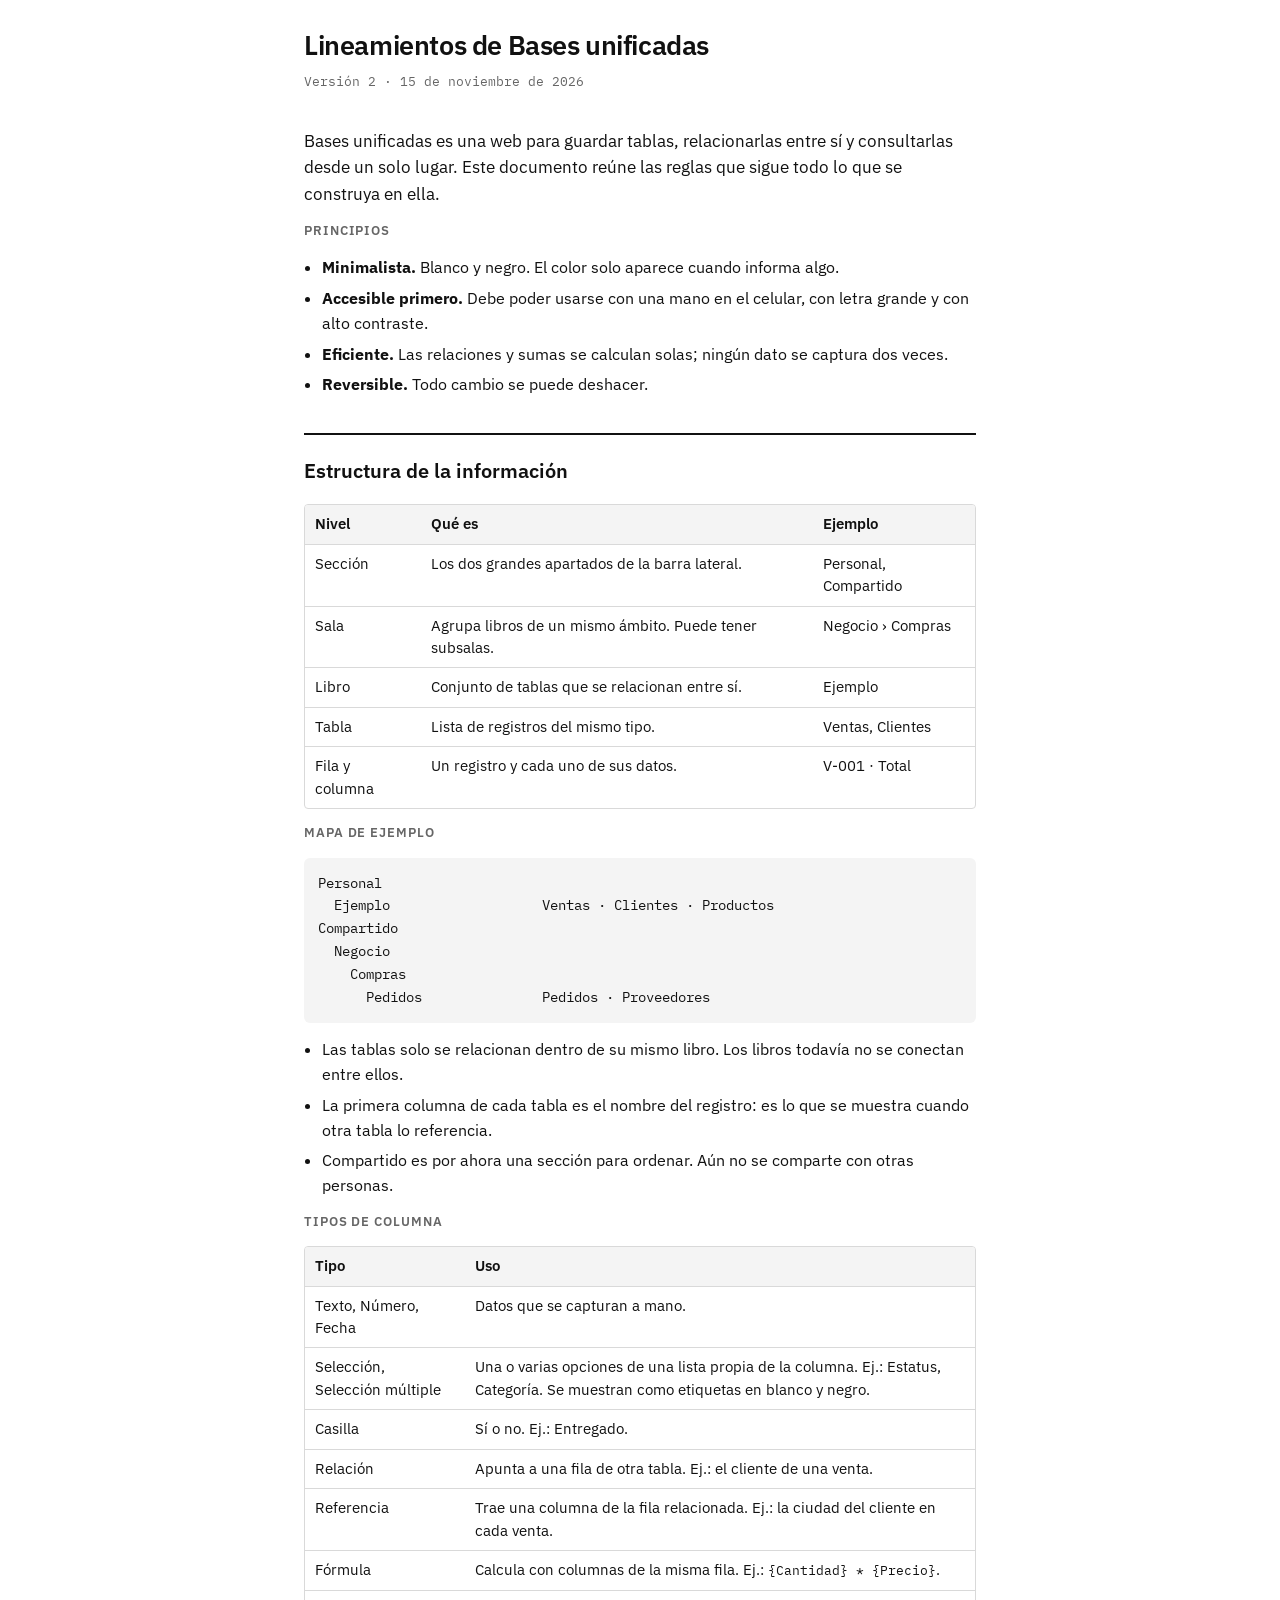
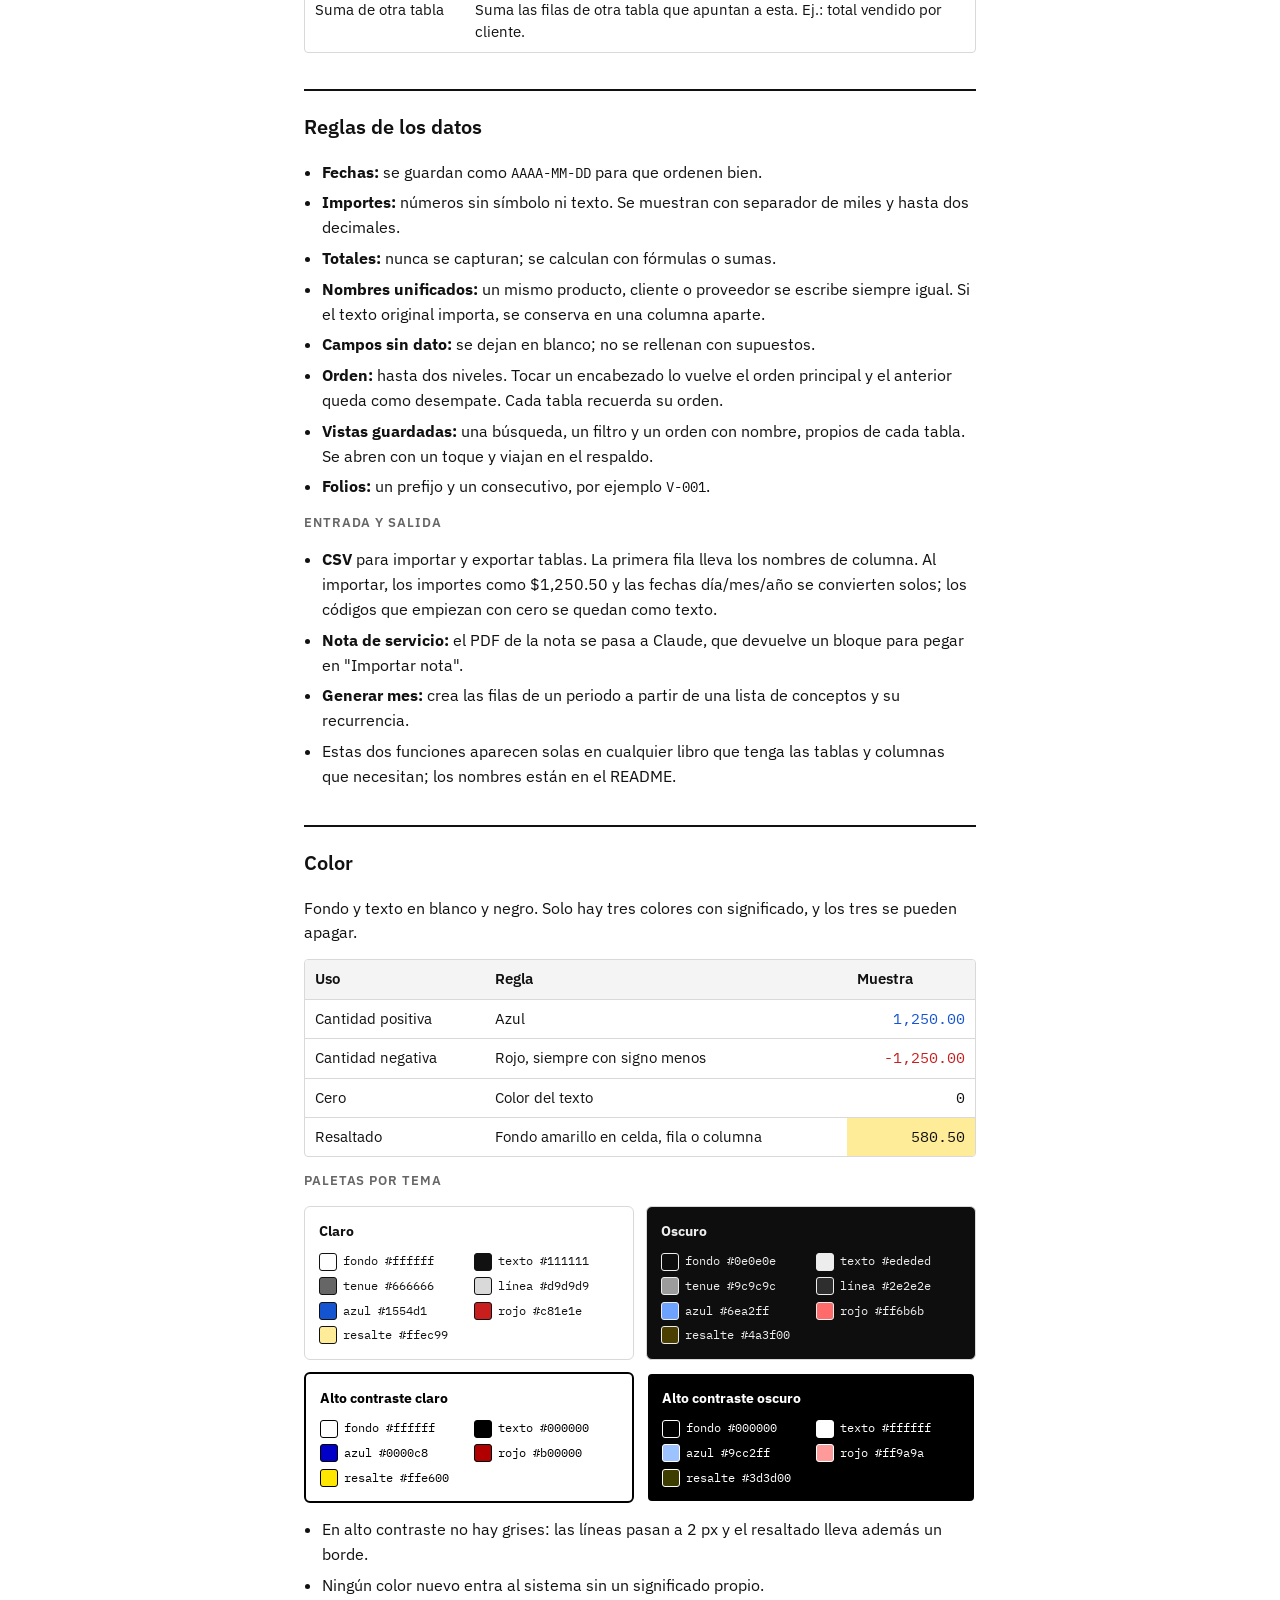
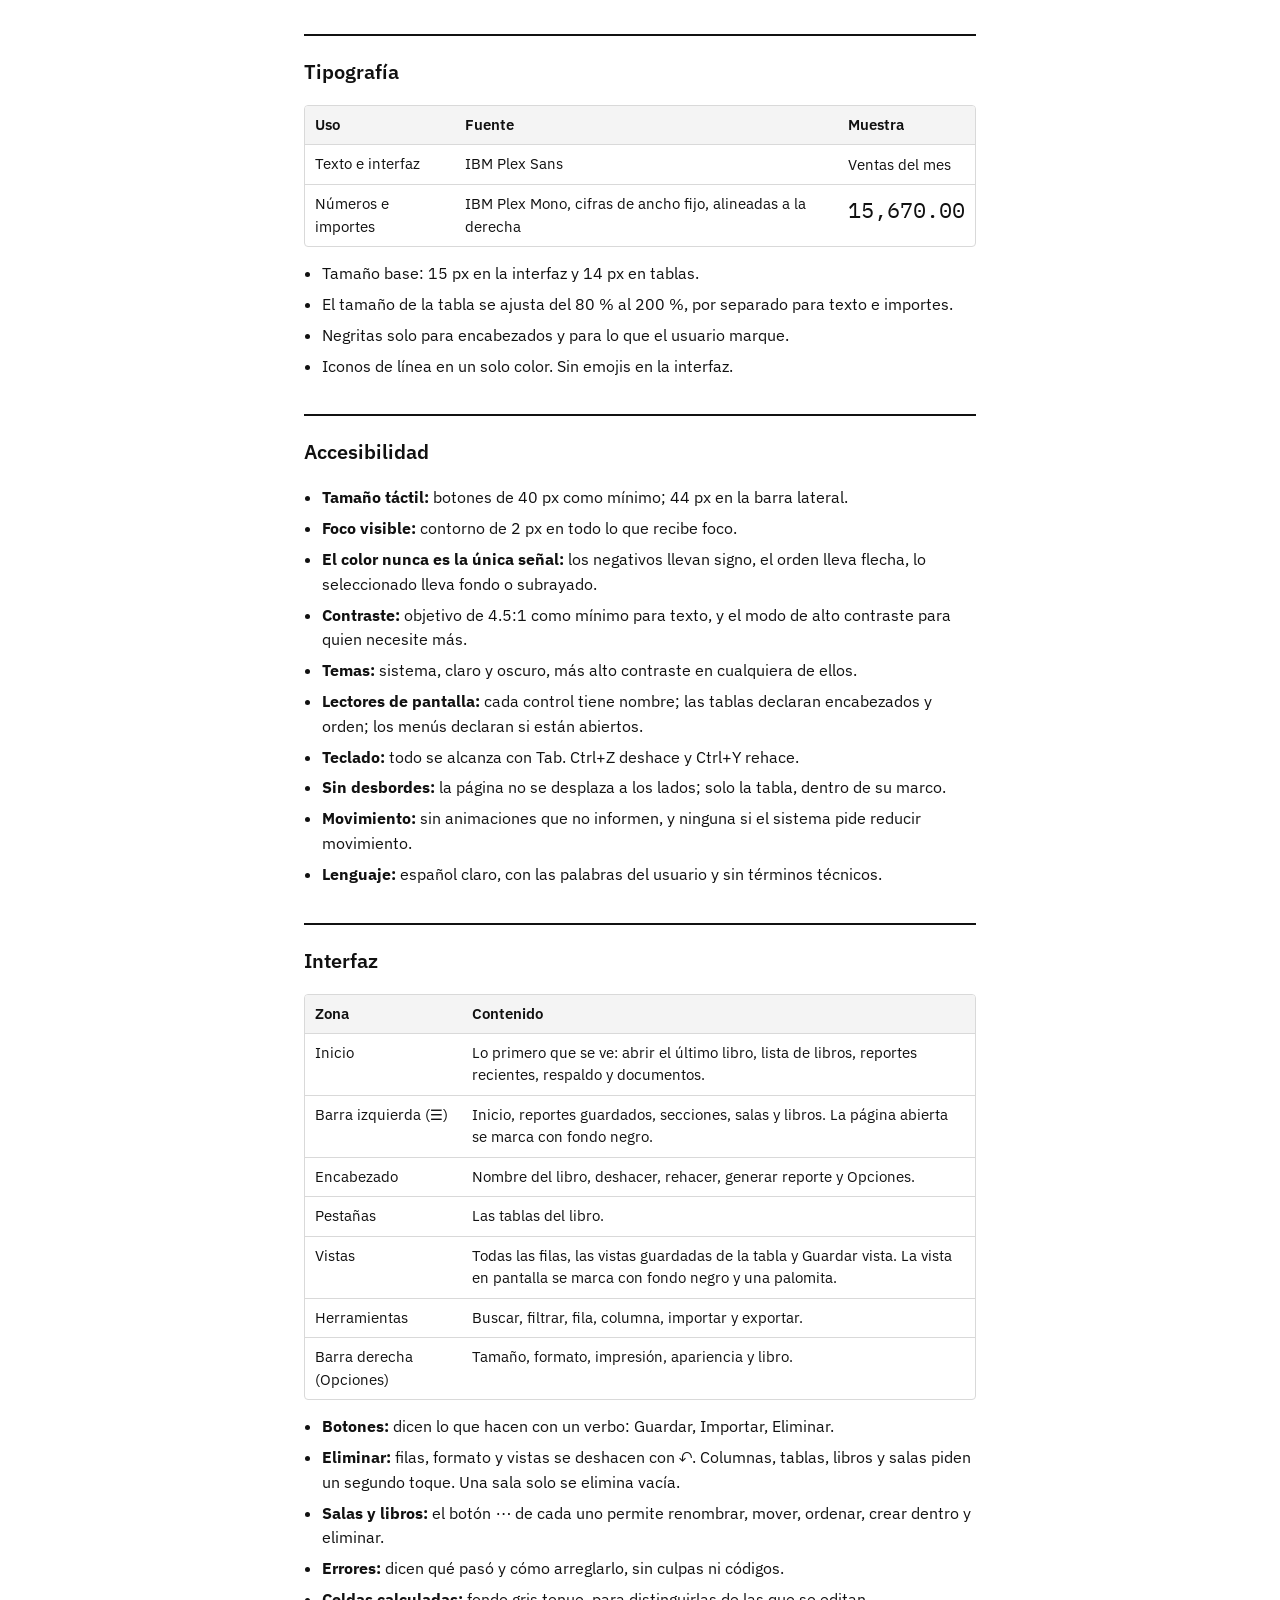
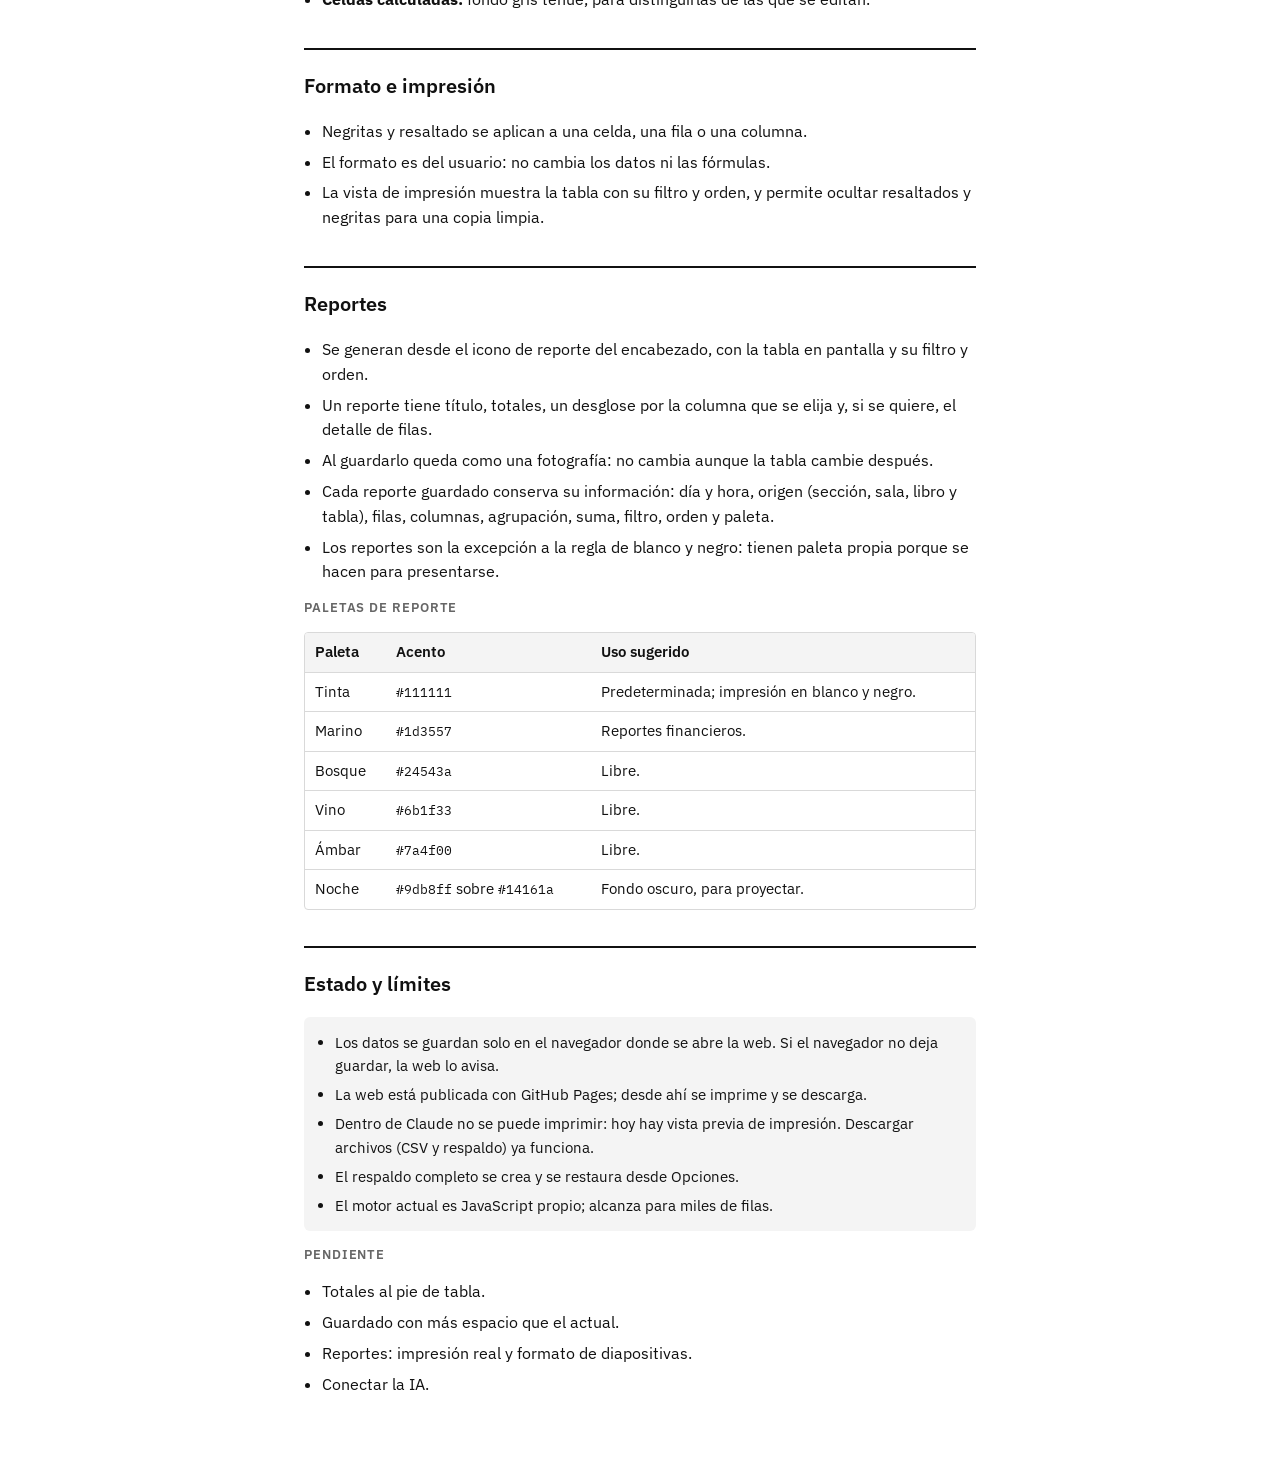
==== docs/lineamientos.html @ 28a70abe "Agrega las vistas guardadas y pone al día el plan y los lineamientos - Vistas guardadas: cada tabla " ====
<!doctype html>
<html lang="es">
<head>
<meta charset="utf-8">
<meta name="viewport" content="width=device-width,initial-scale=1,viewport-fit=cover">
<meta name="robots" content="noindex">
<title>Lineamientos de Bases unificadas</title>
<link rel="stylesheet" href="https://fonts.googleapis.com/css2?family=IBM+Plex+Mono:wght@400;500&family=IBM+Plex+Sans:wght@400;500;600&display=swap">
<style>
:root{color-scheme:light;padding-top:env(safe-area-inset-top,0px);padding-bottom:env(safe-area-inset-bottom,0px)}
body{margin:0}
img{max-width:100%}
[hidden]{display:none!important}
/* Layout: documento de referencia en una columna; cada sección es una regla del proyecto con su muestra real al lado. */
:root{--bg:#ffffff;--fg:#111111;--muted:#666666;--line:#d9d9d9;--surface:#f4f4f4;--pos:#1554d1;--neg:#c81e1e;
  --sans:"IBM Plex Sans",system-ui,-apple-system,"Segoe UI",Roboto,sans-serif;--mono:"IBM Plex Mono",ui-monospace,Menlo,Consolas,monospace}
@media (prefers-color-scheme: dark){:root:not([data-theme="light"]){--bg:#0e0e0e;--fg:#ededed;--muted:#9c9c9c;--line:#2e2e2e;--surface:#1a1a1a;--pos:#6ea2ff;--neg:#ff6b6b;color-scheme:dark}}
:root[data-theme="dark"]{--bg:#0e0e0e;--fg:#ededed;--muted:#9c9c9c;--line:#2e2e2e;--surface:#1a1a1a;--pos:#6ea2ff;--neg:#ff6b6b;color-scheme:dark}
*{box-sizing:border-box}
body{background:var(--bg);color:var(--fg);font-family:var(--sans);font-size:16px;line-height:1.55;
  padding-block:24px 64px;padding-left:max(16px,env(safe-area-inset-left,0px));padding-right:max(16px,env(safe-area-inset-right,0px))}
main{max-width:42rem;margin:0 auto;display:flex;flex-direction:column;gap:36px}
h1{font-size:27px;font-weight:600;letter-spacing:-.015em;margin:0;text-wrap:balance}
h2{font-size:20px;font-weight:600;margin:0 0 4px;padding-top:20px;border-top:2px solid var(--fg);text-wrap:balance}
h3{font-size:13px;font-weight:600;text-transform:uppercase;letter-spacing:.07em;color:var(--muted);margin:0}
p{margin:0}
section{display:flex;flex-direction:column;gap:14px}
.lead{font-size:17px}
.meta{font-family:var(--mono);font-size:13px;color:var(--muted);margin-top:6px}
ul{margin:0;padding-left:1.15em;display:flex;flex-direction:column;gap:6px}
code,.mono{font-family:var(--mono);font-size:.9em}
.wrap{overflow-x:auto;border:1px solid var(--line);border-radius:4px}
table{border-collapse:collapse;width:100%;font-size:14.5px}
th,td{text-align:left;padding:8px 10px;border-bottom:1px solid var(--line);vertical-align:top}
tr:last-child td{border-bottom:0}
th{background:var(--surface);font-weight:600;white-space:nowrap}
td.n{text-align:right;font-family:var(--mono);font-variant-numeric:tabular-nums;white-space:nowrap}
.pos{color:var(--pos)}.neg{color:var(--neg)}
.temas{display:grid;grid-template-columns:repeat(auto-fit,minmax(15rem,1fr));gap:12px}
.tema{border-radius:6px;padding:14px;display:flex;flex-direction:column;gap:10px;border:1px solid var(--line)}
.tema strong{font-size:14px}
.chips{display:grid;grid-template-columns:1fr 1fr;gap:6px 10px;font-family:var(--mono);font-size:12px}
.chip{display:flex;align-items:center;gap:6px;min-width:0}
.sw{flex:none;width:18px;height:18px;border-radius:3px;border:1px solid currentColor}
.arbol{font-family:var(--mono);font-size:13.5px;line-height:1.7;background:var(--surface);border-radius:6px;padding:14px;overflow-x:auto;white-space:pre}
.nota{background:var(--surface);border-radius:6px;padding:14px;font-size:15px}
.tipo{font-size:15px}
.spec{font-family:var(--mono);font-size:22px;font-variant-numeric:tabular-nums}
</style>
</head>
<body>

<main>
  <header>
    <h1>Lineamientos de Bases unificadas</h1>
    <p class="meta">Versión 2 · 15 de noviembre de 2026</p>
  </header>

  <section>
    <p class="lead">Bases unificadas es una web para guardar tablas, relacionarlas entre sí y consultarlas desde un solo lugar. Este documento reúne las reglas que sigue todo lo que se construya en ella.</p>
    <h3>Principios</h3>
    <ul>
      <li><strong>Minimalista.</strong> Blanco y negro. El color solo aparece cuando informa algo.</li>
      <li><strong>Accesible primero.</strong> Debe poder usarse con una mano en el celular, con letra grande y con alto contraste.</li>
      <li><strong>Eficiente.</strong> Las relaciones y sumas se calculan solas; ningún dato se captura dos veces.</li>
      <li><strong>Reversible.</strong> Todo cambio se puede deshacer.</li>
    </ul>
  </section>

  <section>
    <h2>Estructura de la información</h2>
    <div class="wrap"><table>
      <thead><tr><th>Nivel</th><th>Qué es</th><th>Ejemplo</th></tr></thead>
      <tbody>
        <tr><td>Sección</td><td>Los dos grandes apartados de la barra lateral.</td><td>Personal, Compartido</td></tr>
        <tr><td>Sala</td><td>Agrupa libros de un mismo ámbito. Puede tener subsalas.</td><td>Negocio › Compras</td></tr>
        <tr><td>Libro</td><td>Conjunto de tablas que se relacionan entre sí.</td><td>Ejemplo</td></tr>
        <tr><td>Tabla</td><td>Lista de registros del mismo tipo.</td><td>Ventas, Clientes</td></tr>
        <tr><td>Fila y columna</td><td>Un registro y cada uno de sus datos.</td><td>V-001 · Total</td></tr>
      </tbody>
    </table></div>
    <h3>Mapa de ejemplo</h3>
    <div class="arbol">Personal
  Ejemplo                   Ventas · Clientes · Productos
Compartido
  Negocio
    Compras
      Pedidos               Pedidos · Proveedores</div>
    <ul>
      <li>Las tablas solo se relacionan dentro de su mismo libro. Los libros todavía no se conectan entre ellos.</li>
      <li>La primera columna de cada tabla es el nombre del registro: es lo que se muestra cuando otra tabla lo referencia.</li>
      <li>Compartido es por ahora una sección para ordenar. Aún no se comparte con otras personas.</li>
    </ul>
    <h3>Tipos de columna</h3>
    <div class="wrap"><table>
      <thead><tr><th>Tipo</th><th>Uso</th></tr></thead>
      <tbody>
        <tr><td>Texto, Número, Fecha</td><td>Datos que se capturan a mano.</td></tr>
        <tr><td>Selección, Selección múltiple</td><td>Una o varias opciones de una lista propia de la columna. Ej.: Estatus, Categoría. Se muestran como etiquetas en blanco y negro.</td></tr>
        <tr><td>Casilla</td><td>Sí o no. Ej.: Entregado.</td></tr>
        <tr><td>Relación</td><td>Apunta a una fila de otra tabla. Ej.: el cliente de una venta.</td></tr>
        <tr><td>Referencia</td><td>Trae una columna de la fila relacionada. Ej.: la ciudad del cliente en cada venta.</td></tr>
        <tr><td>Fórmula</td><td>Calcula con columnas de la misma fila. Ej.: <code>{Cantidad} * {Precio}</code>.</td></tr>
        <tr><td>Suma de otra tabla</td><td>Suma las filas de otra tabla que apuntan a esta. Ej.: total vendido por cliente.</td></tr>
      </tbody>
    </table></div>
  </section>

  <section>
    <h2>Reglas de los datos</h2>
    <ul>
      <li><strong>Fechas:</strong> se guardan como <code>AAAA-MM-DD</code> para que ordenen bien.</li>
      <li><strong>Importes:</strong> números sin símbolo ni texto. Se muestran con separador de miles y hasta dos decimales.</li>
      <li><strong>Totales:</strong> nunca se capturan; se calculan con fórmulas o sumas.</li>
      <li><strong>Nombres unificados:</strong> un mismo producto, cliente o proveedor se escribe siempre igual. Si el texto original importa, se conserva en una columna aparte.</li>
      <li><strong>Campos sin dato:</strong> se dejan en blanco; no se rellenan con supuestos.</li>
      <li><strong>Orden:</strong> hasta dos niveles. Tocar un encabezado lo vuelve el orden principal y el anterior queda como desempate. Cada tabla recuerda su orden.</li>
      <li><strong>Vistas guardadas:</strong> una búsqueda, un filtro y un orden con nombre, propios de cada tabla. Se abren con un toque y viajan en el respaldo.</li>
      <li><strong>Folios:</strong> un prefijo y un consecutivo, por ejemplo <code>V-001</code>.</li>
    </ul>
    <h3>Entrada y salida</h3>
    <ul>
      <li><strong>CSV</strong> para importar y exportar tablas. La primera fila lleva los nombres de columna. Al importar, los importes como $1,250.50 y las fechas día/mes/año se convierten solos; los códigos que empiezan con cero se quedan como texto.</li>
      <li><strong>Nota de servicio:</strong> el PDF de la nota se pasa a Claude, que devuelve un bloque para pegar en "Importar nota".</li>
      <li><strong>Generar mes:</strong> crea las filas de un periodo a partir de una lista de conceptos y su recurrencia.</li>
      <li>Estas dos funciones aparecen solas en cualquier libro que tenga las tablas y columnas que necesitan; los nombres están en el README.</li>
    </ul>
  </section>

  <section>
    <h2>Color</h2>
    <p>Fondo y texto en blanco y negro. Solo hay tres colores con significado, y los tres se pueden apagar.</p>
    <div class="wrap"><table>
      <thead><tr><th>Uso</th><th>Regla</th><th>Muestra</th></tr></thead>
      <tbody>
        <tr><td>Cantidad positiva</td><td>Azul</td><td class="n pos">1,250.00</td></tr>
        <tr><td>Cantidad negativa</td><td>Rojo, siempre con signo menos</td><td class="n neg">-1,250.00</td></tr>
        <tr><td>Cero</td><td>Color del texto</td><td class="n">0</td></tr>
        <tr><td>Resaltado</td><td>Fondo amarillo en celda, fila o columna</td><td class="n" style="background:#ffec99;color:#111111">580.50</td></tr>
      </tbody>
    </table></div>
    <h3>Paletas por tema</h3>
    <div class="temas">
      <div class="tema" style="background:#ffffff;color:#111111"><strong>Claro</strong><div class="chips">
        <span class="chip"><span class="sw" style="background:#ffffff"></span>fondo #ffffff</span><span class="chip"><span class="sw" style="background:#111111"></span>texto #111111</span>
        <span class="chip"><span class="sw" style="background:#666666"></span>tenue #666666</span><span class="chip"><span class="sw" style="background:#d9d9d9"></span>línea #d9d9d9</span>
        <span class="chip"><span class="sw" style="background:#1554d1"></span>azul #1554d1</span><span class="chip"><span class="sw" style="background:#c81e1e"></span>rojo #c81e1e</span>
        <span class="chip"><span class="sw" style="background:#ffec99"></span>resalte #ffec99</span></div></div>
      <div class="tema" style="background:#0e0e0e;color:#ededed"><strong>Oscuro</strong><div class="chips">
        <span class="chip"><span class="sw" style="background:#0e0e0e"></span>fondo #0e0e0e</span><span class="chip"><span class="sw" style="background:#ededed"></span>texto #ededed</span>
        <span class="chip"><span class="sw" style="background:#9c9c9c"></span>tenue #9c9c9c</span><span class="chip"><span class="sw" style="background:#2e2e2e"></span>línea #2e2e2e</span>
        <span class="chip"><span class="sw" style="background:#6ea2ff"></span>azul #6ea2ff</span><span class="chip"><span class="sw" style="background:#ff6b6b"></span>rojo #ff6b6b</span>
        <span class="chip"><span class="sw" style="background:#4a3f00"></span>resalte #4a3f00</span></div></div>
      <div class="tema" style="background:#ffffff;color:#000000;border:2px solid #000000"><strong>Alto contraste claro</strong><div class="chips">
        <span class="chip"><span class="sw" style="background:#ffffff"></span>fondo #ffffff</span><span class="chip"><span class="sw" style="background:#000000"></span>texto #000000</span>
        <span class="chip"><span class="sw" style="background:#0000c8"></span>azul #0000c8</span><span class="chip"><span class="sw" style="background:#b00000"></span>rojo #b00000</span>
        <span class="chip"><span class="sw" style="background:#ffe600"></span>resalte #ffe600</span></div></div>
      <div class="tema" style="background:#000000;color:#ffffff;border:2px solid #ffffff"><strong>Alto contraste oscuro</strong><div class="chips">
        <span class="chip"><span class="sw" style="background:#000000"></span>fondo #000000</span><span class="chip"><span class="sw" style="background:#ffffff"></span>texto #ffffff</span>
        <span class="chip"><span class="sw" style="background:#9cc2ff"></span>azul #9cc2ff</span><span class="chip"><span class="sw" style="background:#ff9a9a"></span>rojo #ff9a9a</span>
        <span class="chip"><span class="sw" style="background:#3d3d00"></span>resalte #3d3d00</span></div></div>
    </div>
    <ul>
      <li>En alto contraste no hay grises: las líneas pasan a 2 px y el resaltado lleva además un borde.</li>
      <li>Ningún color nuevo entra al sistema sin un significado propio.</li>
    </ul>
  </section>

  <section>
    <h2>Tipografía</h2>
    <div class="wrap"><table>
      <thead><tr><th>Uso</th><th>Fuente</th><th>Muestra</th></tr></thead>
      <tbody>
        <tr><td>Texto e interfaz</td><td>IBM Plex Sans</td><td class="tipo">Ventas del mes</td></tr>
        <tr><td>Números e importes</td><td>IBM Plex Mono, cifras de ancho fijo, alineadas a la derecha</td><td class="spec">15,670.00</td></tr>
      </tbody>
    </table></div>
    <ul>
      <li>Tamaño base: 15 px en la interfaz y 14 px en tablas.</li>
      <li>El tamaño de la tabla se ajusta del 80 % al 200 %, por separado para texto e importes.</li>
      <li>Negritas solo para encabezados y para lo que el usuario marque.</li>
      <li>Iconos de línea en un solo color. Sin emojis en la interfaz.</li>
    </ul>
  </section>

  <section>
    <h2>Accesibilidad</h2>
    <ul>
      <li><strong>Tamaño táctil:</strong> botones de 40 px como mínimo; 44 px en la barra lateral.</li>
      <li><strong>Foco visible:</strong> contorno de 2 px en todo lo que recibe foco.</li>
      <li><strong>El color nunca es la única señal:</strong> los negativos llevan signo, el orden lleva flecha, lo seleccionado lleva fondo o subrayado.</li>
      <li><strong>Contraste:</strong> objetivo de 4.5:1 como mínimo para texto, y el modo de alto contraste para quien necesite más.</li>
      <li><strong>Temas:</strong> sistema, claro y oscuro, más alto contraste en cualquiera de ellos.</li>
      <li><strong>Lectores de pantalla:</strong> cada control tiene nombre; las tablas declaran encabezados y orden; los menús declaran si están abiertos.</li>
      <li><strong>Teclado:</strong> todo se alcanza con Tab. Ctrl+Z deshace y Ctrl+Y rehace.</li>
      <li><strong>Sin desbordes:</strong> la página no se desplaza a los lados; solo la tabla, dentro de su marco.</li>
      <li><strong>Movimiento:</strong> sin animaciones que no informen, y ninguna si el sistema pide reducir movimiento.</li>
      <li><strong>Lenguaje:</strong> español claro, con las palabras del usuario y sin términos técnicos.</li>
    </ul>
  </section>

  <section>
    <h2>Interfaz</h2>
    <div class="wrap"><table>
      <thead><tr><th>Zona</th><th>Contenido</th></tr></thead>
      <tbody>
        <tr><td>Inicio</td><td>Lo primero que se ve: abrir el último libro, lista de libros, reportes recientes, respaldo y documentos.</td></tr>
        <tr><td>Barra izquierda (☰)</td><td>Inicio, reportes guardados, secciones, salas y libros. La página abierta se marca con fondo negro.</td></tr>
        <tr><td>Encabezado</td><td>Nombre del libro, deshacer, rehacer, generar reporte y Opciones.</td></tr>
        <tr><td>Pestañas</td><td>Las tablas del libro.</td></tr>
        <tr><td>Vistas</td><td>Todas las filas, las vistas guardadas de la tabla y Guardar vista. La vista en pantalla se marca con fondo negro y una palomita.</td></tr>
        <tr><td>Herramientas</td><td>Buscar, filtrar, fila, columna, importar y exportar.</td></tr>
        <tr><td>Barra derecha (Opciones)</td><td>Tamaño, formato, impresión, apariencia y libro.</td></tr>
      </tbody>
    </table></div>
    <ul>
      <li><strong>Botones:</strong> dicen lo que hacen con un verbo: Guardar, Importar, Eliminar.</li>
      <li><strong>Eliminar:</strong> filas, formato y vistas se deshacen con ↶. Columnas, tablas, libros y salas piden un segundo toque. Una sala solo se elimina vacía.</li>
      <li><strong>Salas y libros:</strong> el botón ⋯ de cada uno permite renombrar, mover, ordenar, crear dentro y eliminar.</li>
      <li><strong>Errores:</strong> dicen qué pasó y cómo arreglarlo, sin culpas ni códigos.</li>
      <li><strong>Celdas calculadas:</strong> fondo gris tenue, para distinguirlas de las que se editan.</li>
    </ul>
  </section>

  <section>
    <h2>Formato e impresión</h2>
    <ul>
      <li>Negritas y resaltado se aplican a una celda, una fila o una columna.</li>
      <li>El formato es del usuario: no cambia los datos ni las fórmulas.</li>
      <li>La vista de impresión muestra la tabla con su filtro y orden, y permite ocultar resaltados y negritas para una copia limpia.</li>
    </ul>
  </section>

  <section>
    <h2>Reportes</h2>
    <ul>
      <li>Se generan desde el icono de reporte del encabezado, con la tabla en pantalla y su filtro y orden.</li>
      <li>Un reporte tiene título, totales, un desglose por la columna que se elija y, si se quiere, el detalle de filas.</li>
      <li>Al guardarlo queda como una fotografía: no cambia aunque la tabla cambie después.</li>
      <li>Cada reporte guardado conserva su información: día y hora, origen (sección, sala, libro y tabla), filas, columnas, agrupación, suma, filtro, orden y paleta.</li>
      <li>Los reportes son la excepción a la regla de blanco y negro: tienen paleta propia porque se hacen para presentarse.</li>
    </ul>
    <h3>Paletas de reporte</h3>
    <div class="wrap"><table>
      <thead><tr><th>Paleta</th><th>Acento</th><th>Uso sugerido</th></tr></thead>
      <tbody>
        <tr><td>Tinta</td><td><span class="mono">#111111</span></td><td>Predeterminada; impresión en blanco y negro.</td></tr>
        <tr><td>Marino</td><td><span class="mono">#1d3557</span></td><td>Reportes financieros.</td></tr>
        <tr><td>Bosque</td><td><span class="mono">#24543a</span></td><td>Libre.</td></tr>
        <tr><td>Vino</td><td><span class="mono">#6b1f33</span></td><td>Libre.</td></tr>
        <tr><td>Ámbar</td><td><span class="mono">#7a4f00</span></td><td>Libre.</td></tr>
        <tr><td>Noche</td><td><span class="mono">#9db8ff</span> sobre <span class="mono">#14161a</span></td><td>Fondo oscuro, para proyectar.</td></tr>
      </tbody>
    </table></div>
  </section>

  <section>
    <h2>Estado y límites</h2>
    <div class="nota">
      <ul>
        <li>Los datos se guardan solo en el navegador donde se abre la web. Si el navegador no deja guardar, la web lo avisa.</li>
        <li>La web está publicada con GitHub Pages; desde ahí se imprime y se descarga.</li>
        <li>Dentro de Claude no se puede imprimir: hoy hay vista previa de impresión. Descargar archivos (CSV y respaldo) ya funciona.</li>
        <li>El respaldo completo se crea y se restaura desde Opciones.</li>
        <li>El motor actual es JavaScript propio; alcanza para miles de filas.</li>
      </ul>
    </div>
    <h3>Pendiente</h3>
    <ul>
      <li>Totales al pie de tabla.</li>
      <li>Guardado con más espacio que el actual.</li>
      <li>Reportes: impresión real y formato de diapositivas.</li>
      <li>Conectar la IA.</li>
    </ul>
  </section>
</main>

</body>
</html>
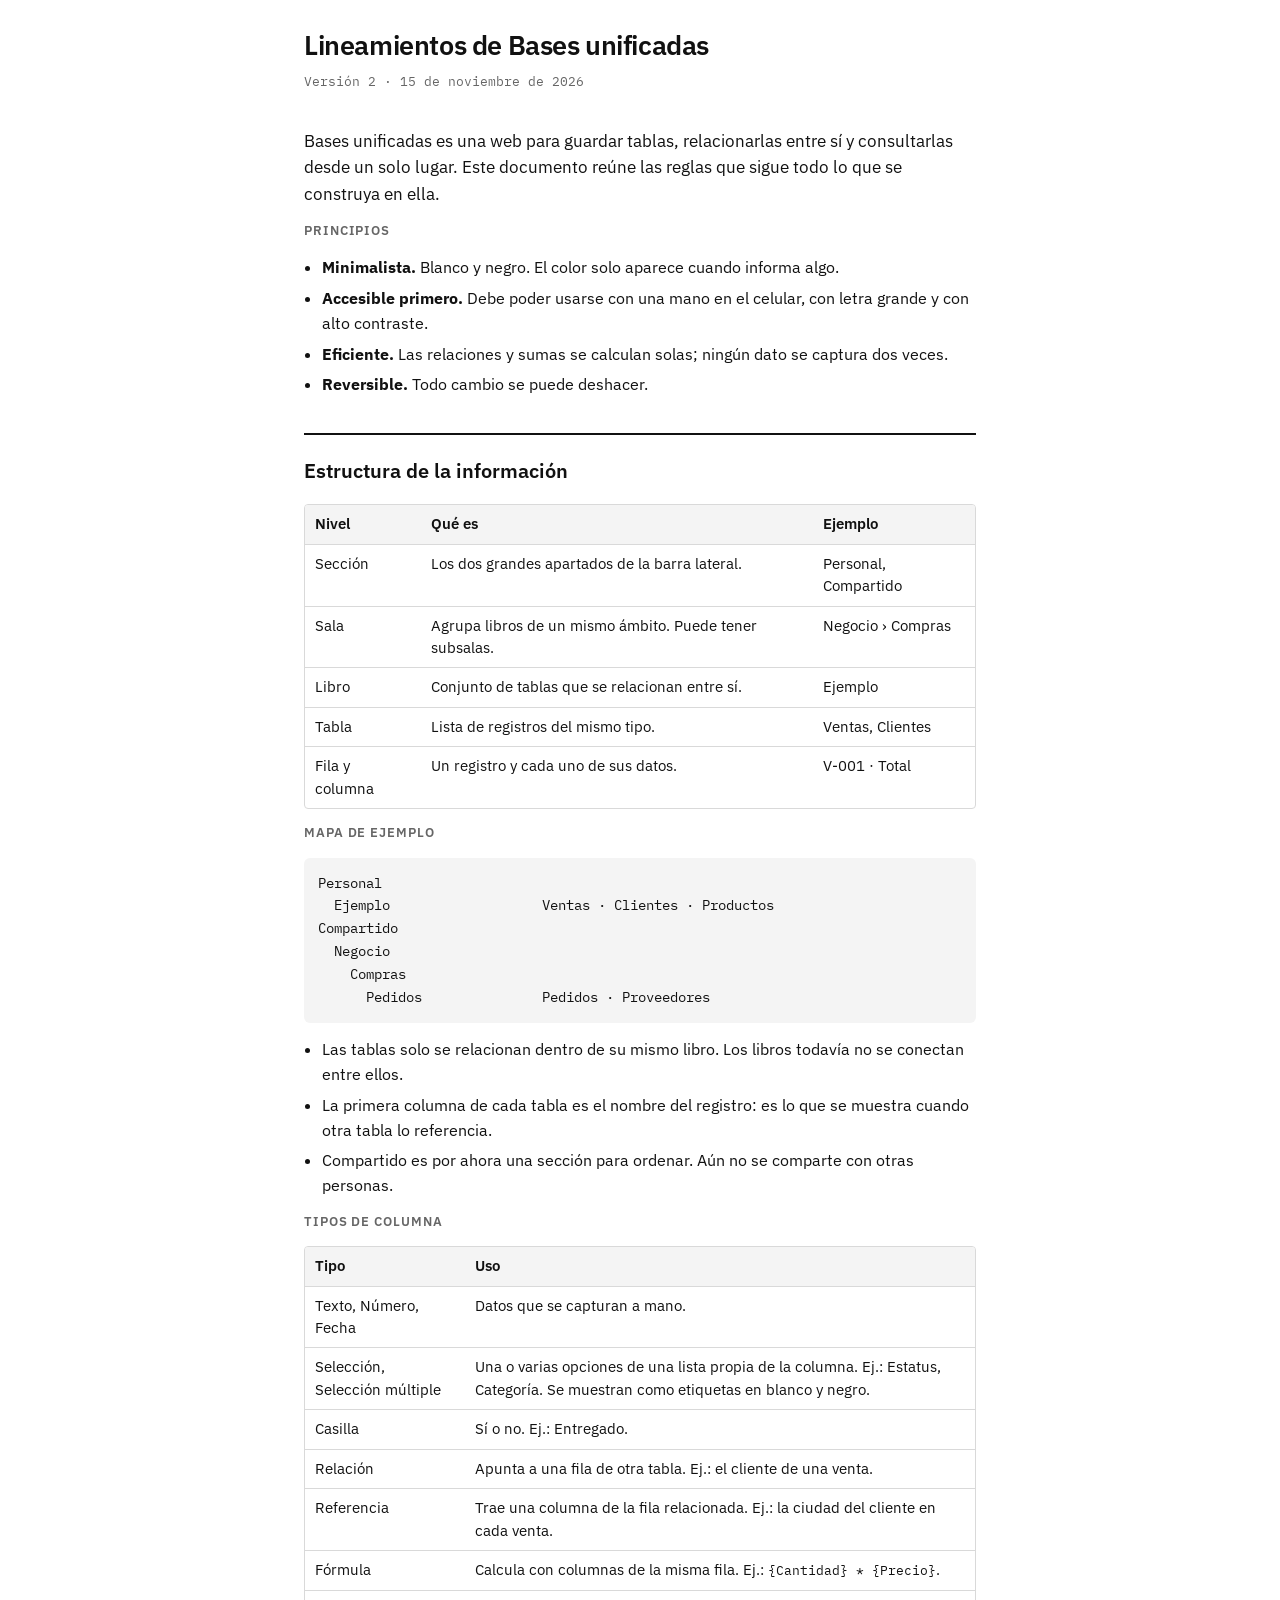
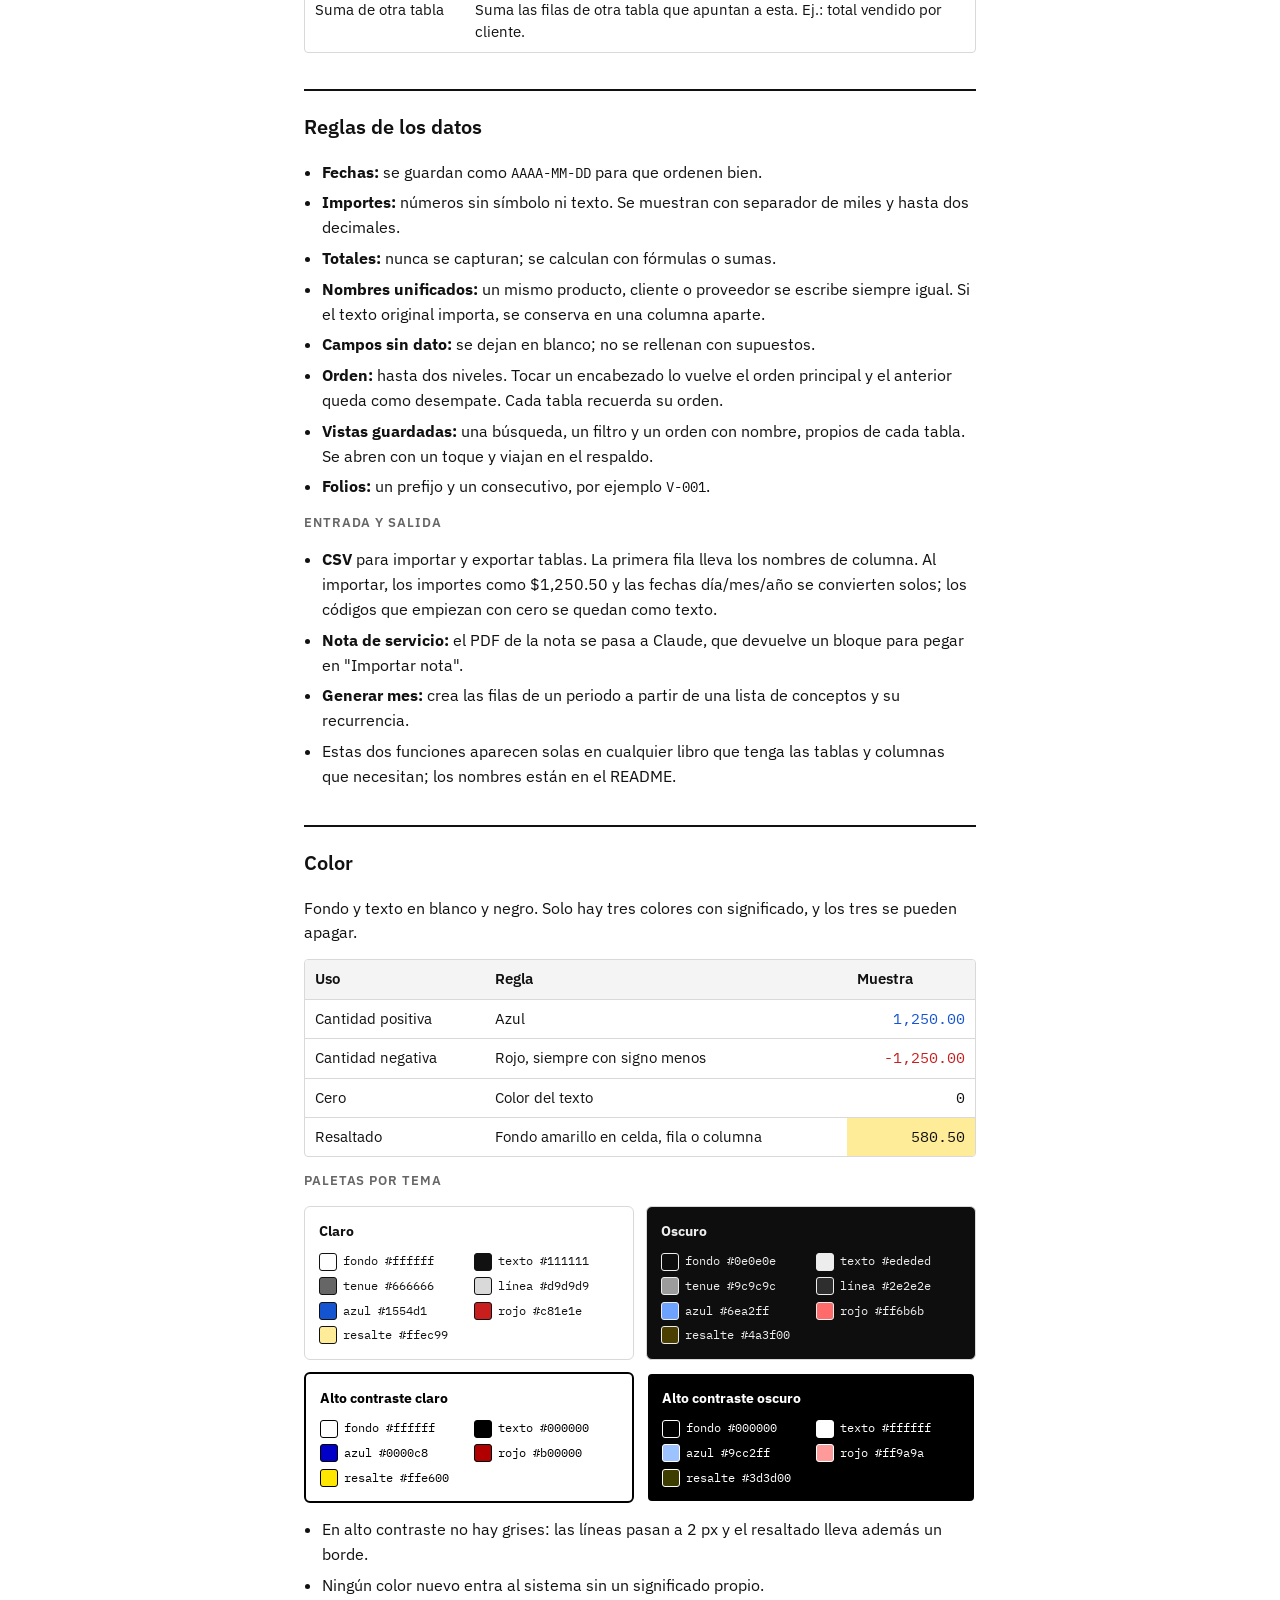
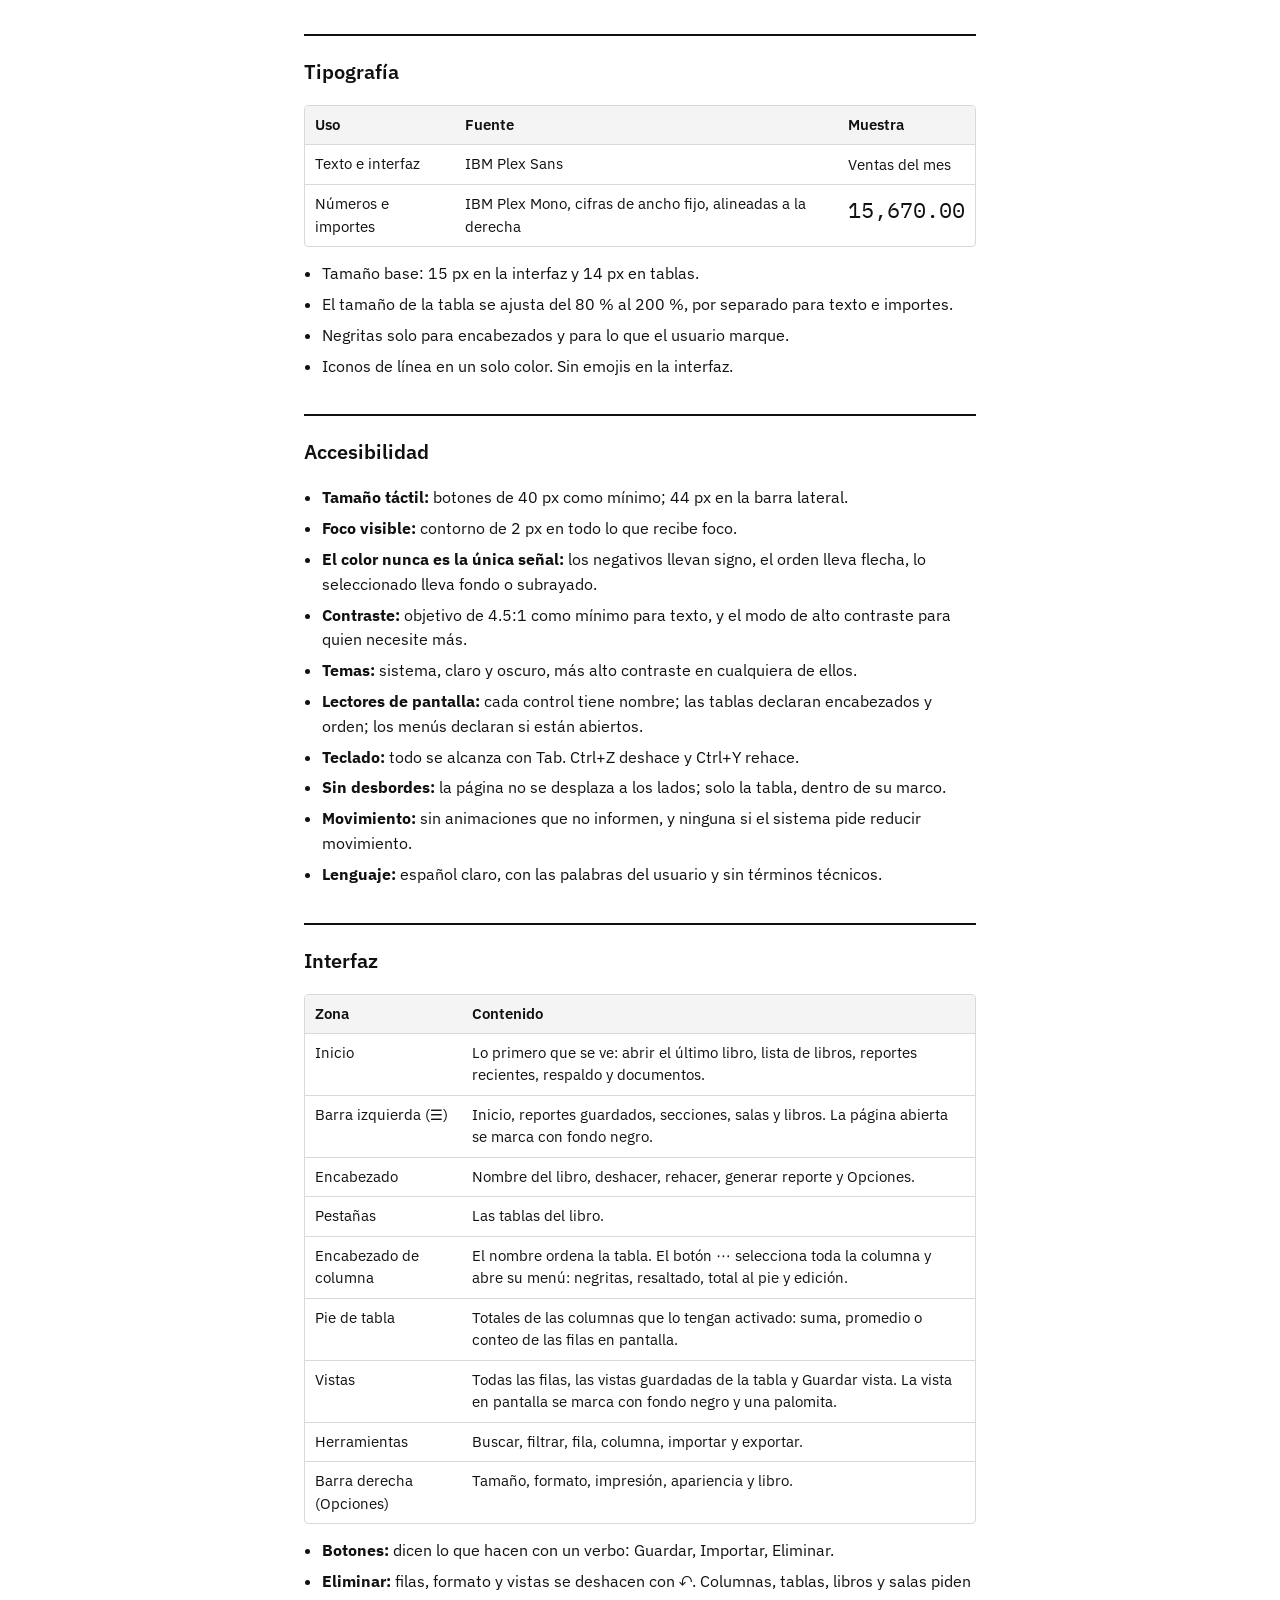
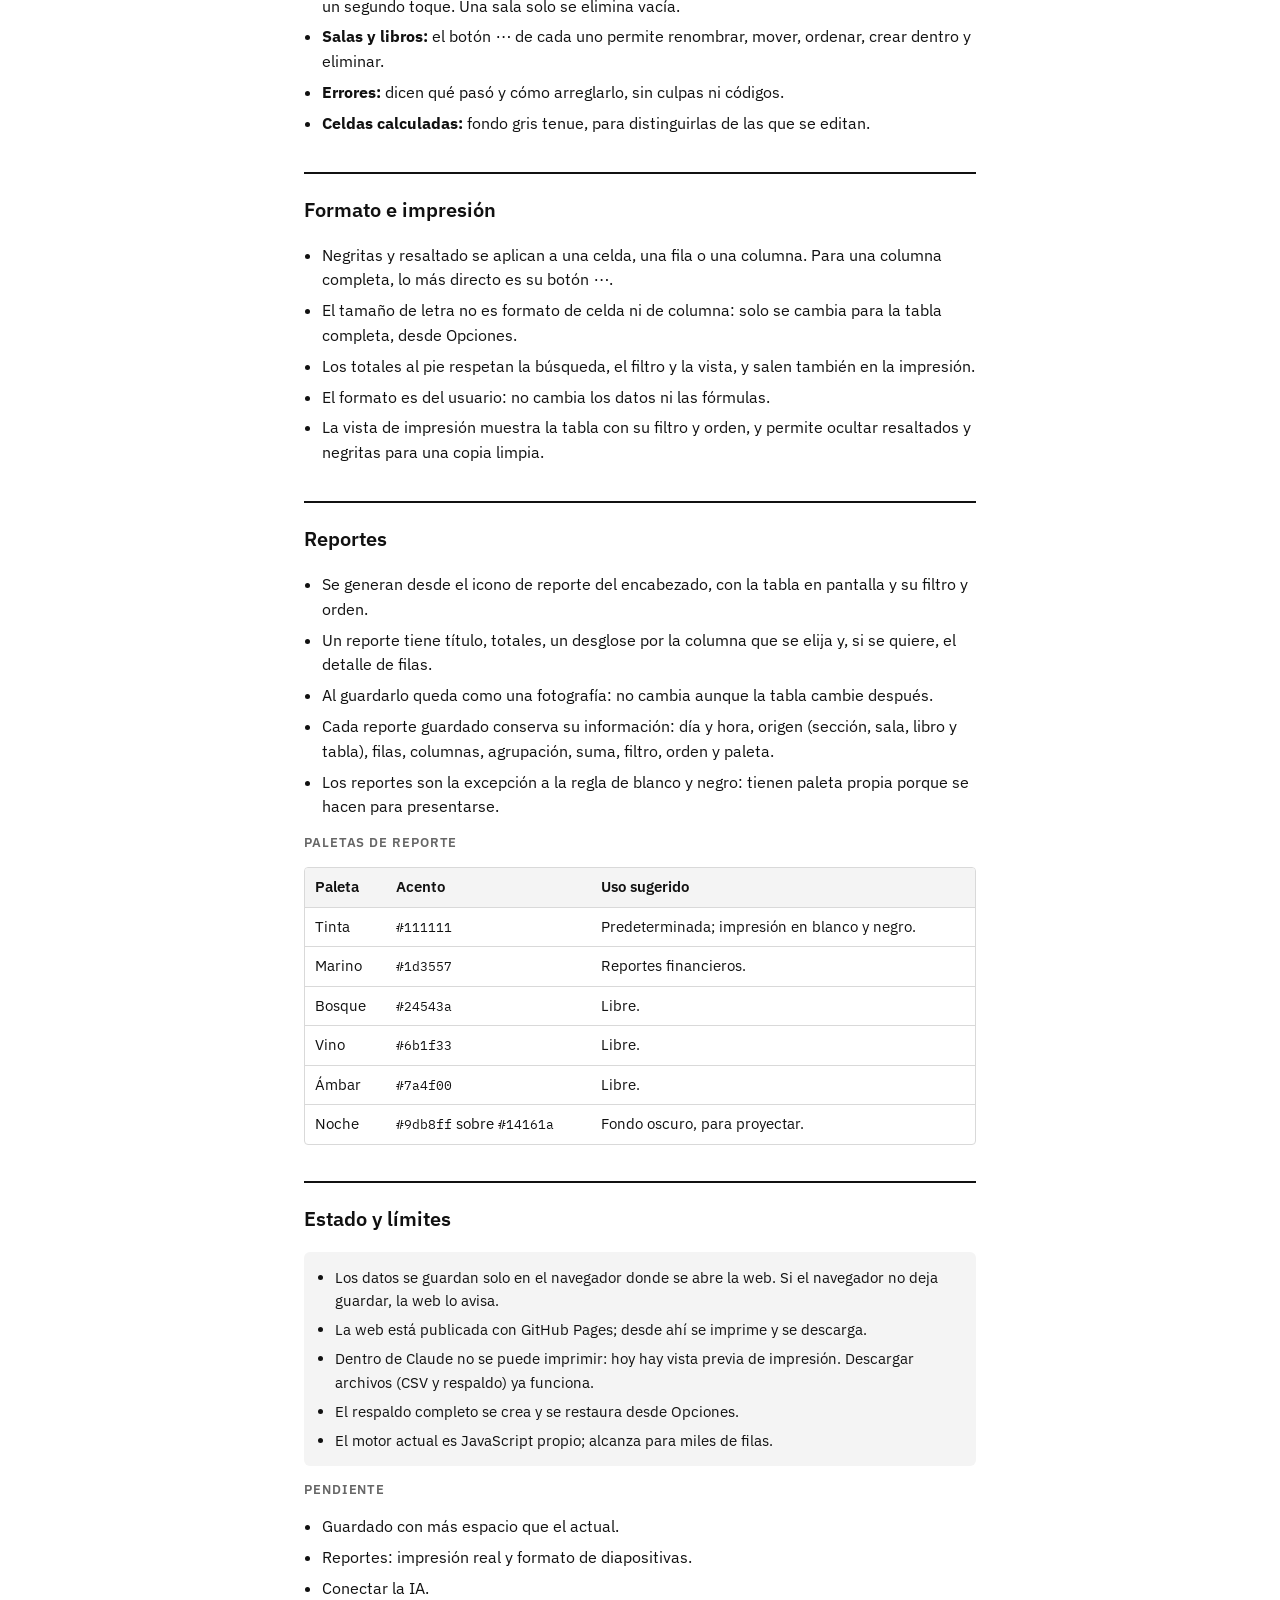
==== commit ba65ae48: "Agrega el menú de columna y los totales al pie de tabla - El botón ⋯ de cada encabezado selecciona t" ====
--- a/docs/lineamientos.html
+++ b/docs/lineamientos.html
@@ -208,6 +208,8 @@
         <tr><td>Barra izquierda (☰)</td><td>Inicio, reportes guardados, secciones, salas y libros. La página abierta se marca con fondo negro.</td></tr>
         <tr><td>Encabezado</td><td>Nombre del libro, deshacer, rehacer, generar reporte y Opciones.</td></tr>
         <tr><td>Pestañas</td><td>Las tablas del libro.</td></tr>
+        <tr><td>Encabezado de columna</td><td>El nombre ordena la tabla. El botón ⋯ selecciona toda la columna y abre su menú: negritas, resaltado, total al pie y edición.</td></tr>
+        <tr><td>Pie de tabla</td><td>Totales de las columnas que lo tengan activado: suma, promedio o conteo de las filas en pantalla.</td></tr>
         <tr><td>Vistas</td><td>Todas las filas, las vistas guardadas de la tabla y Guardar vista. La vista en pantalla se marca con fondo negro y una palomita.</td></tr>
         <tr><td>Herramientas</td><td>Buscar, filtrar, fila, columna, importar y exportar.</td></tr>
         <tr><td>Barra derecha (Opciones)</td><td>Tamaño, formato, impresión, apariencia y libro.</td></tr>
@@ -225,7 +227,9 @@
   <section>
     <h2>Formato e impresión</h2>
     <ul>
-      <li>Negritas y resaltado se aplican a una celda, una fila o una columna.</li>
+      <li>Negritas y resaltado se aplican a una celda, una fila o una columna. Para una columna completa, lo más directo es su botón ⋯.</li>
+      <li>El tamaño de letra no es formato de celda ni de columna: solo se cambia para la tabla completa, desde Opciones.</li>
+      <li>Los totales al pie respetan la búsqueda, el filtro y la vista, y salen también en la impresión.</li>
       <li>El formato es del usuario: no cambia los datos ni las fórmulas.</li>
       <li>La vista de impresión muestra la tabla con su filtro y orden, y permite ocultar resaltados y negritas para una copia limpia.</li>
     </ul>
@@ -267,7 +271,6 @@
     </div>
     <h3>Pendiente</h3>
     <ul>
-      <li>Totales al pie de tabla.</li>
       <li>Guardado con más espacio que el actual.</li>
       <li>Reportes: impresión real y formato de diapositivas.</li>
       <li>Conectar la IA.</li>
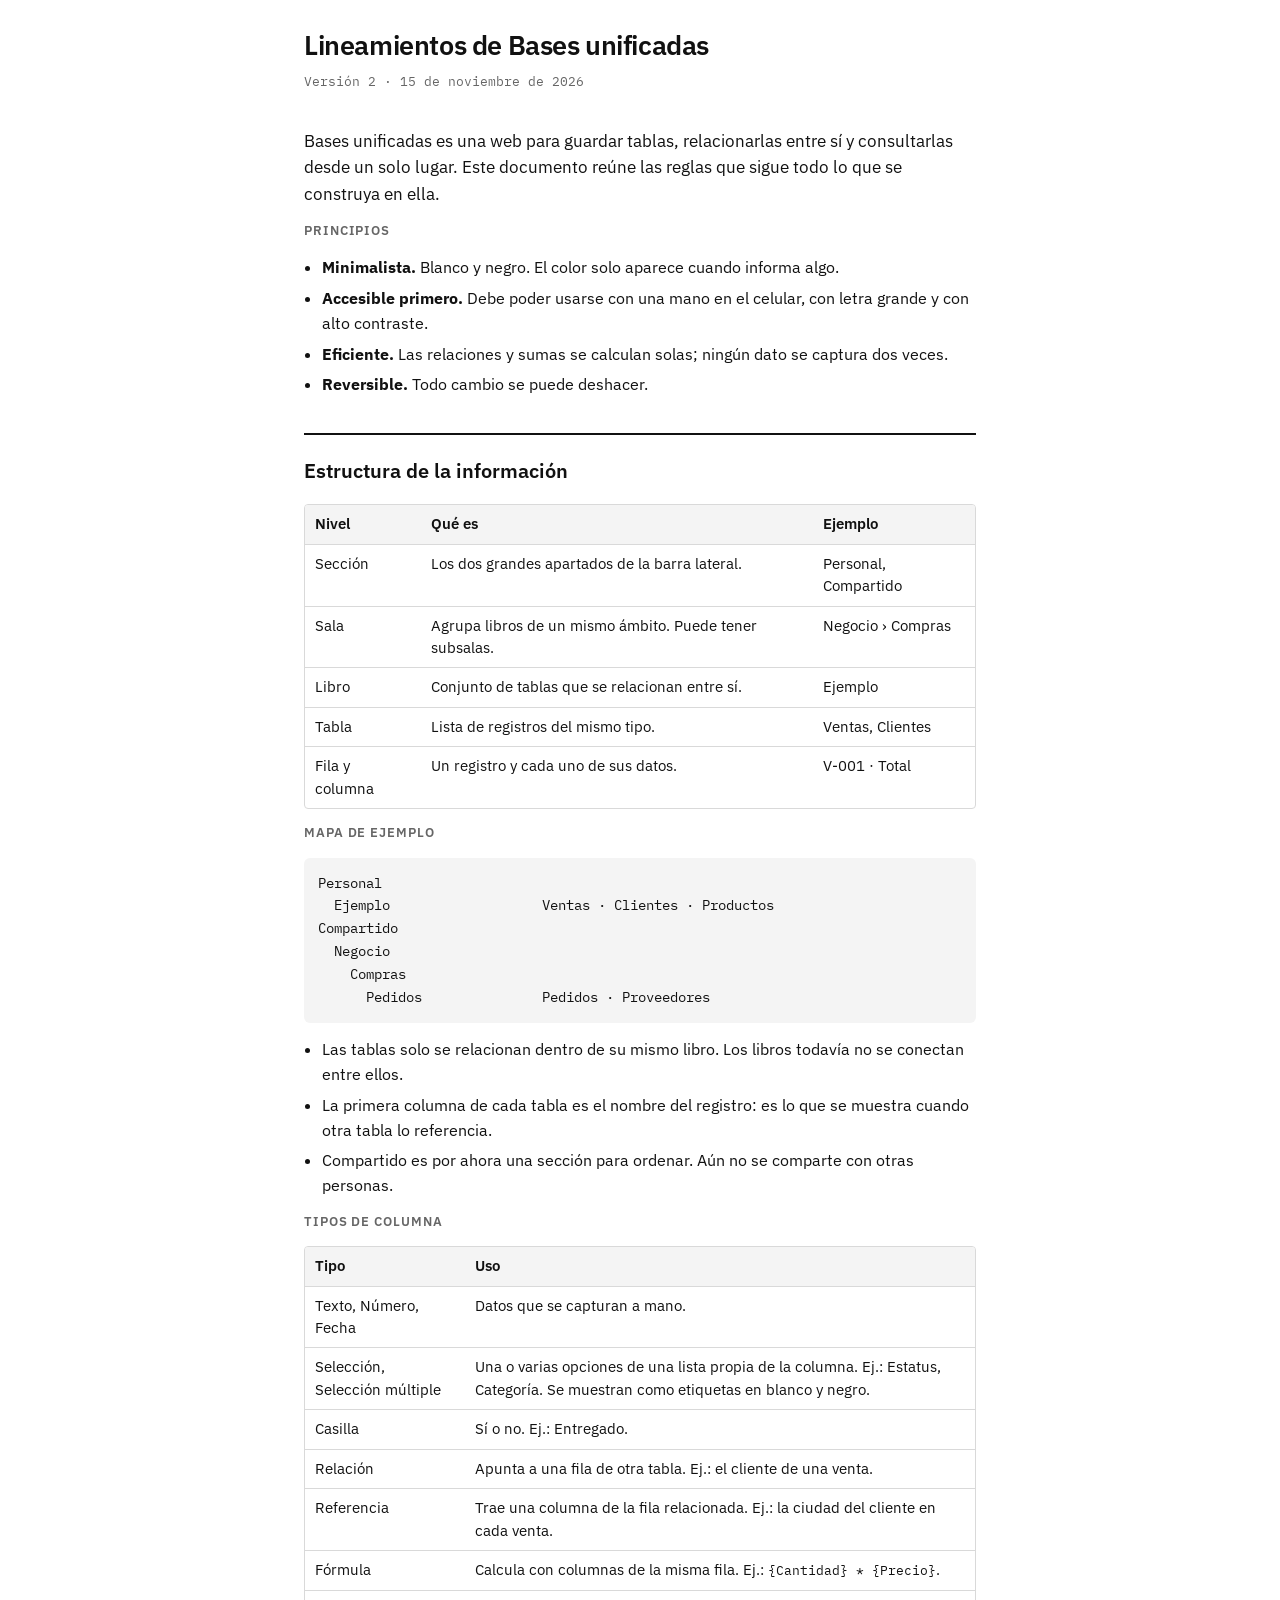
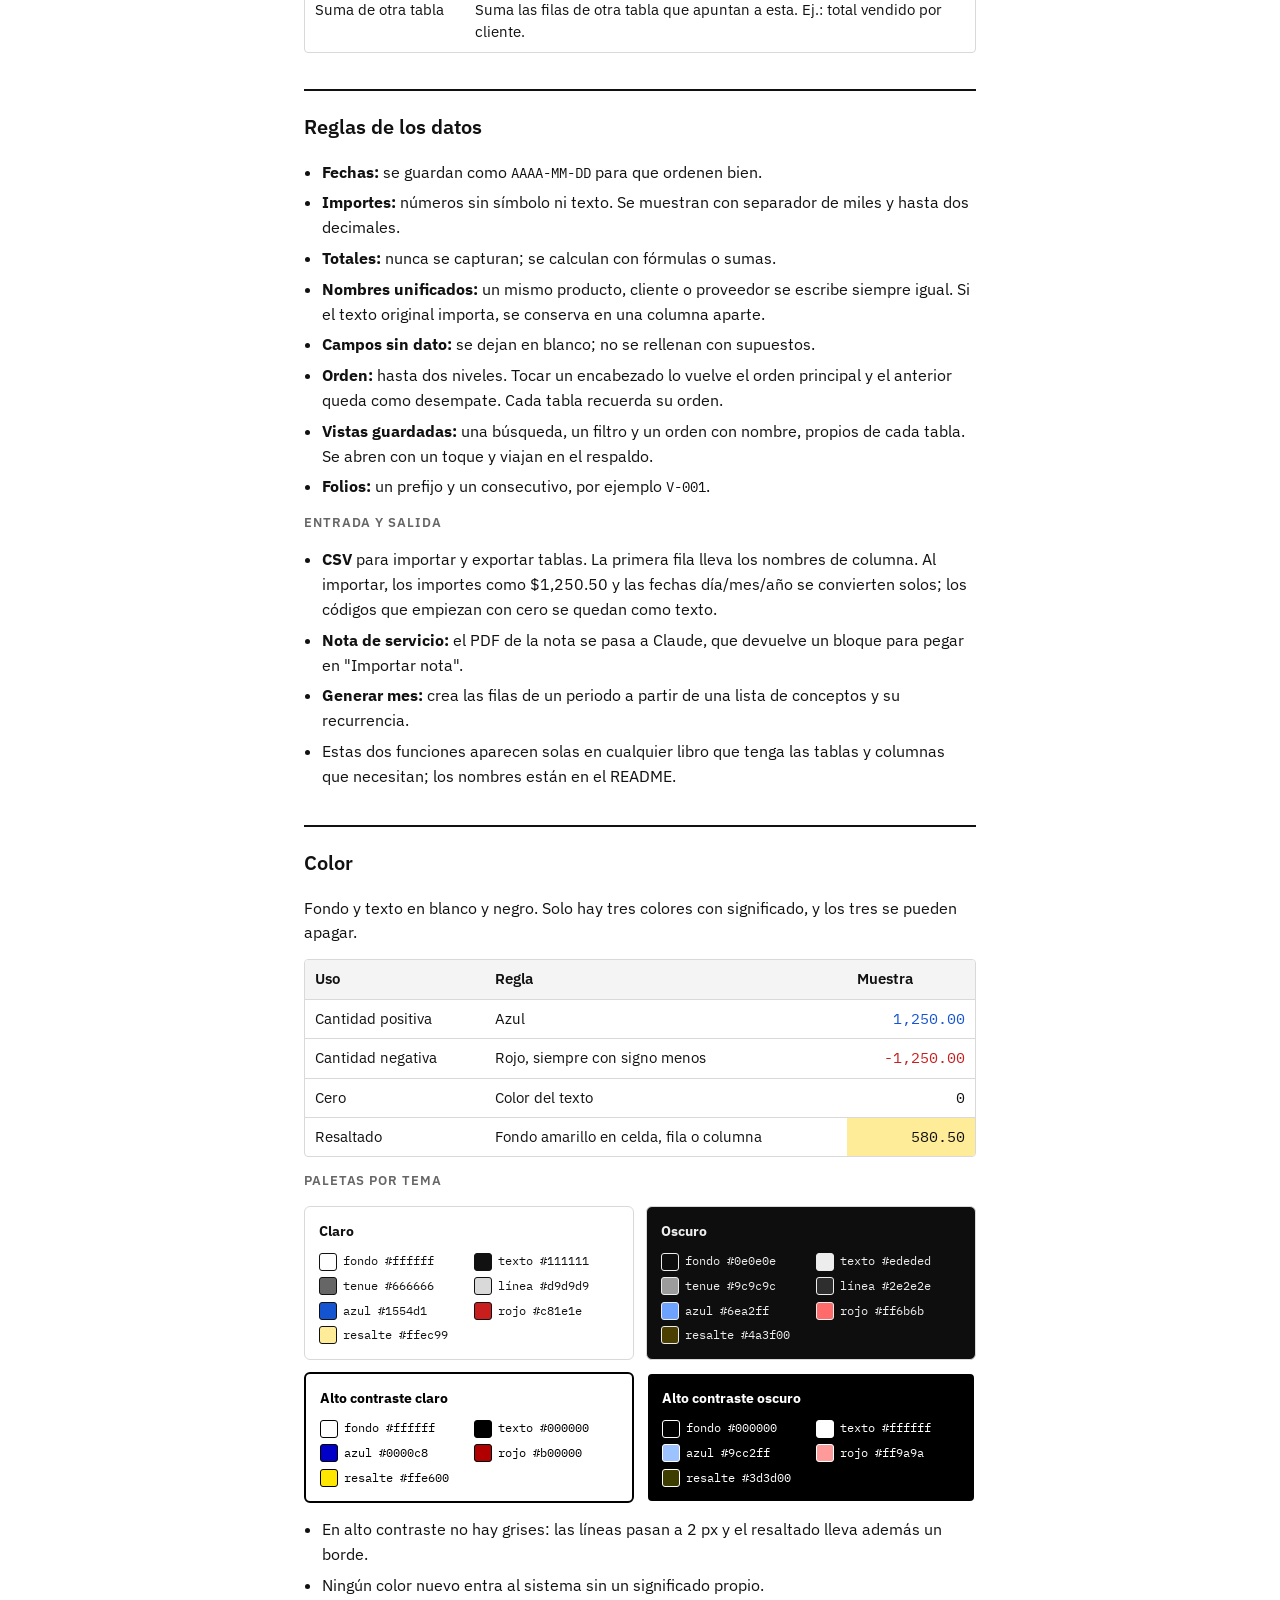
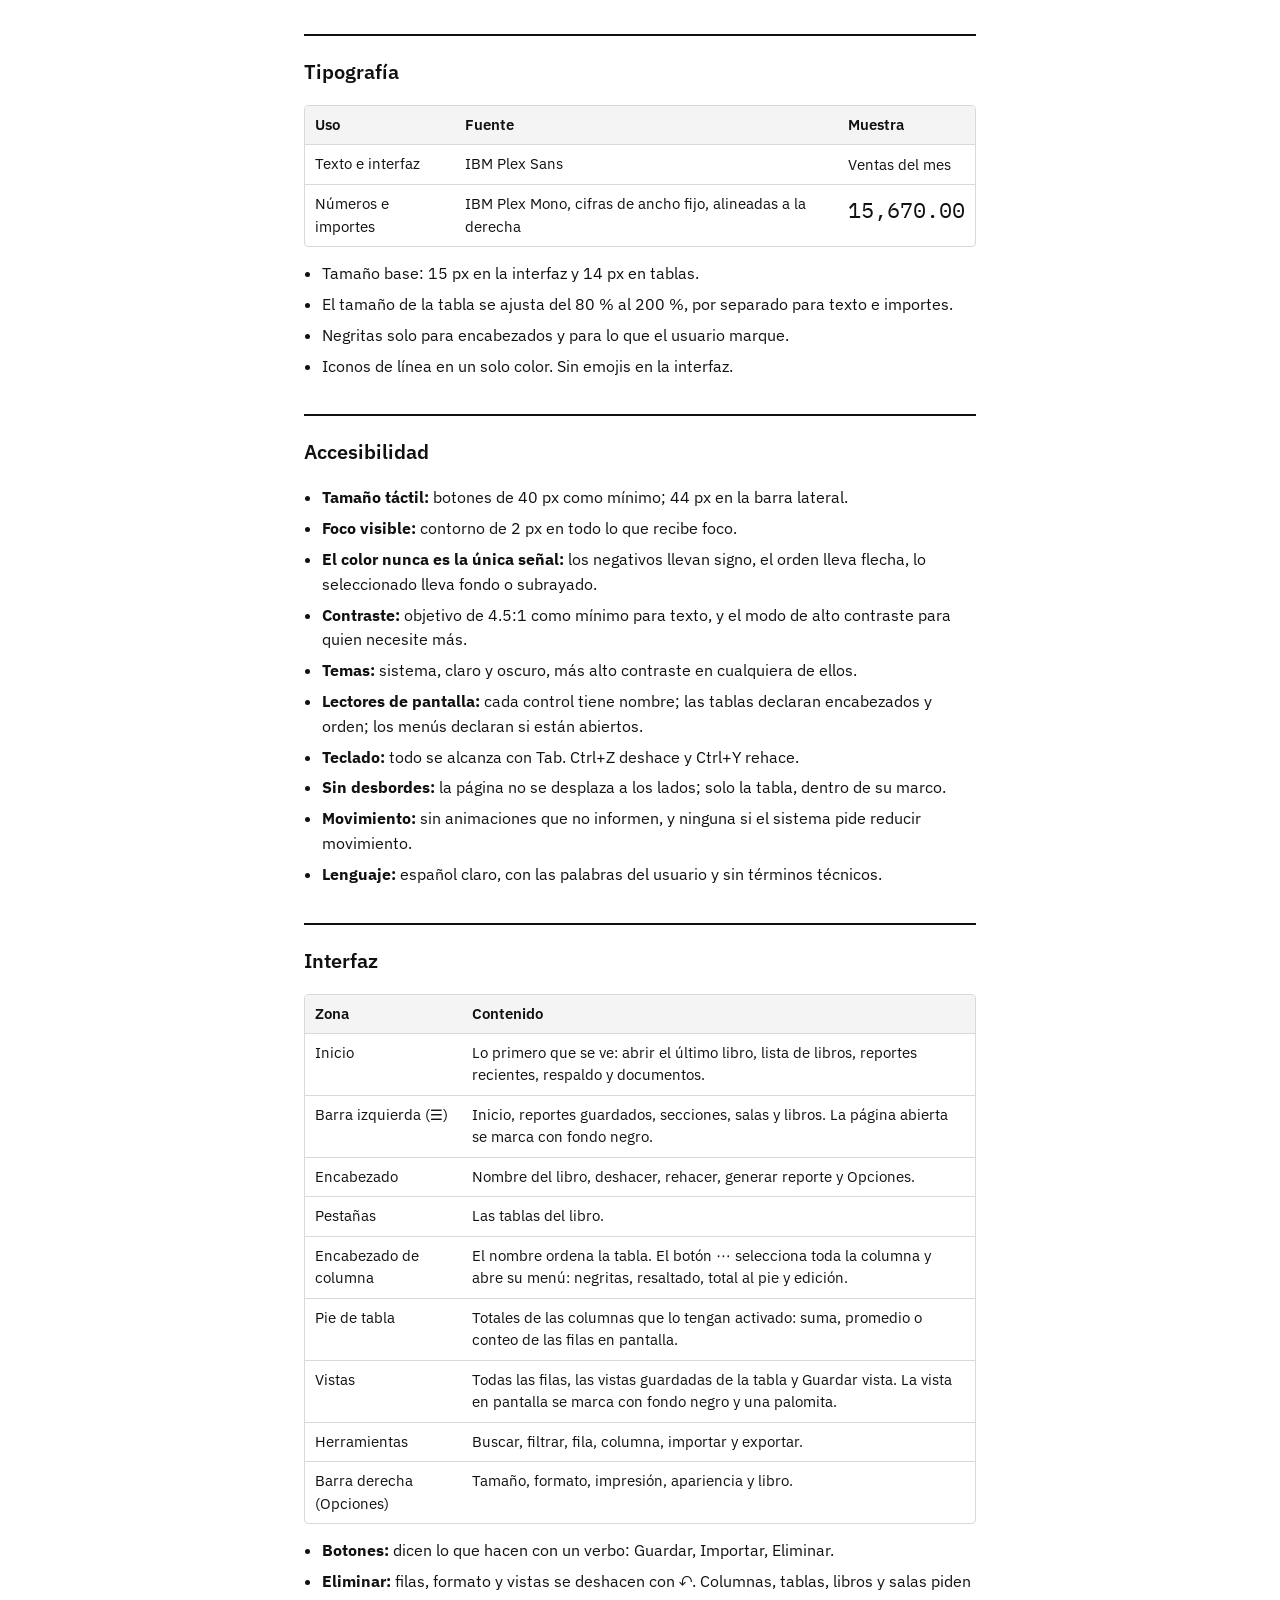
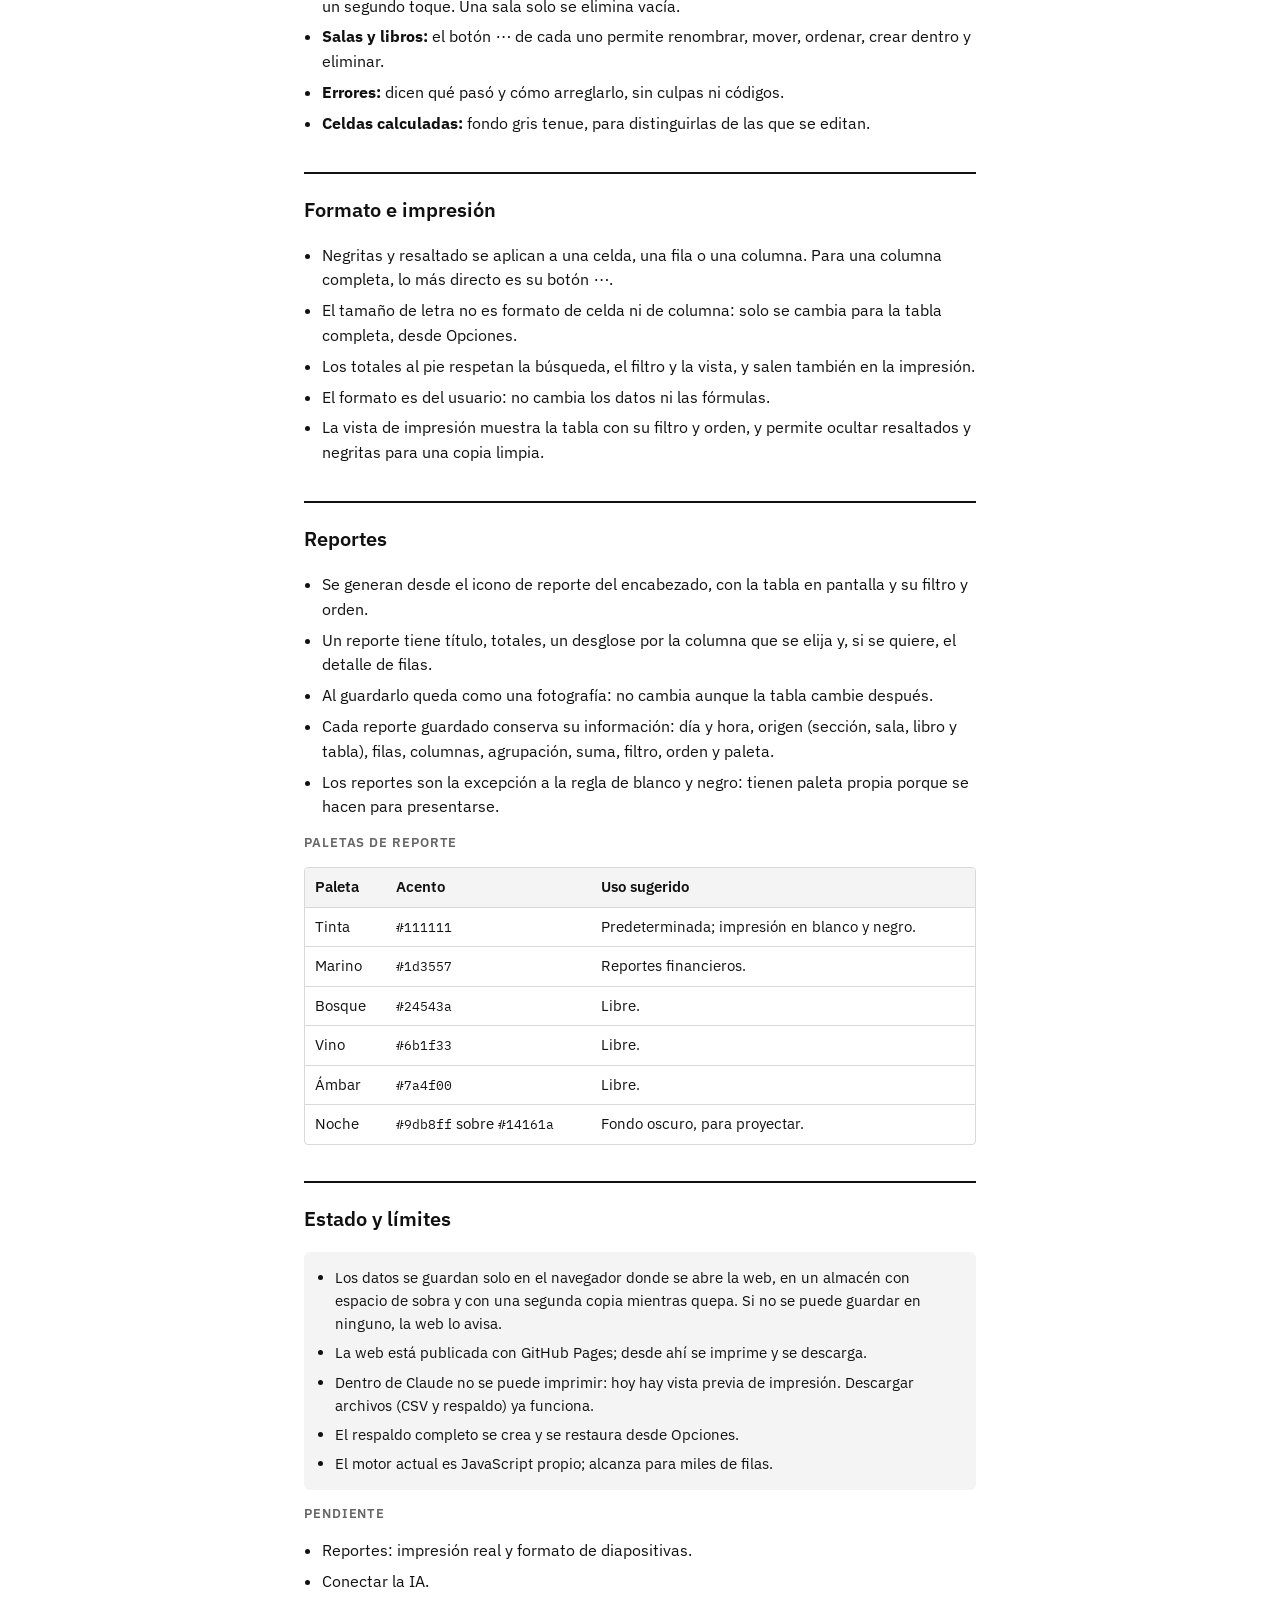
==== commit 8f0dbf95: "Pasa el guardado a un almacén con más espacio, sin perder los datos que ya había - El estado se guar" ====
--- a/docs/lineamientos.html
+++ b/docs/lineamientos.html
@@ -262,7 +262,7 @@
     <h2>Estado y límites</h2>
     <div class="nota">
       <ul>
-        <li>Los datos se guardan solo en el navegador donde se abre la web. Si el navegador no deja guardar, la web lo avisa.</li>
+        <li>Los datos se guardan solo en el navegador donde se abre la web, en un almacén con espacio de sobra y con una segunda copia mientras quepa. Si no se puede guardar en ninguno, la web lo avisa.</li>
         <li>La web está publicada con GitHub Pages; desde ahí se imprime y se descarga.</li>
         <li>Dentro de Claude no se puede imprimir: hoy hay vista previa de impresión. Descargar archivos (CSV y respaldo) ya funciona.</li>
         <li>El respaldo completo se crea y se restaura desde Opciones.</li>
@@ -271,7 +271,6 @@
     </div>
     <h3>Pendiente</h3>
     <ul>
-      <li>Guardado con más espacio que el actual.</li>
       <li>Reportes: impresión real y formato de diapositivas.</li>
       <li>Conectar la IA.</li>
     </ul>
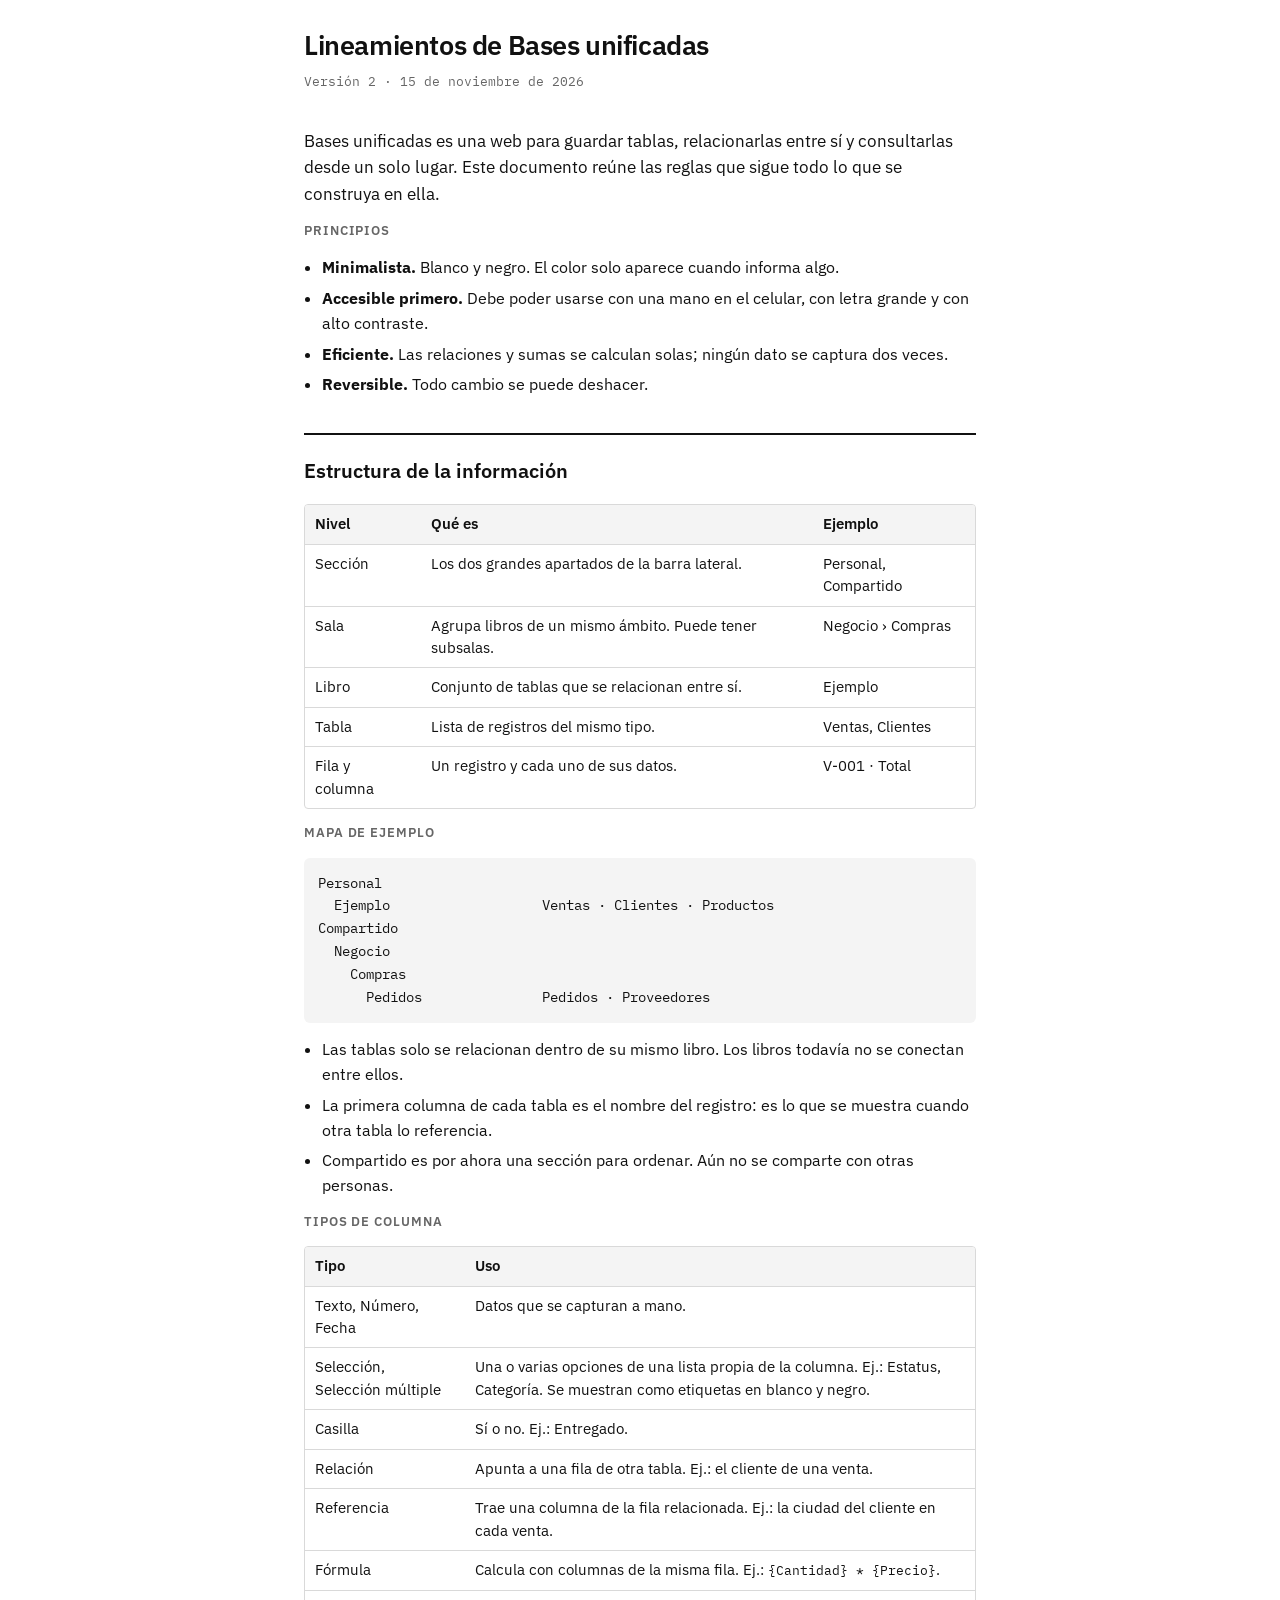
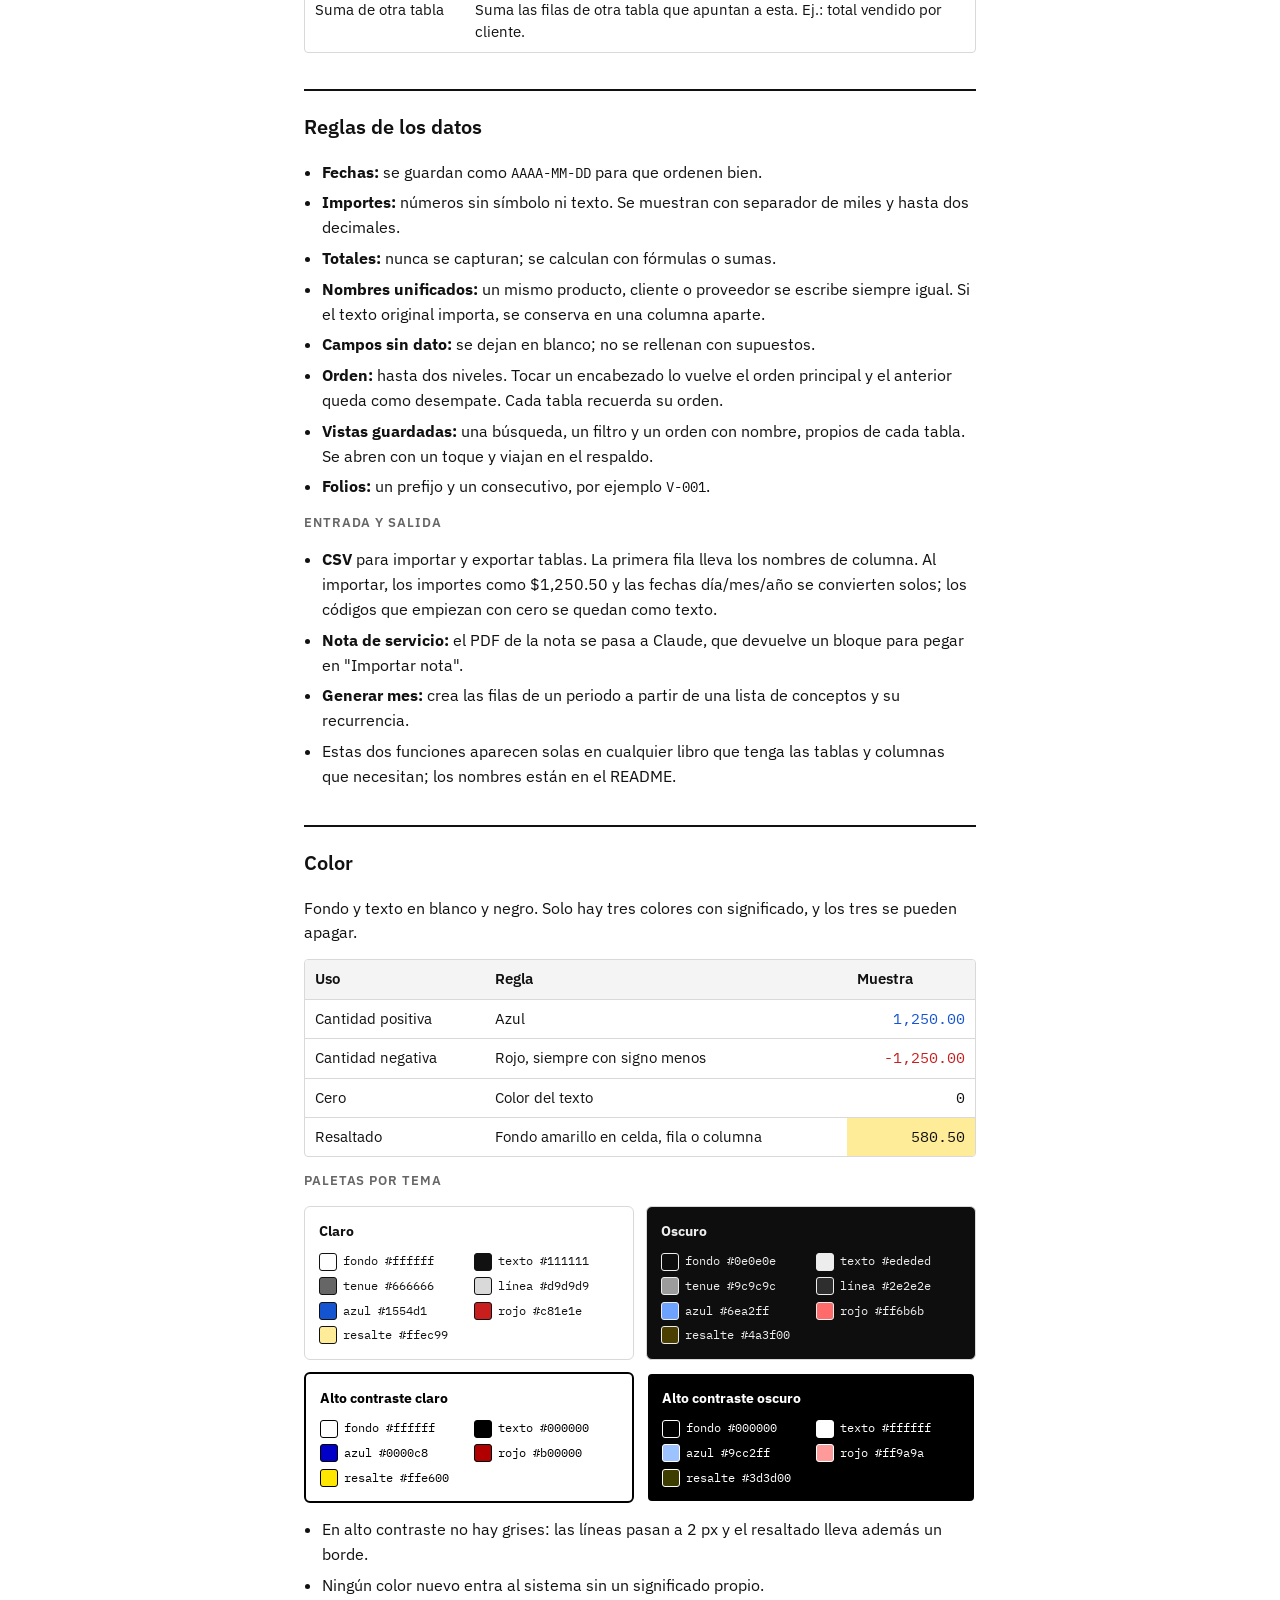
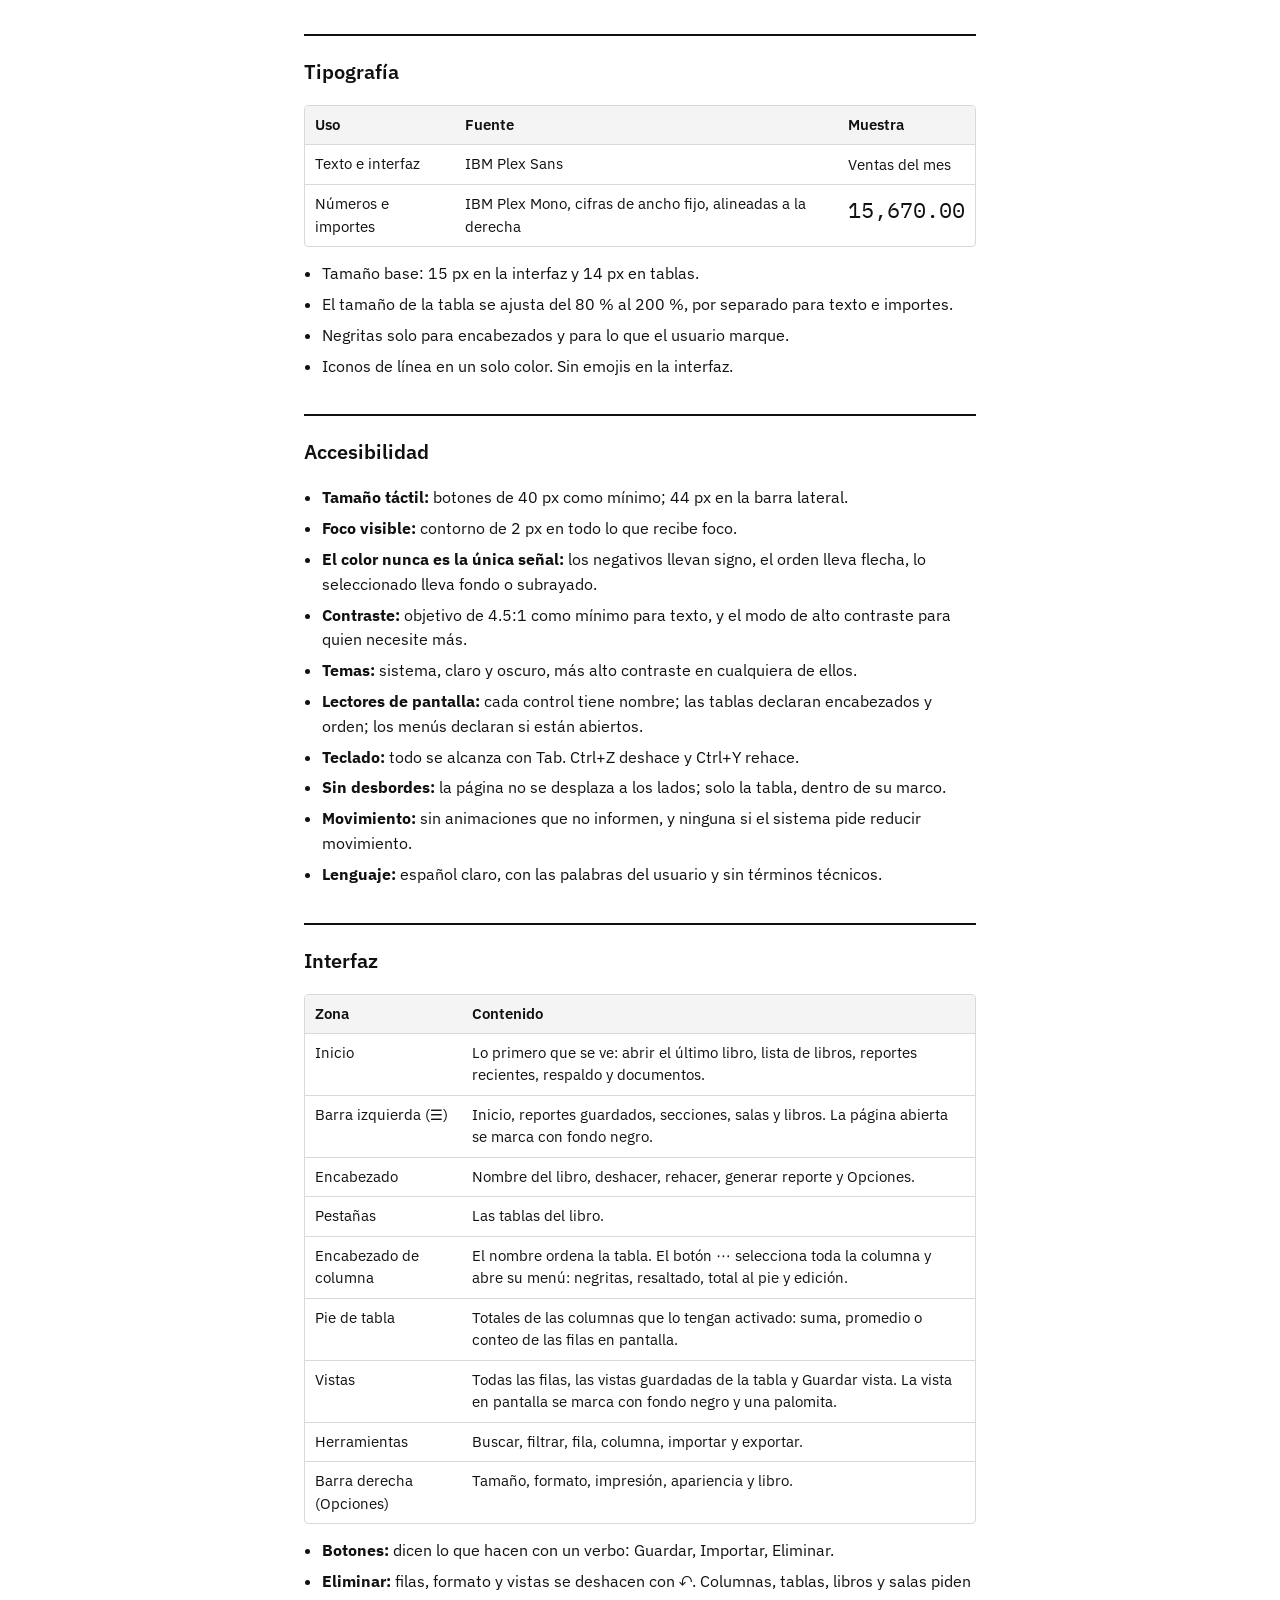
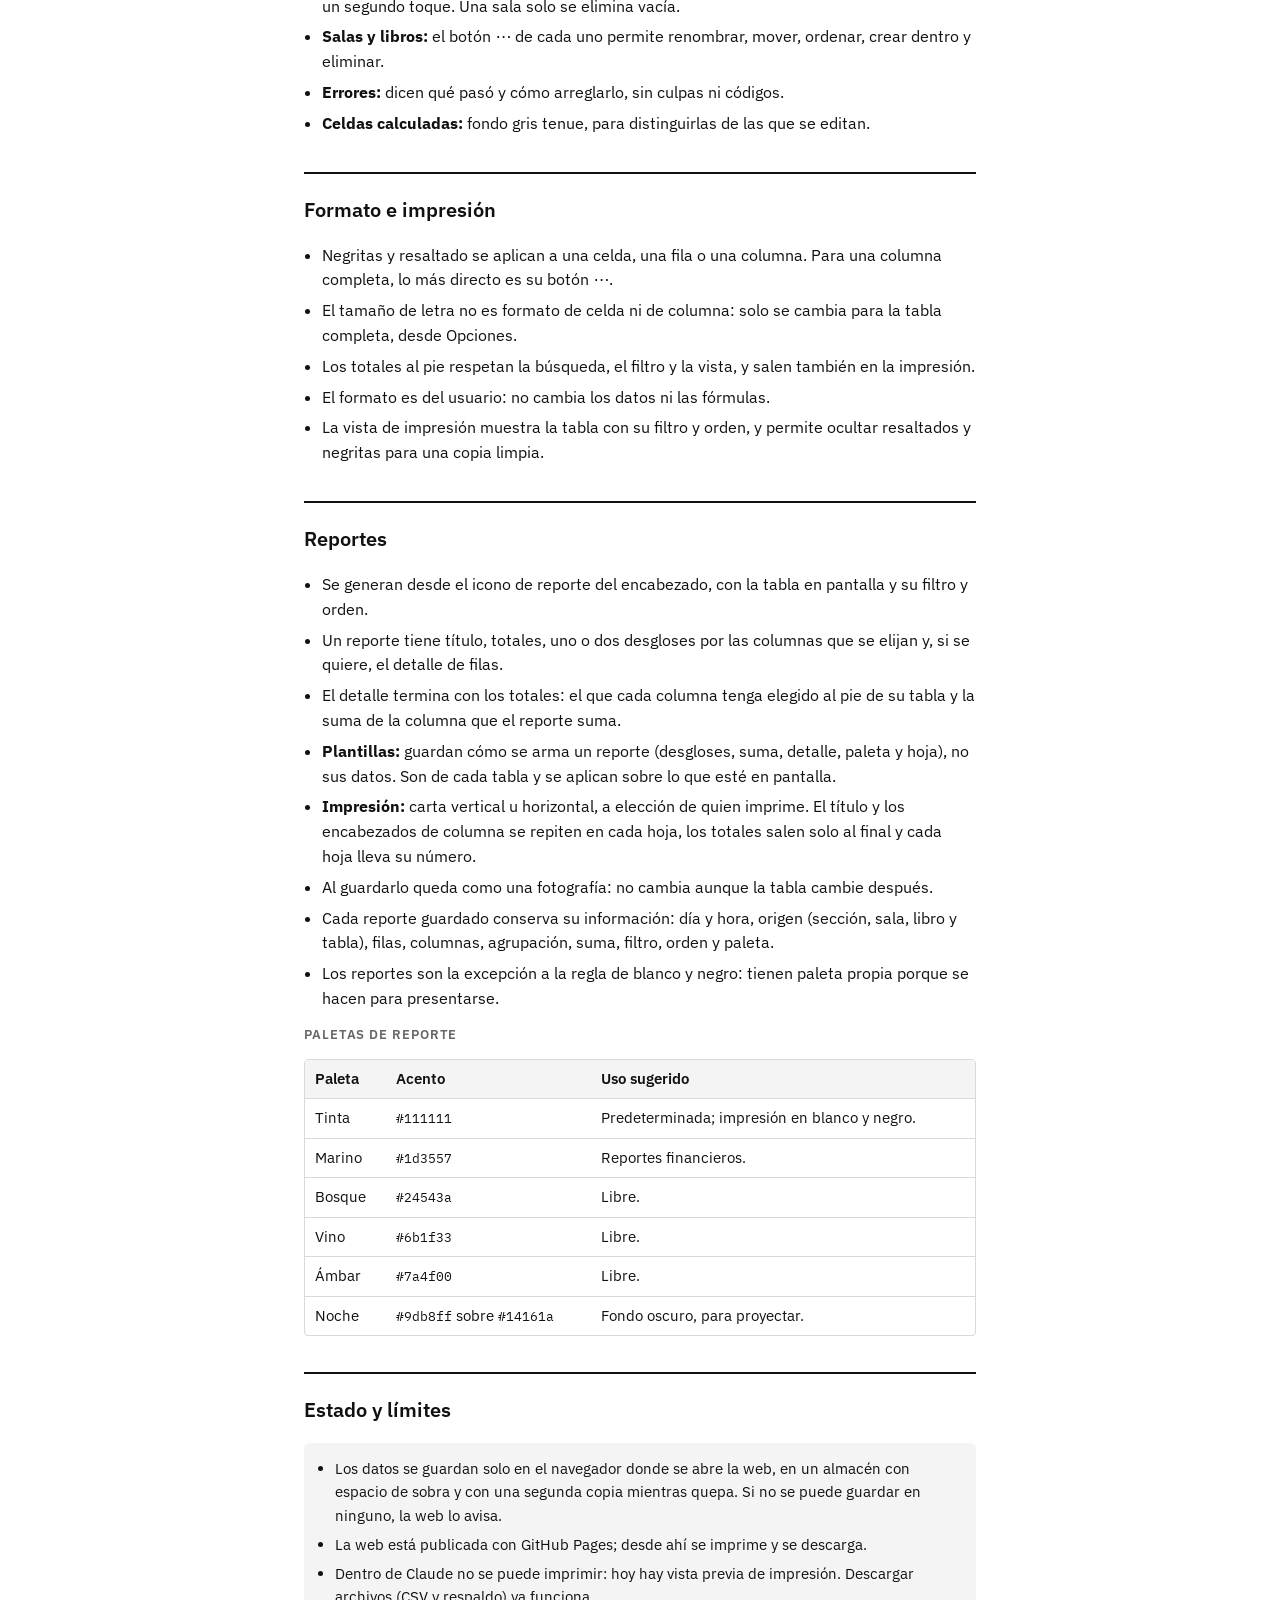
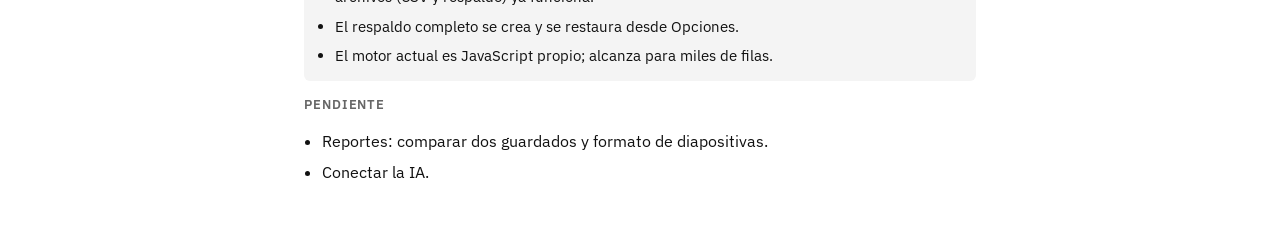
==== commit 7e9d8fc3: "Completa los reportes: dos desgloses, totales, plantillas e impresión en carta - Segundo desglose: c" ====
--- a/docs/lineamientos.html
+++ b/docs/lineamientos.html
@@ -239,7 +239,10 @@
     <h2>Reportes</h2>
     <ul>
       <li>Se generan desde el icono de reporte del encabezado, con la tabla en pantalla y su filtro y orden.</li>
-      <li>Un reporte tiene título, totales, un desglose por la columna que se elija y, si se quiere, el detalle de filas.</li>
+      <li>Un reporte tiene título, totales, uno o dos desgloses por las columnas que se elijan y, si se quiere, el detalle de filas.</li>
+      <li>El detalle termina con los totales: el que cada columna tenga elegido al pie de su tabla y la suma de la columna que el reporte suma.</li>
+      <li><strong>Plantillas:</strong> guardan cómo se arma un reporte (desgloses, suma, detalle, paleta y hoja), no sus datos. Son de cada tabla y se aplican sobre lo que esté en pantalla.</li>
+      <li><strong>Impresión:</strong> carta vertical u horizontal, a elección de quien imprime. El título y los encabezados de columna se repiten en cada hoja, los totales salen solo al final y cada hoja lleva su número.</li>
       <li>Al guardarlo queda como una fotografía: no cambia aunque la tabla cambie después.</li>
       <li>Cada reporte guardado conserva su información: día y hora, origen (sección, sala, libro y tabla), filas, columnas, agrupación, suma, filtro, orden y paleta.</li>
       <li>Los reportes son la excepción a la regla de blanco y negro: tienen paleta propia porque se hacen para presentarse.</li>
@@ -271,7 +274,7 @@
     </div>
     <h3>Pendiente</h3>
     <ul>
-      <li>Reportes: impresión real y formato de diapositivas.</li>
+      <li>Reportes: comparar dos guardados y formato de diapositivas.</li>
       <li>Conectar la IA.</li>
     </ul>
   </section>
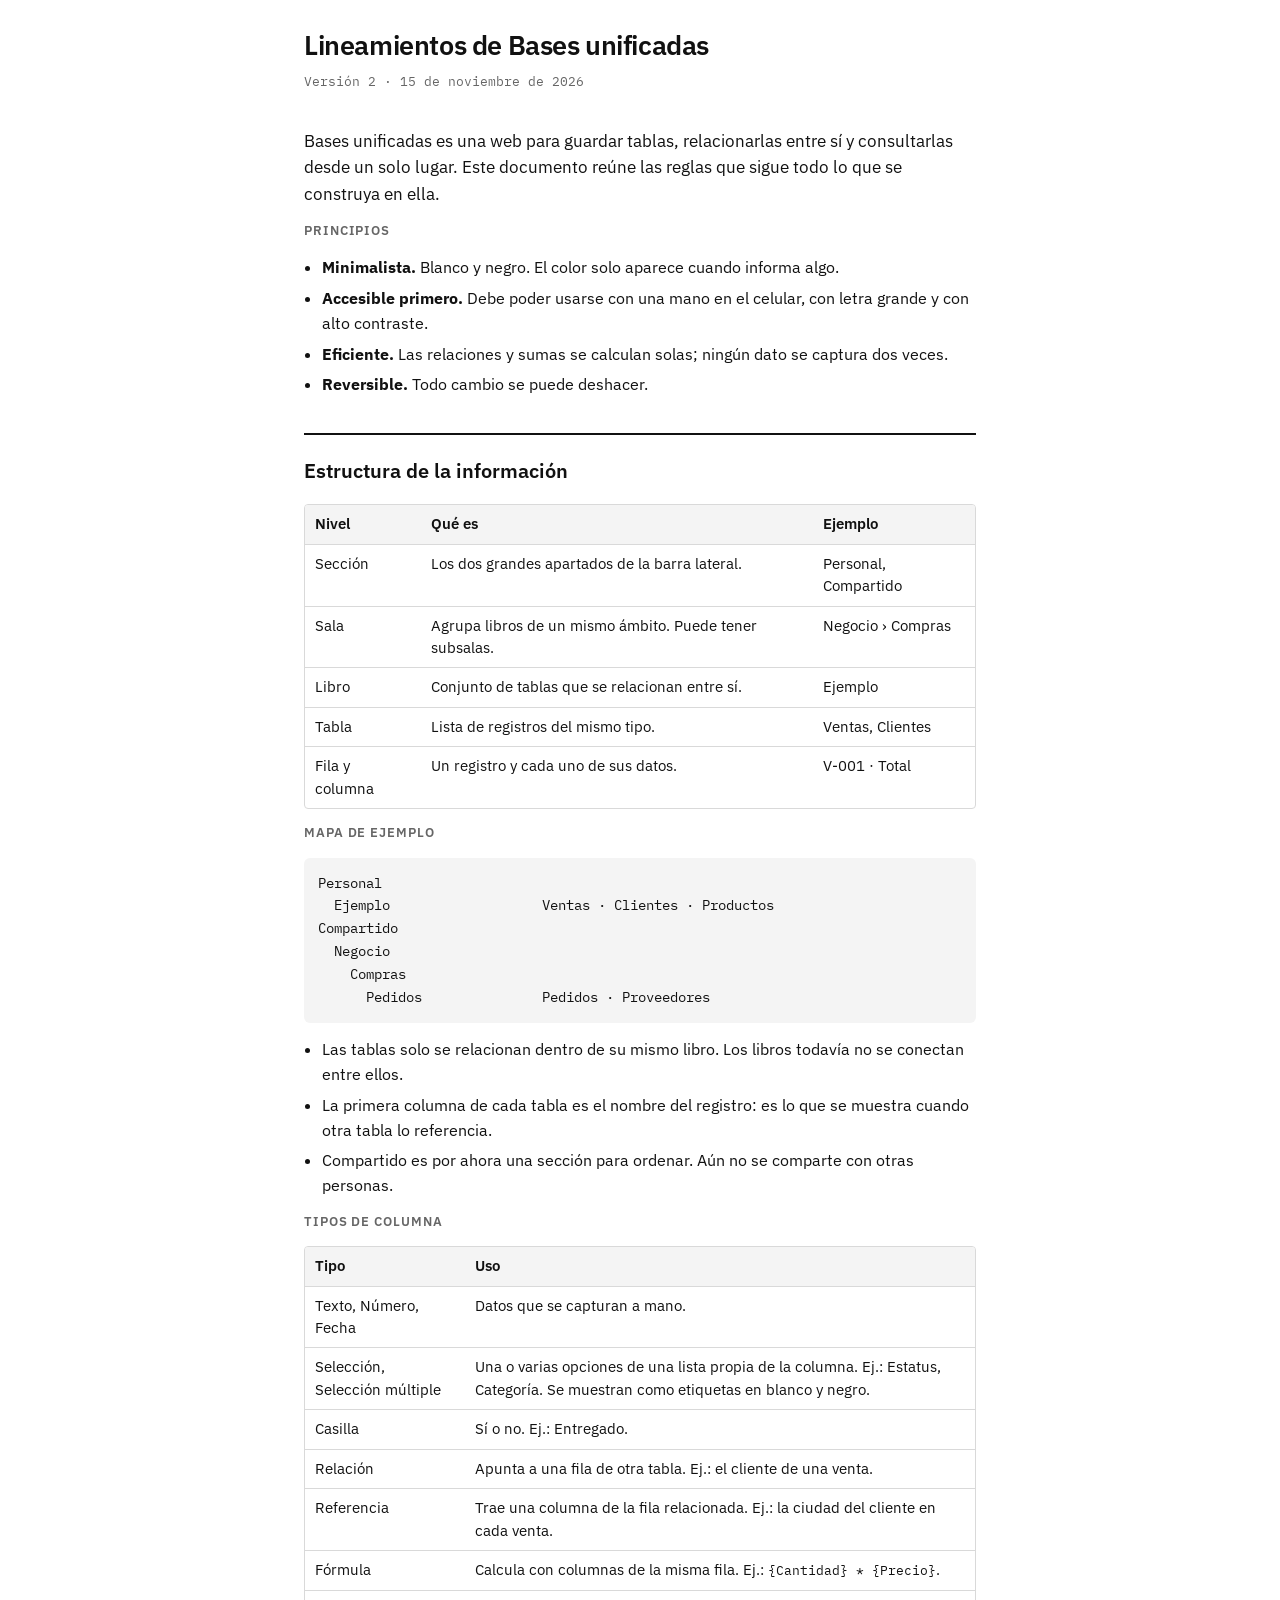
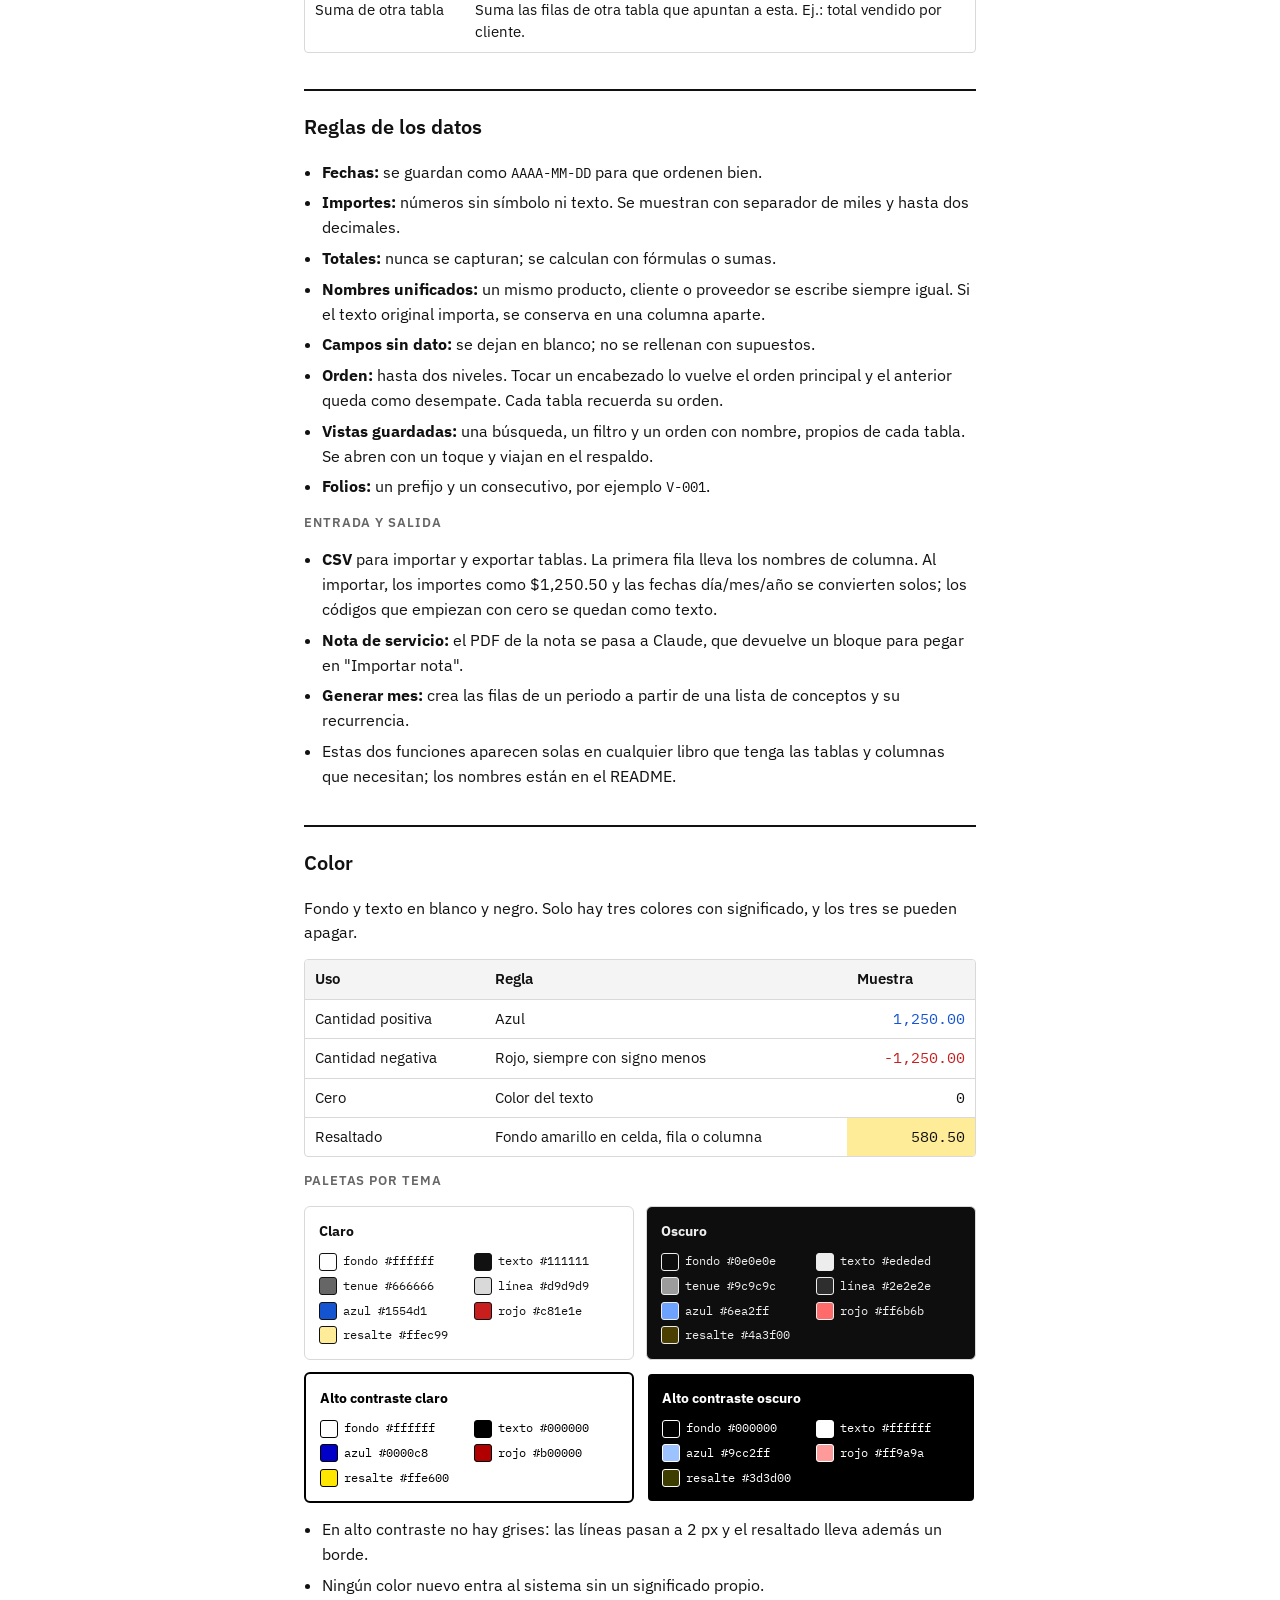
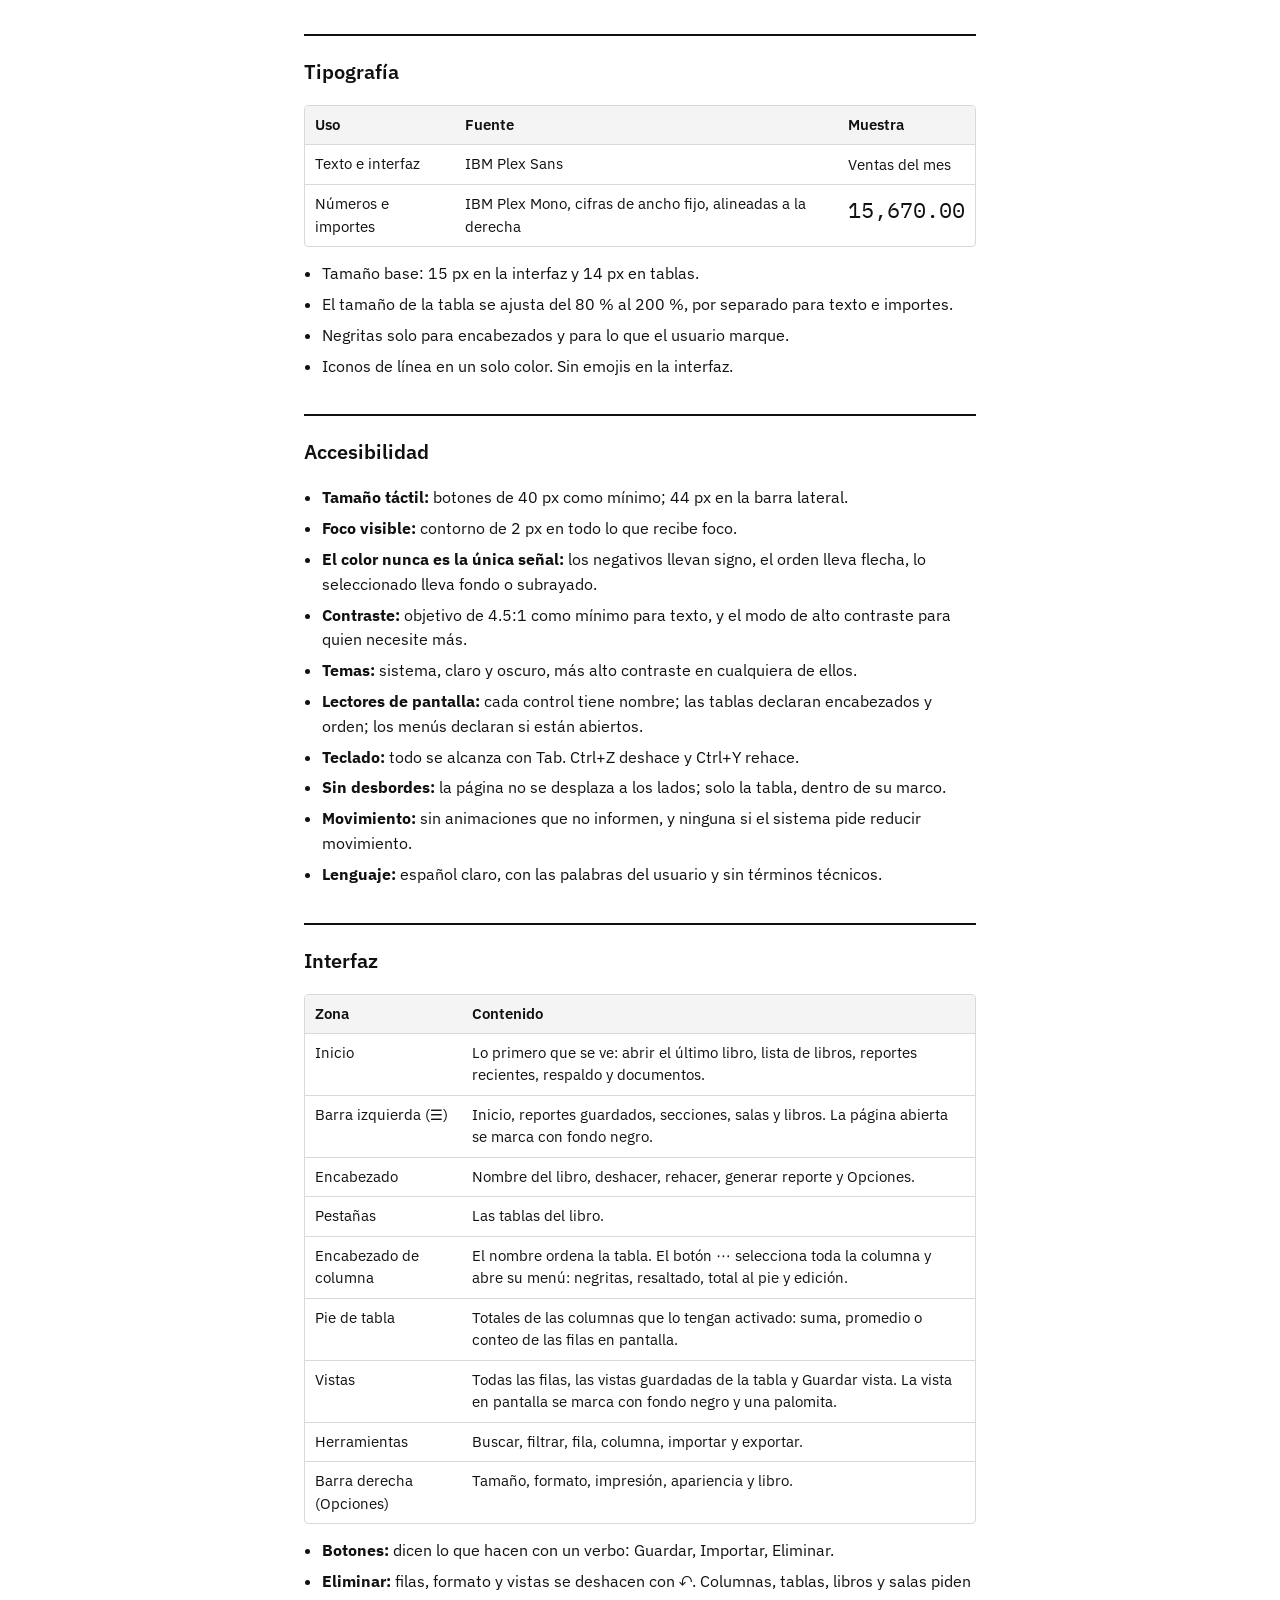
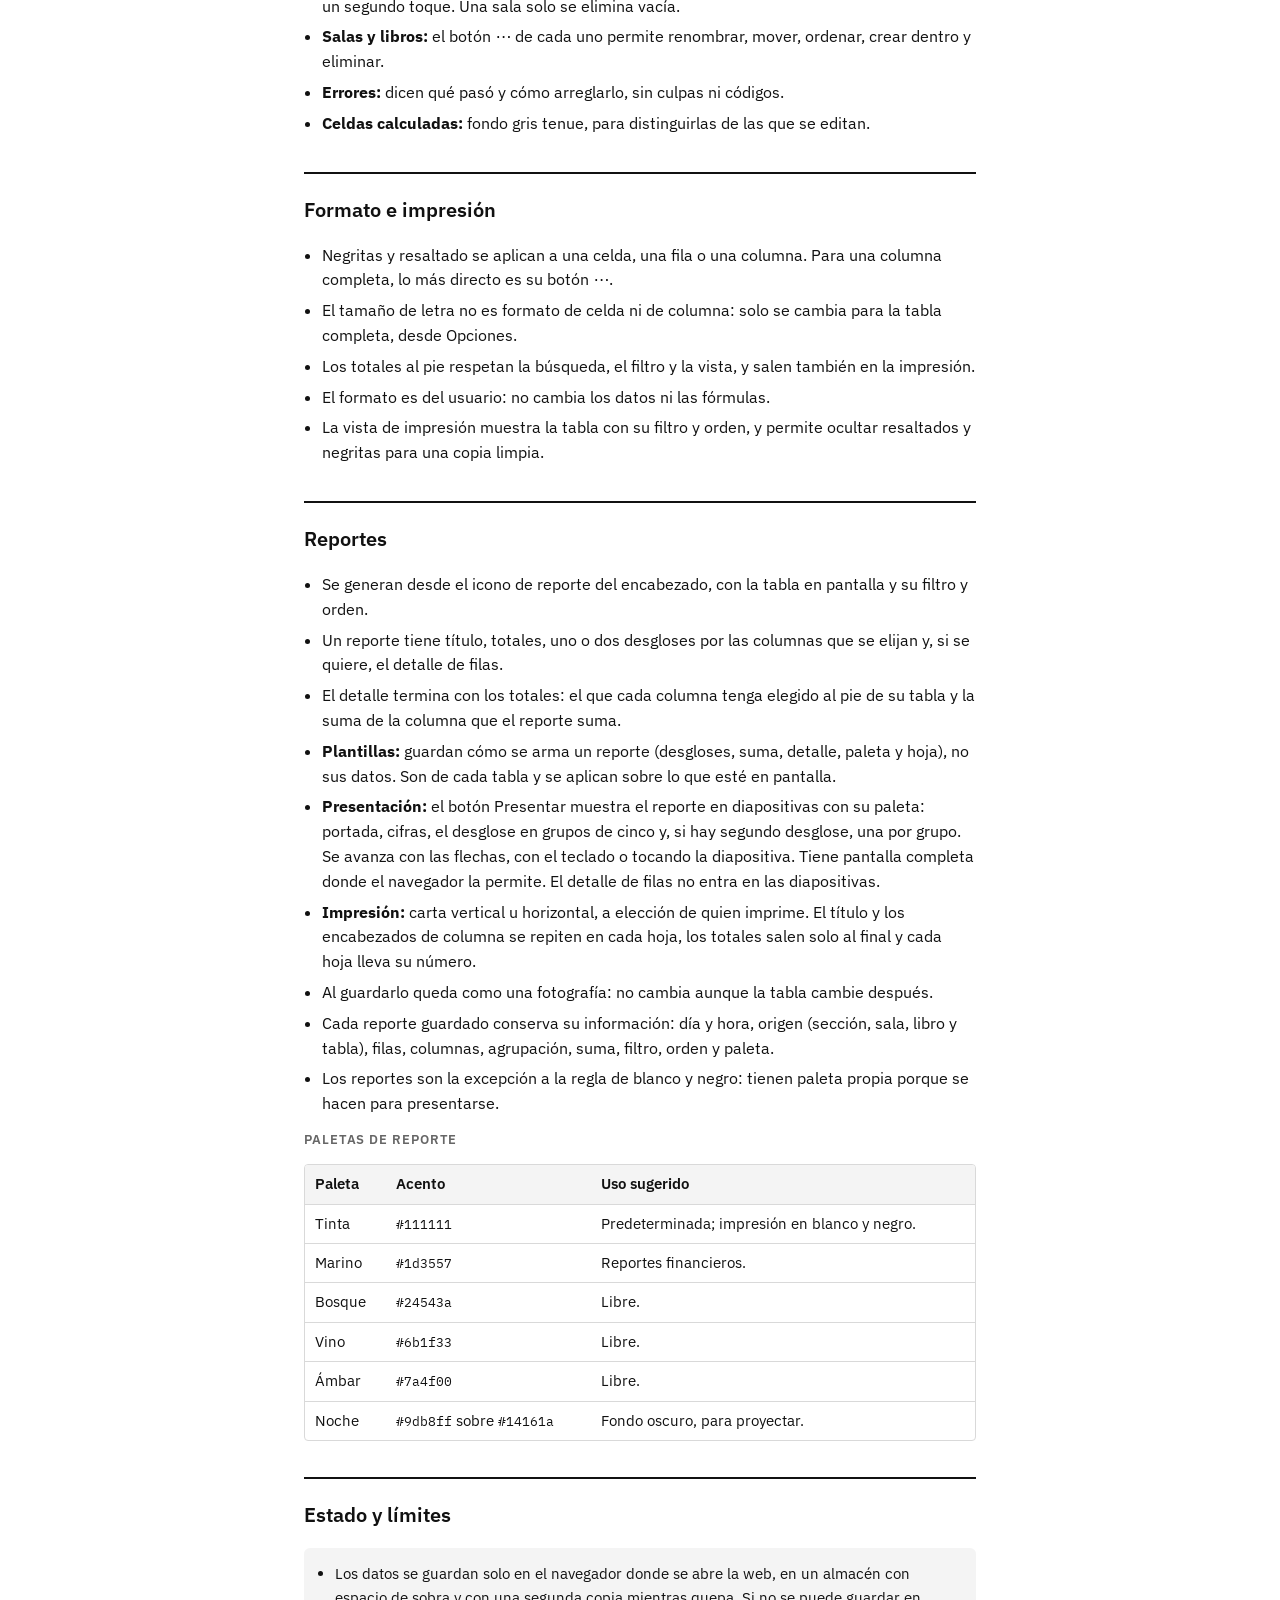
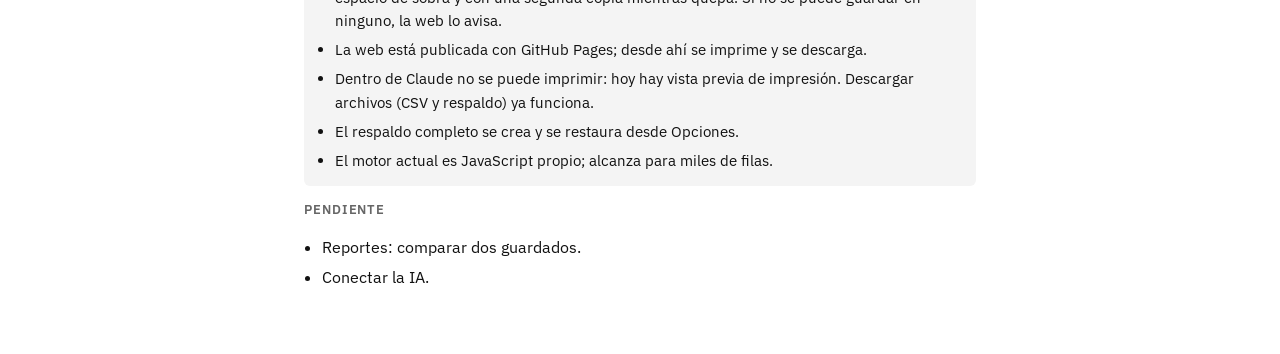
==== commit 299c77d4: "Agrega la presentación del reporte en diapositivas, con pantalla completa - El botón Presentar muest" ====
--- a/docs/lineamientos.html
+++ b/docs/lineamientos.html
@@ -242,6 +242,7 @@
       <li>Un reporte tiene título, totales, uno o dos desgloses por las columnas que se elijan y, si se quiere, el detalle de filas.</li>
       <li>El detalle termina con los totales: el que cada columna tenga elegido al pie de su tabla y la suma de la columna que el reporte suma.</li>
       <li><strong>Plantillas:</strong> guardan cómo se arma un reporte (desgloses, suma, detalle, paleta y hoja), no sus datos. Son de cada tabla y se aplican sobre lo que esté en pantalla.</li>
+      <li><strong>Presentación:</strong> el botón Presentar muestra el reporte en diapositivas con su paleta: portada, cifras, el desglose en grupos de cinco y, si hay segundo desglose, una por grupo. Se avanza con las flechas, con el teclado o tocando la diapositiva. Tiene pantalla completa donde el navegador la permite. El detalle de filas no entra en las diapositivas.</li>
       <li><strong>Impresión:</strong> carta vertical u horizontal, a elección de quien imprime. El título y los encabezados de columna se repiten en cada hoja, los totales salen solo al final y cada hoja lleva su número.</li>
       <li>Al guardarlo queda como una fotografía: no cambia aunque la tabla cambie después.</li>
       <li>Cada reporte guardado conserva su información: día y hora, origen (sección, sala, libro y tabla), filas, columnas, agrupación, suma, filtro, orden y paleta.</li>
@@ -274,7 +275,7 @@
     </div>
     <h3>Pendiente</h3>
     <ul>
-      <li>Reportes: comparar dos guardados y formato de diapositivas.</li>
+      <li>Reportes: comparar dos guardados.</li>
       <li>Conectar la IA.</li>
     </ul>
   </section>
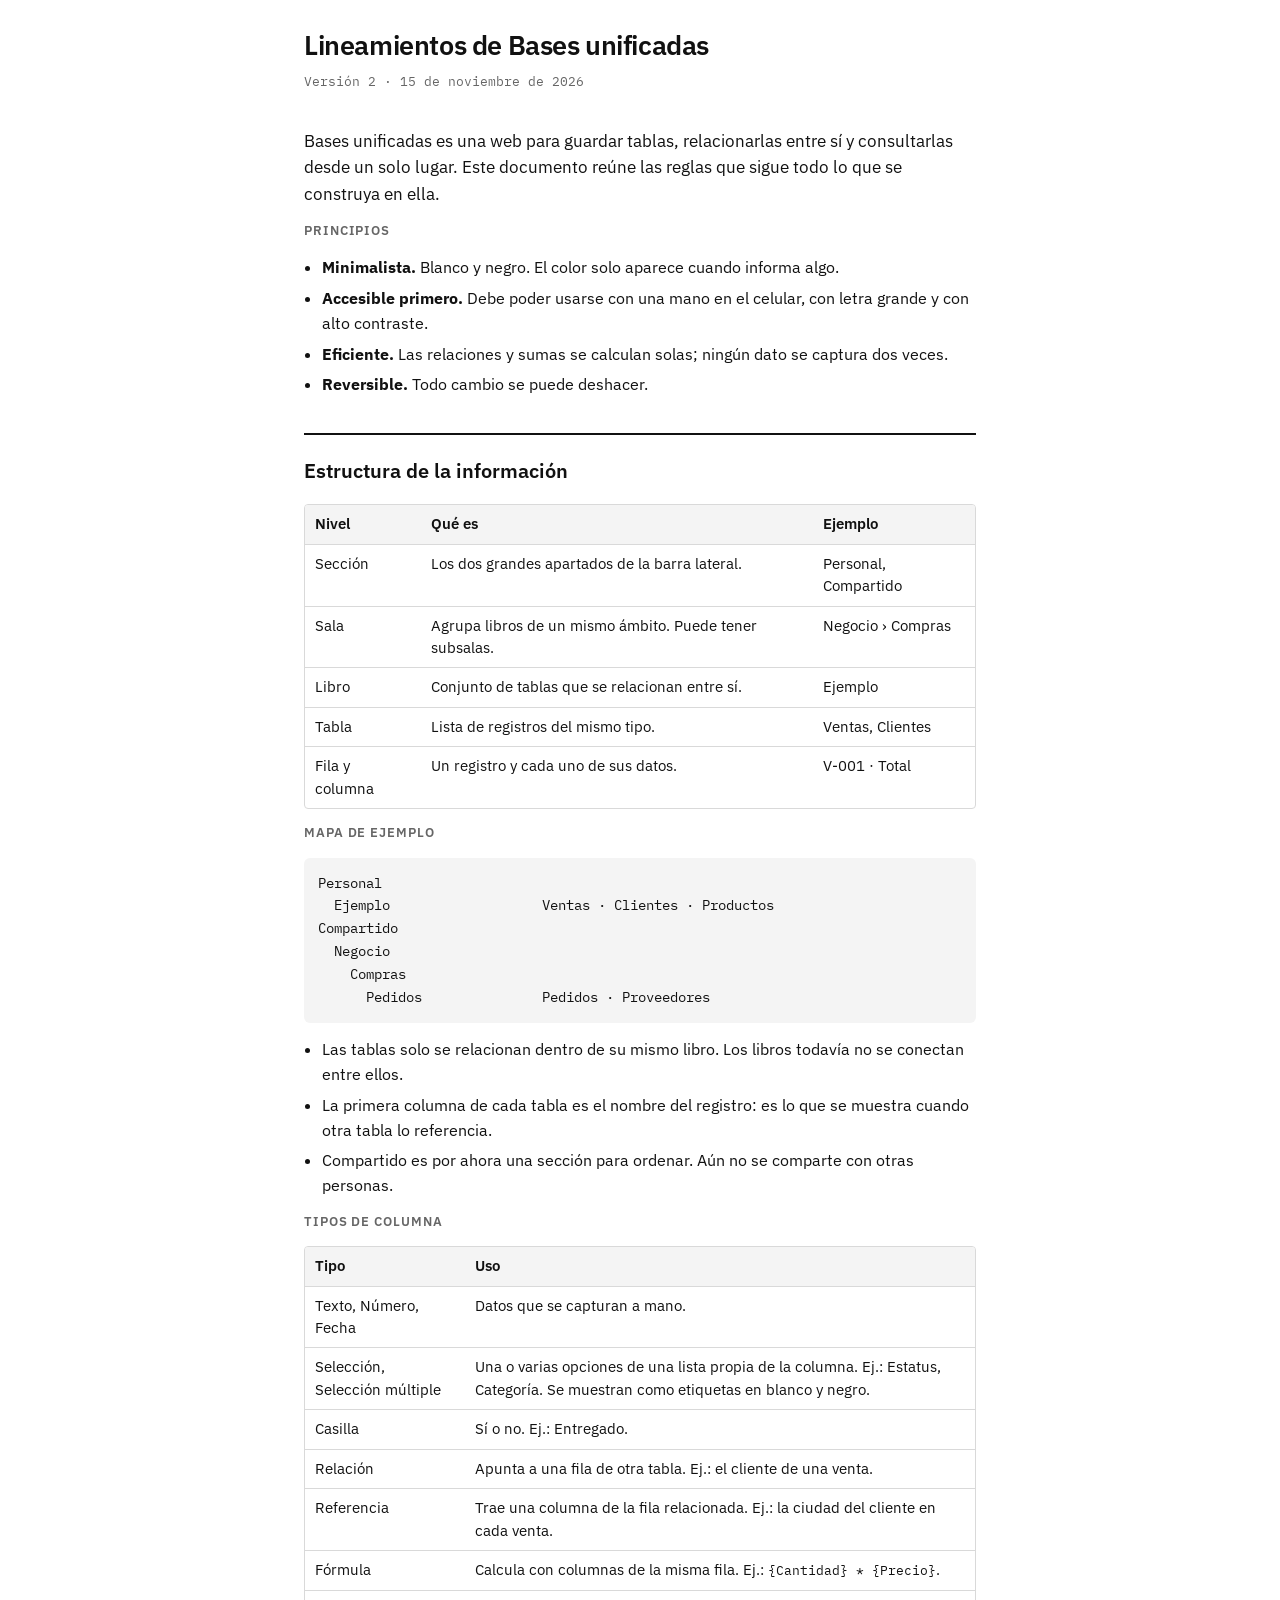
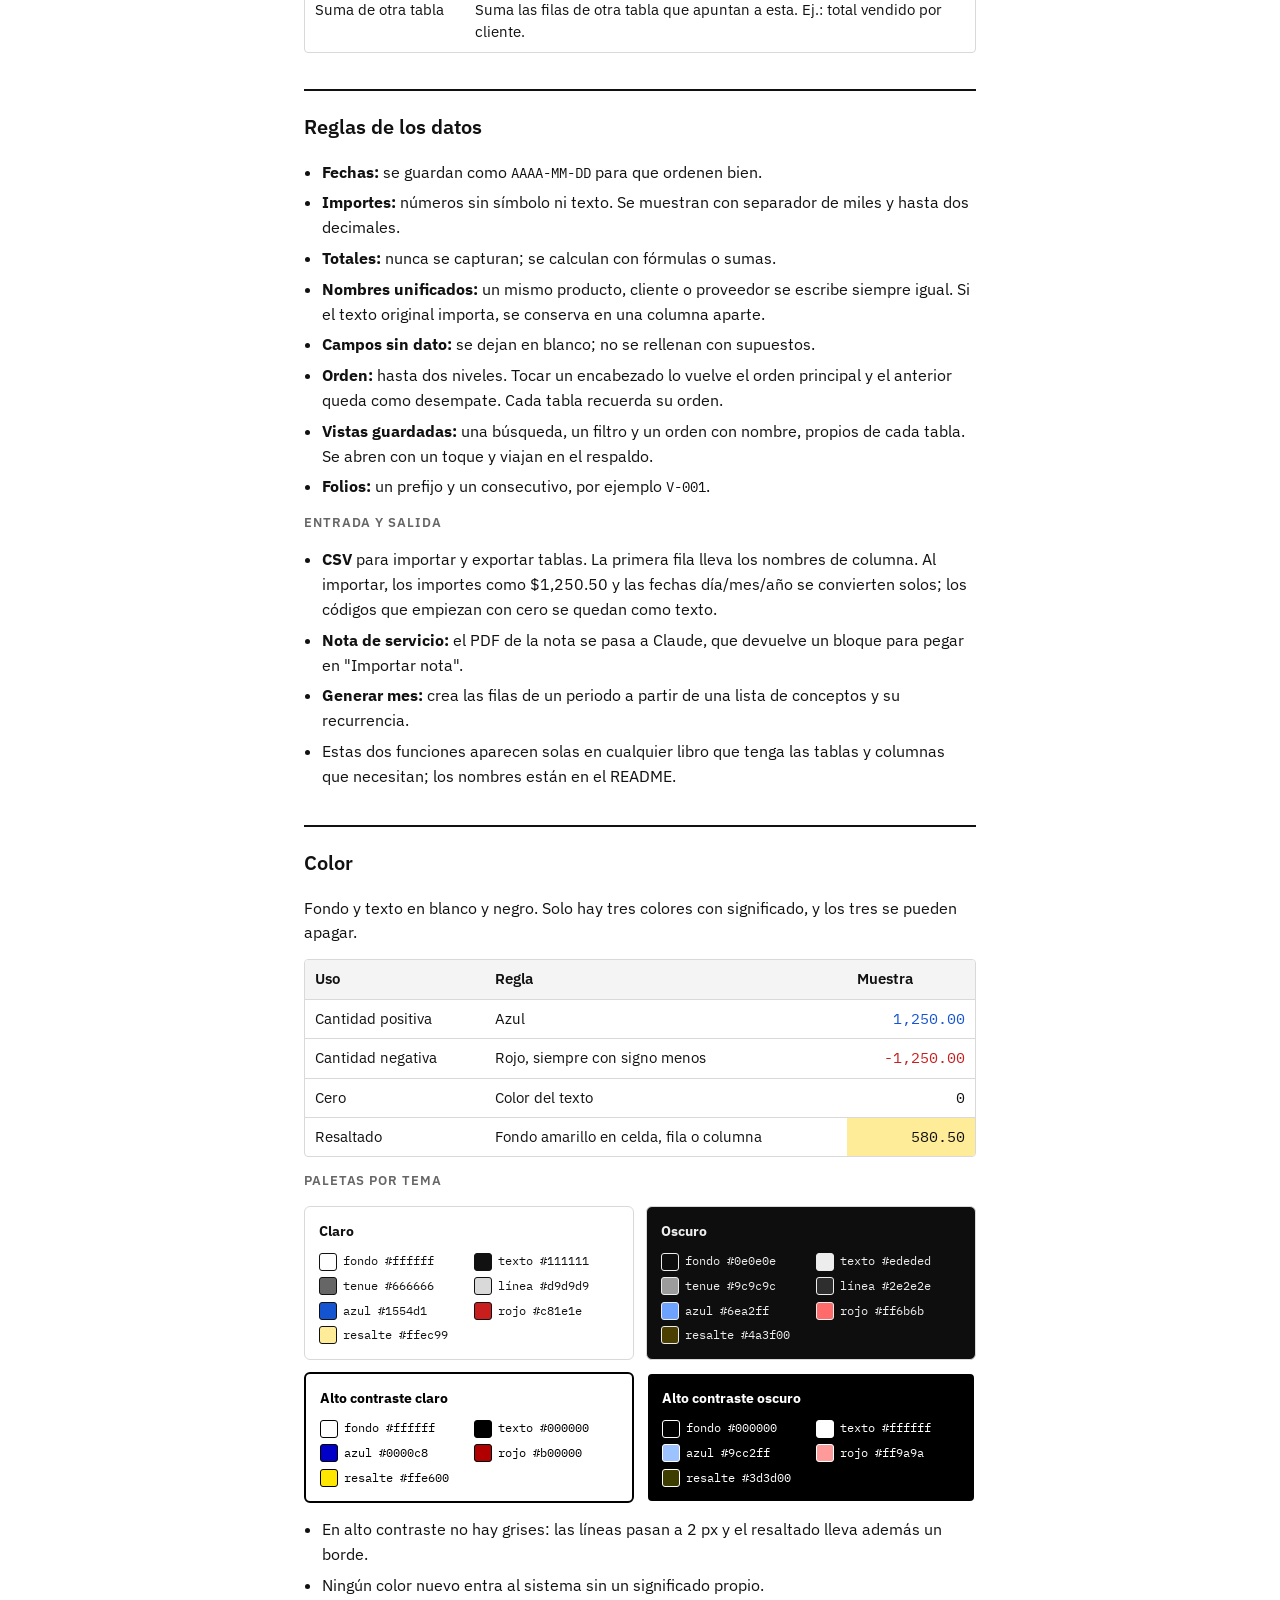
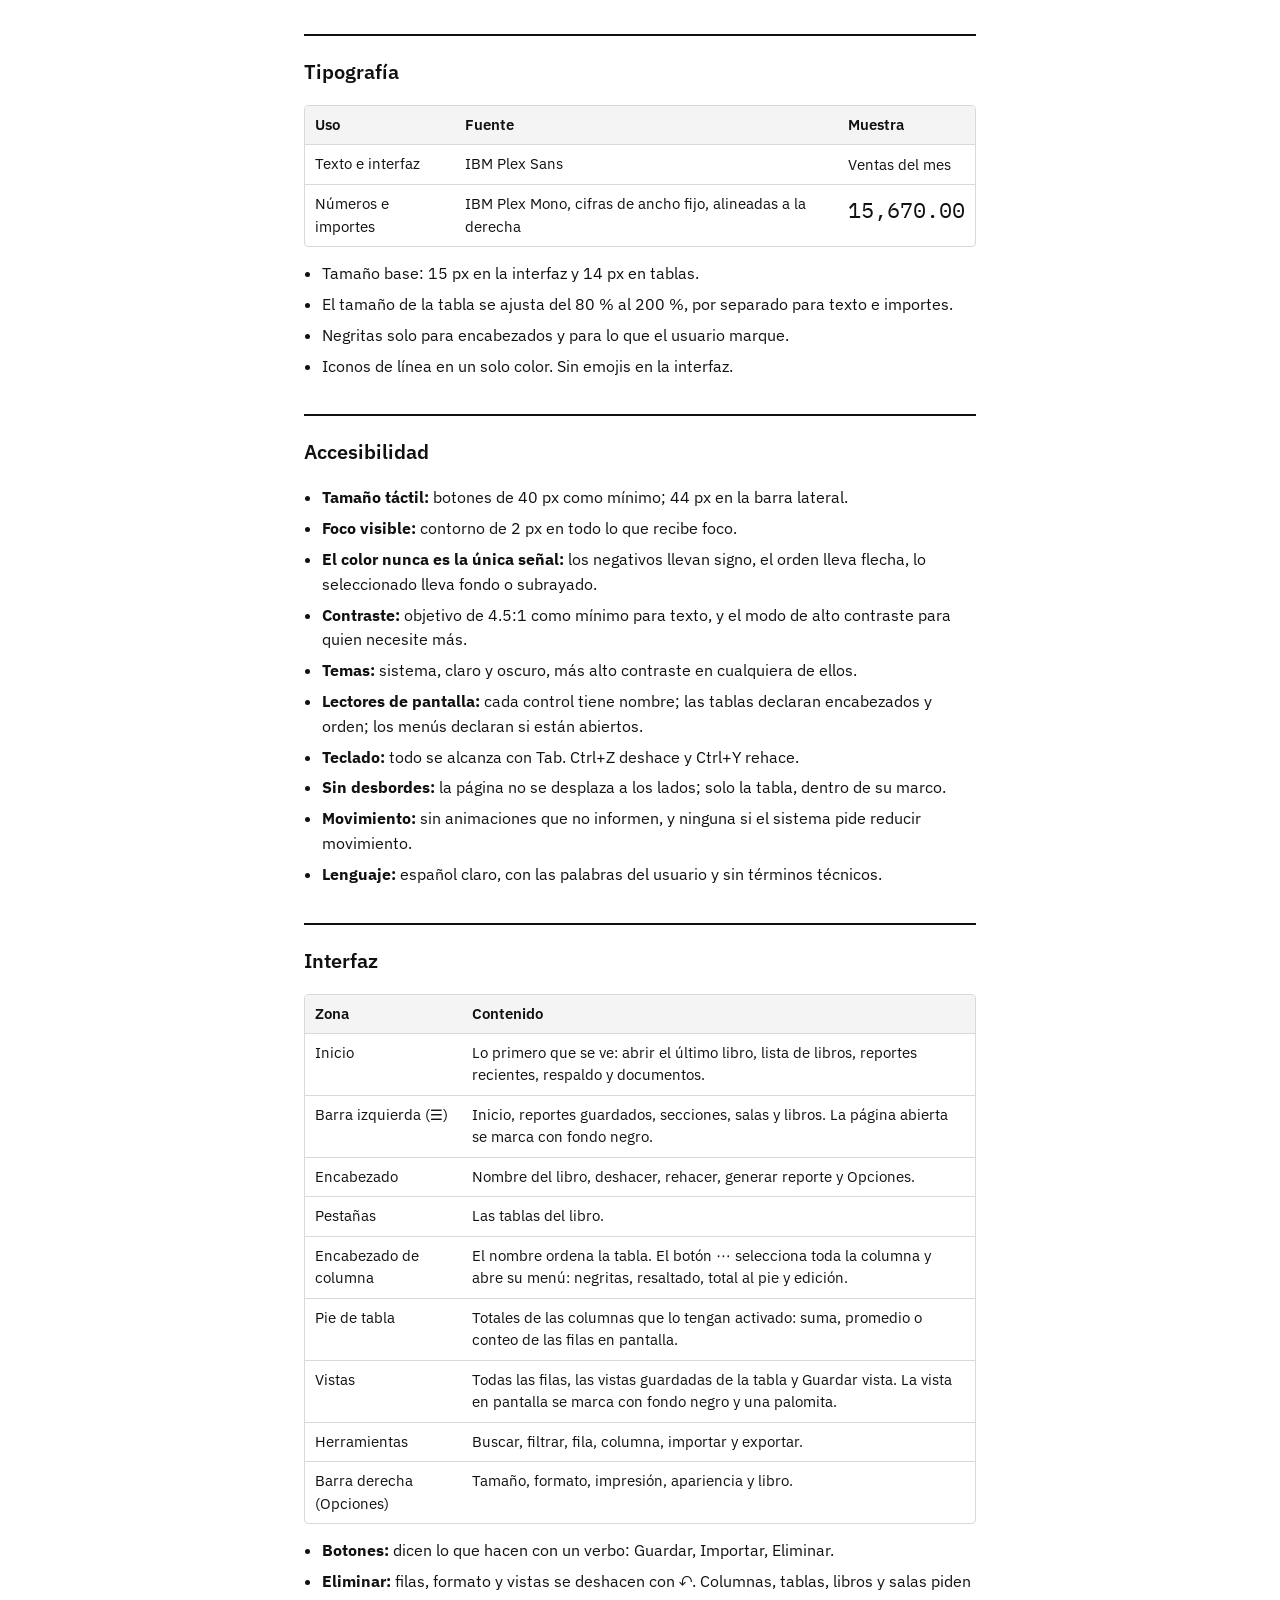
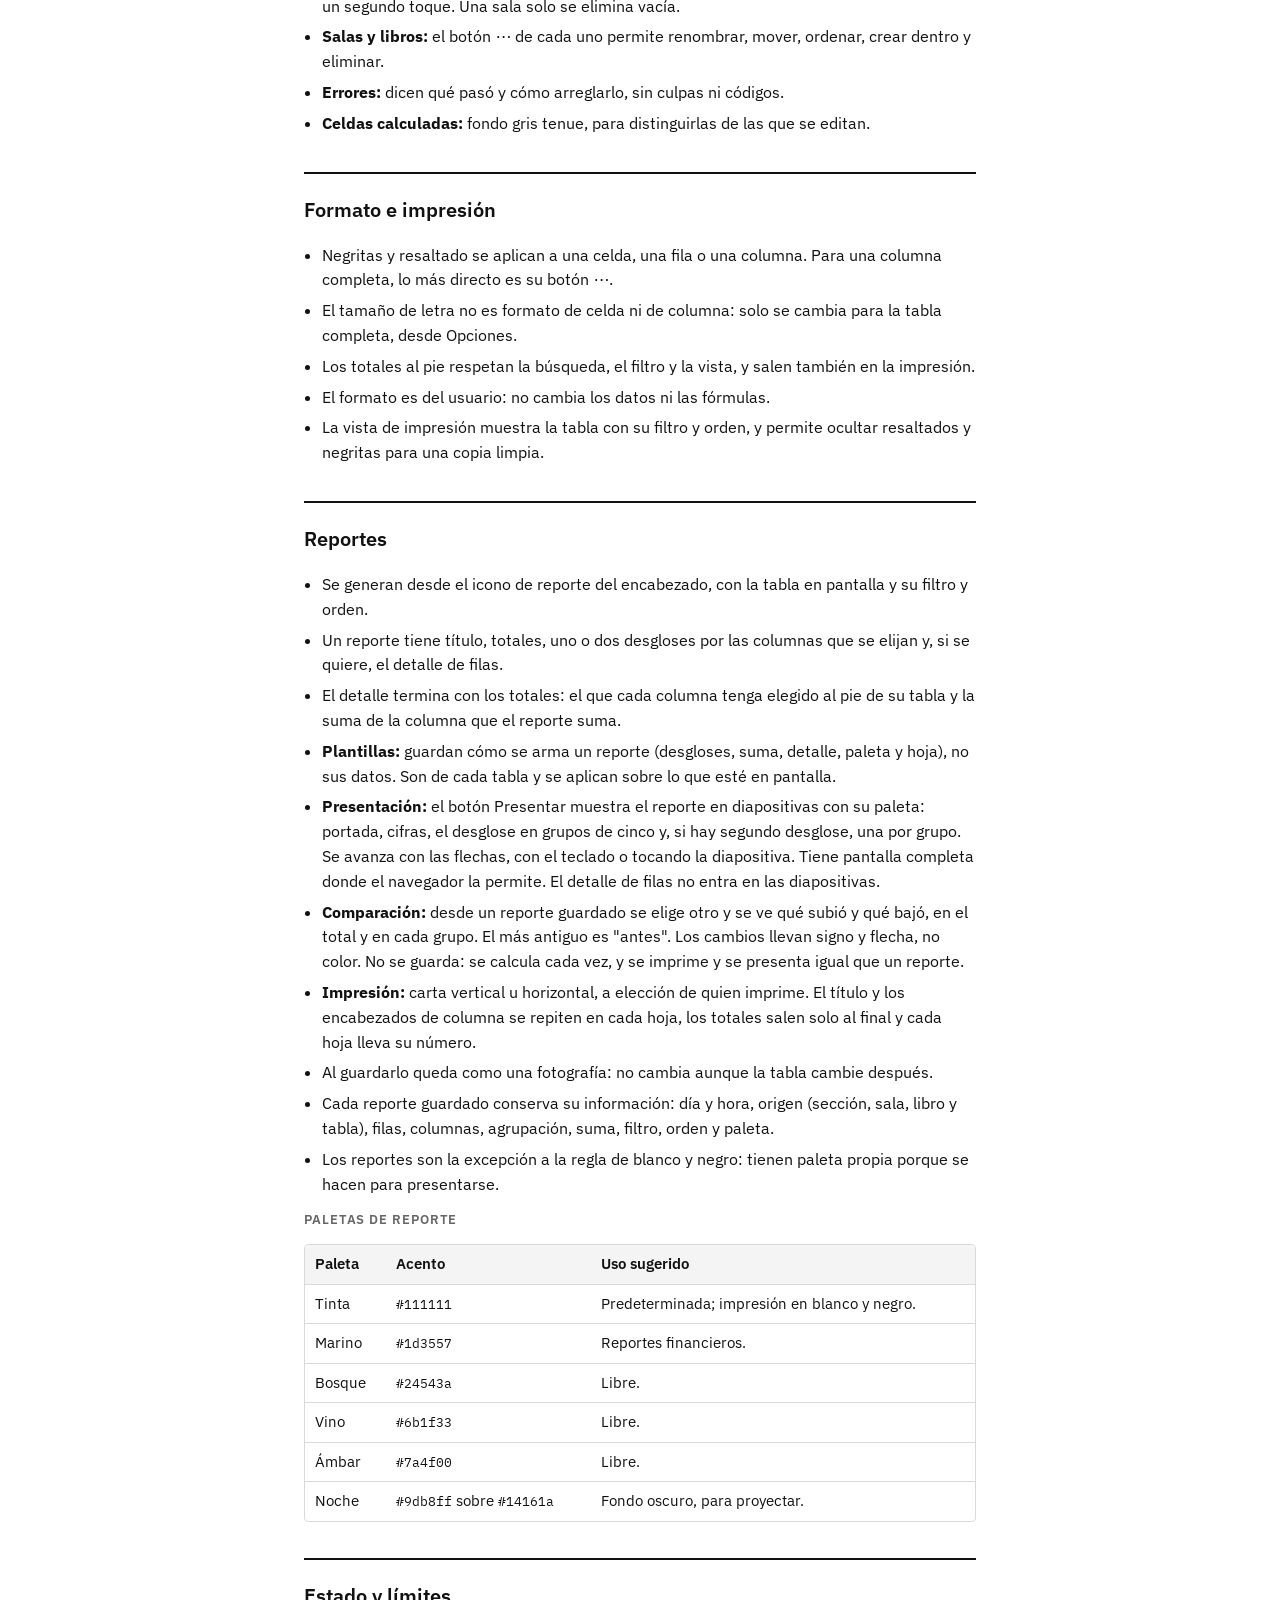
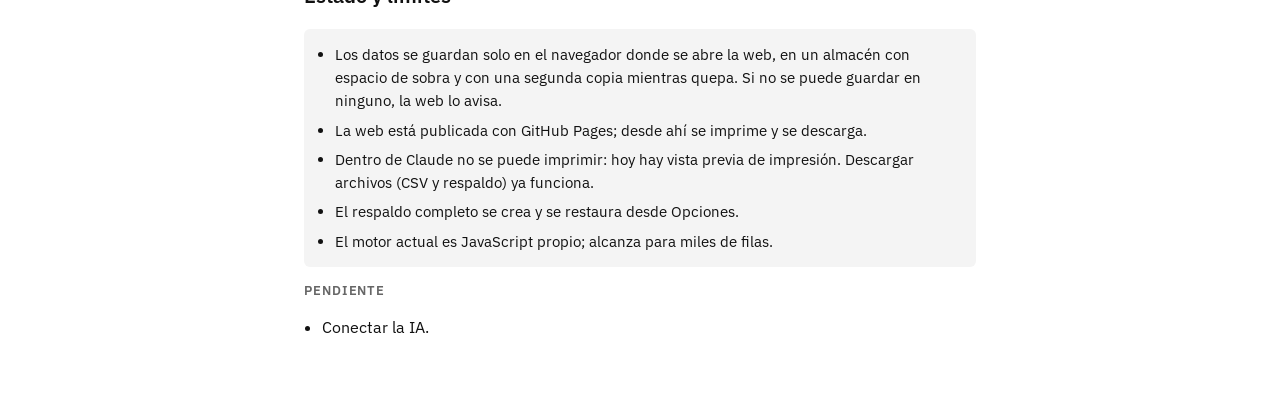
==== commit 8943941b: "Agrega la comparación de dos reportes guardados - Desde un reporte guardado se elige otro y se ve qu" ====
--- a/docs/lineamientos.html
+++ b/docs/lineamientos.html
@@ -243,6 +243,7 @@
       <li>El detalle termina con los totales: el que cada columna tenga elegido al pie de su tabla y la suma de la columna que el reporte suma.</li>
       <li><strong>Plantillas:</strong> guardan cómo se arma un reporte (desgloses, suma, detalle, paleta y hoja), no sus datos. Son de cada tabla y se aplican sobre lo que esté en pantalla.</li>
       <li><strong>Presentación:</strong> el botón Presentar muestra el reporte en diapositivas con su paleta: portada, cifras, el desglose en grupos de cinco y, si hay segundo desglose, una por grupo. Se avanza con las flechas, con el teclado o tocando la diapositiva. Tiene pantalla completa donde el navegador la permite. El detalle de filas no entra en las diapositivas.</li>
+      <li><strong>Comparación:</strong> desde un reporte guardado se elige otro y se ve qué subió y qué bajó, en el total y en cada grupo. El más antiguo es "antes". Los cambios llevan signo y flecha, no color. No se guarda: se calcula cada vez, y se imprime y se presenta igual que un reporte.</li>
       <li><strong>Impresión:</strong> carta vertical u horizontal, a elección de quien imprime. El título y los encabezados de columna se repiten en cada hoja, los totales salen solo al final y cada hoja lleva su número.</li>
       <li>Al guardarlo queda como una fotografía: no cambia aunque la tabla cambie después.</li>
       <li>Cada reporte guardado conserva su información: día y hora, origen (sección, sala, libro y tabla), filas, columnas, agrupación, suma, filtro, orden y paleta.</li>
@@ -275,7 +276,6 @@
     </div>
     <h3>Pendiente</h3>
     <ul>
-      <li>Reportes: comparar dos guardados.</li>
       <li>Conectar la IA.</li>
     </ul>
   </section>
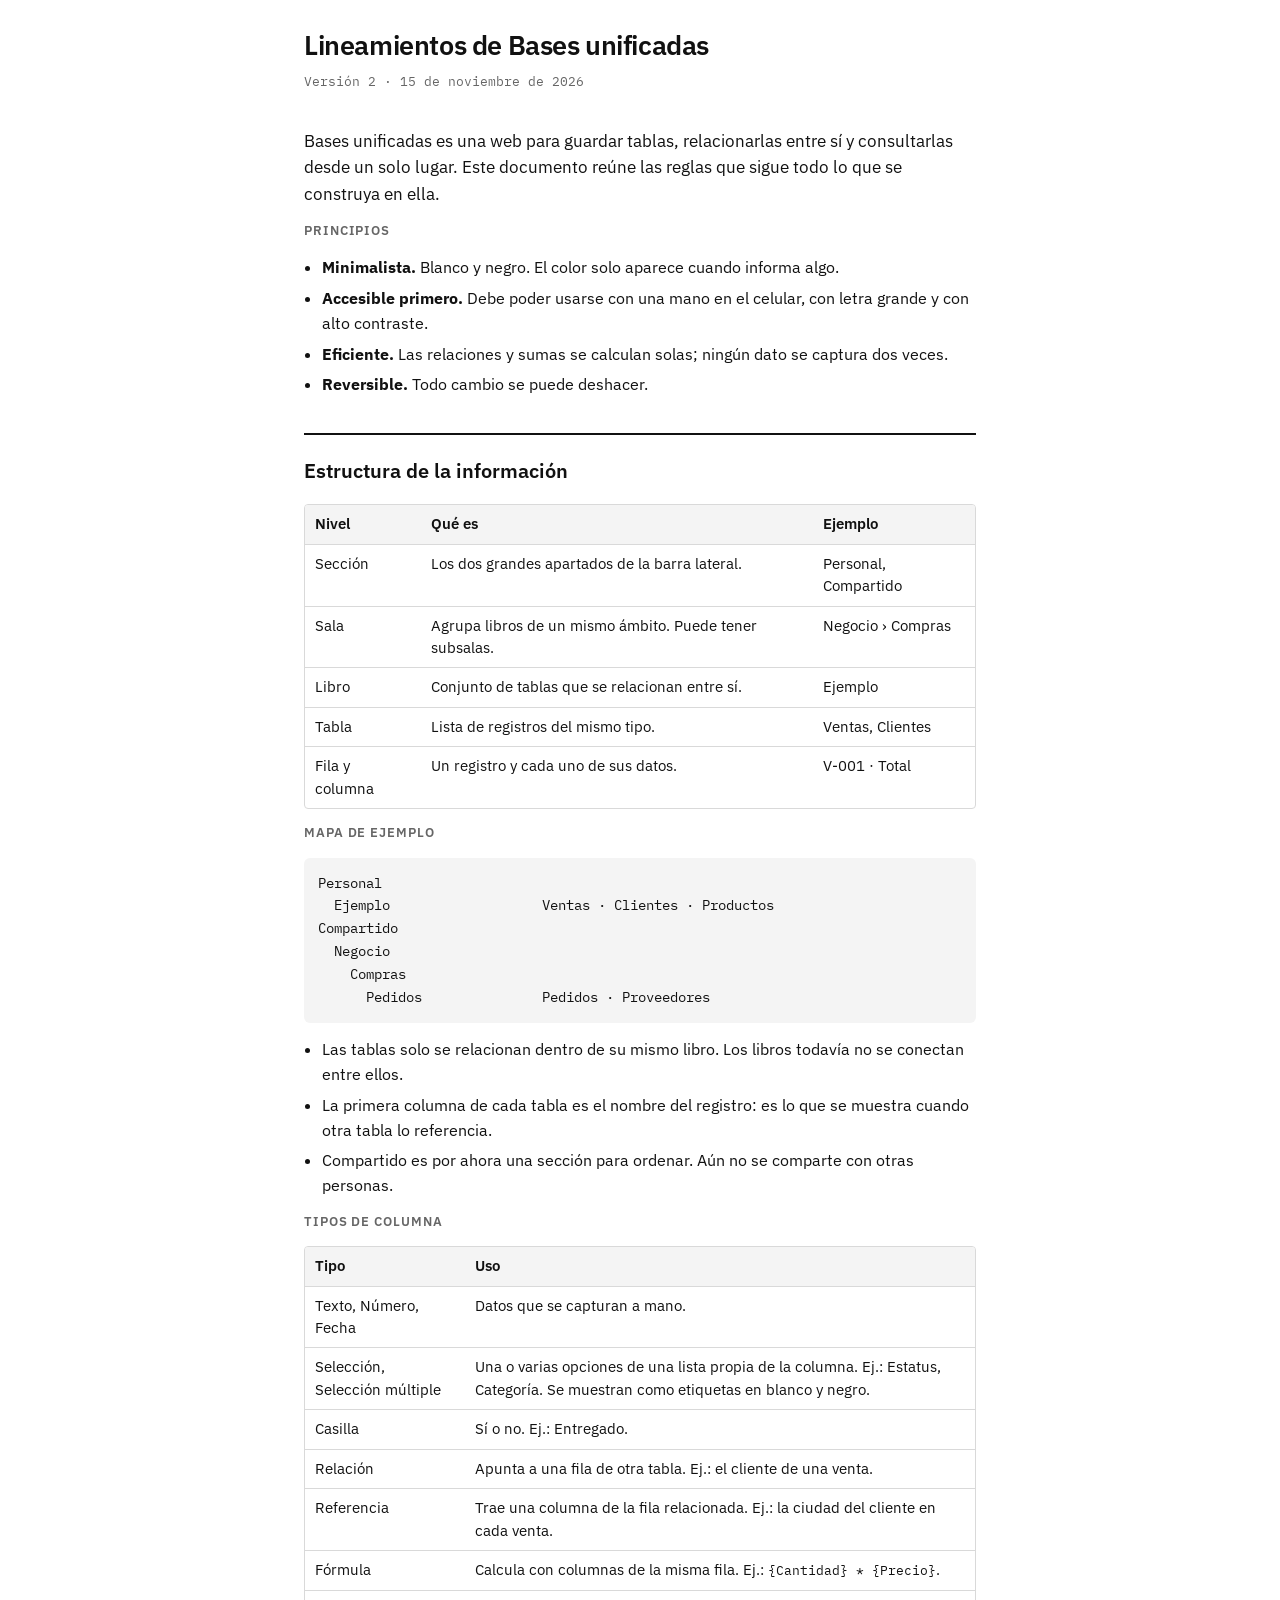
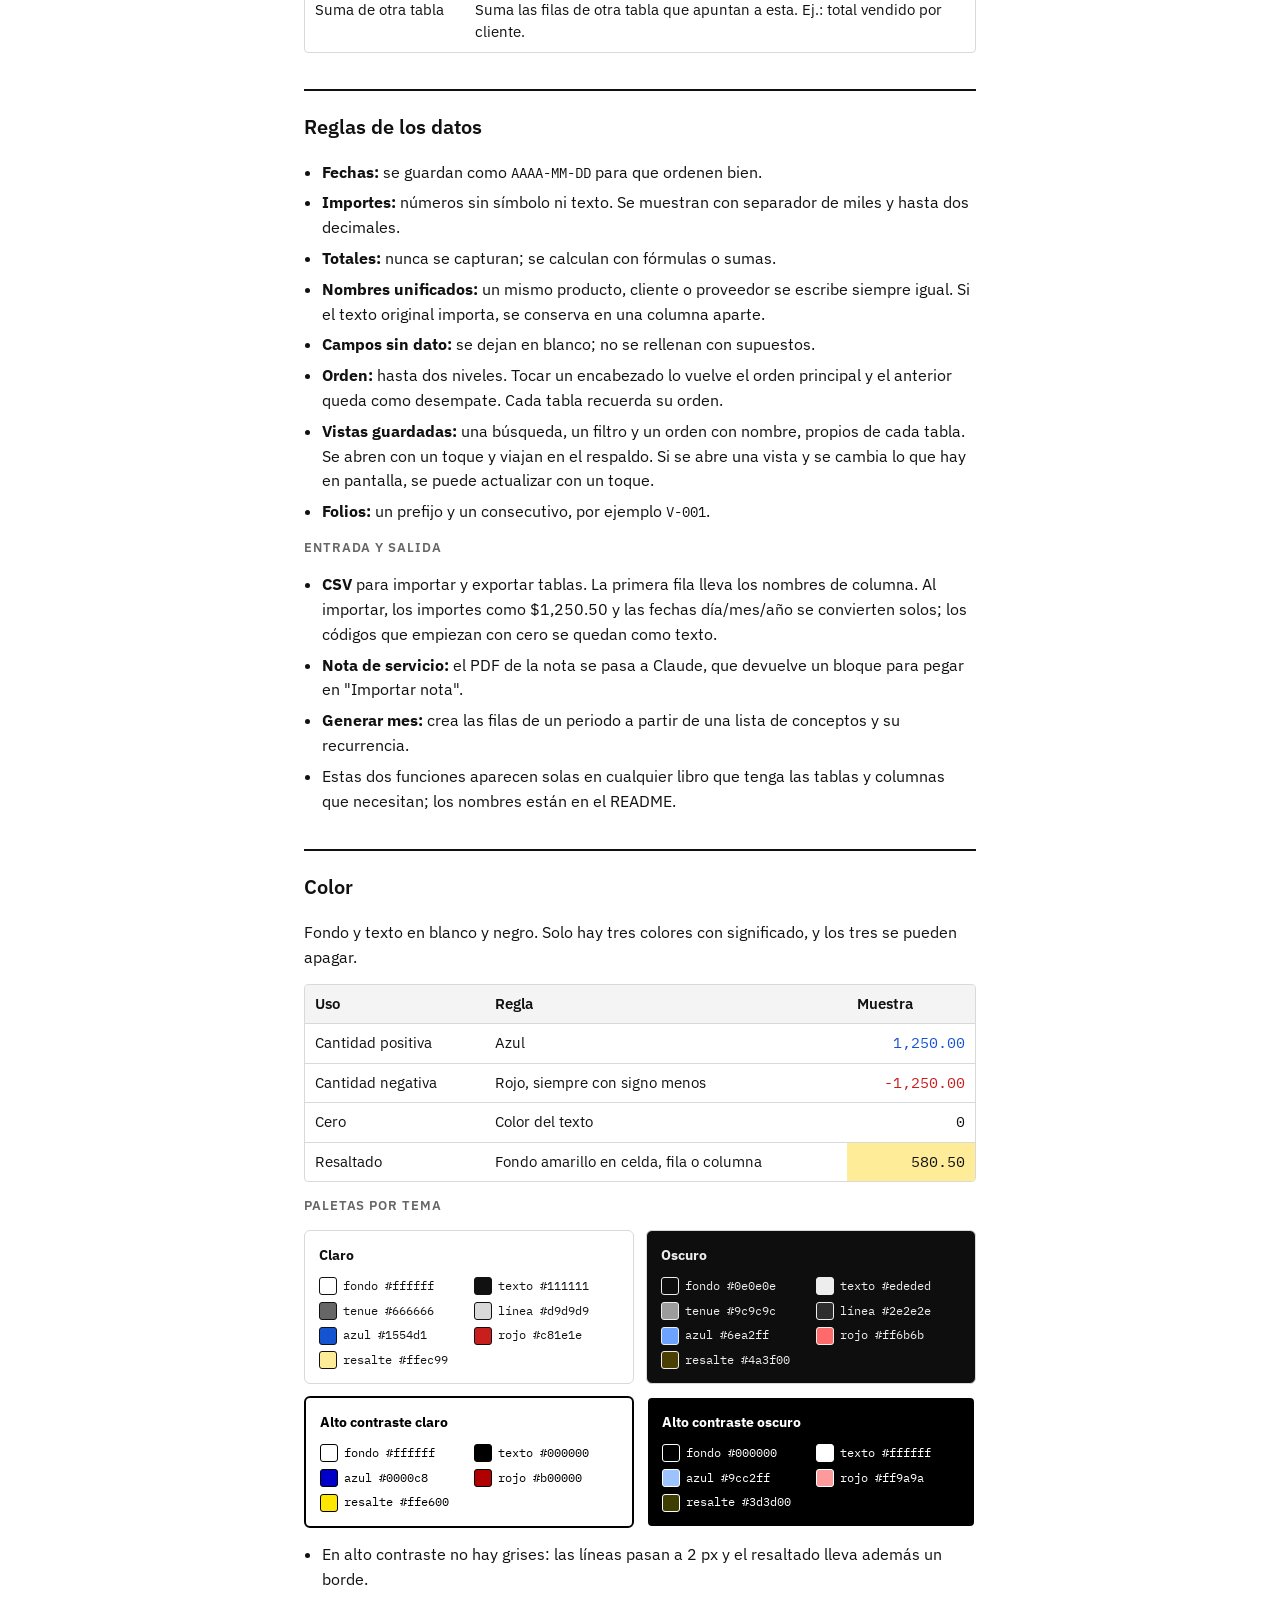
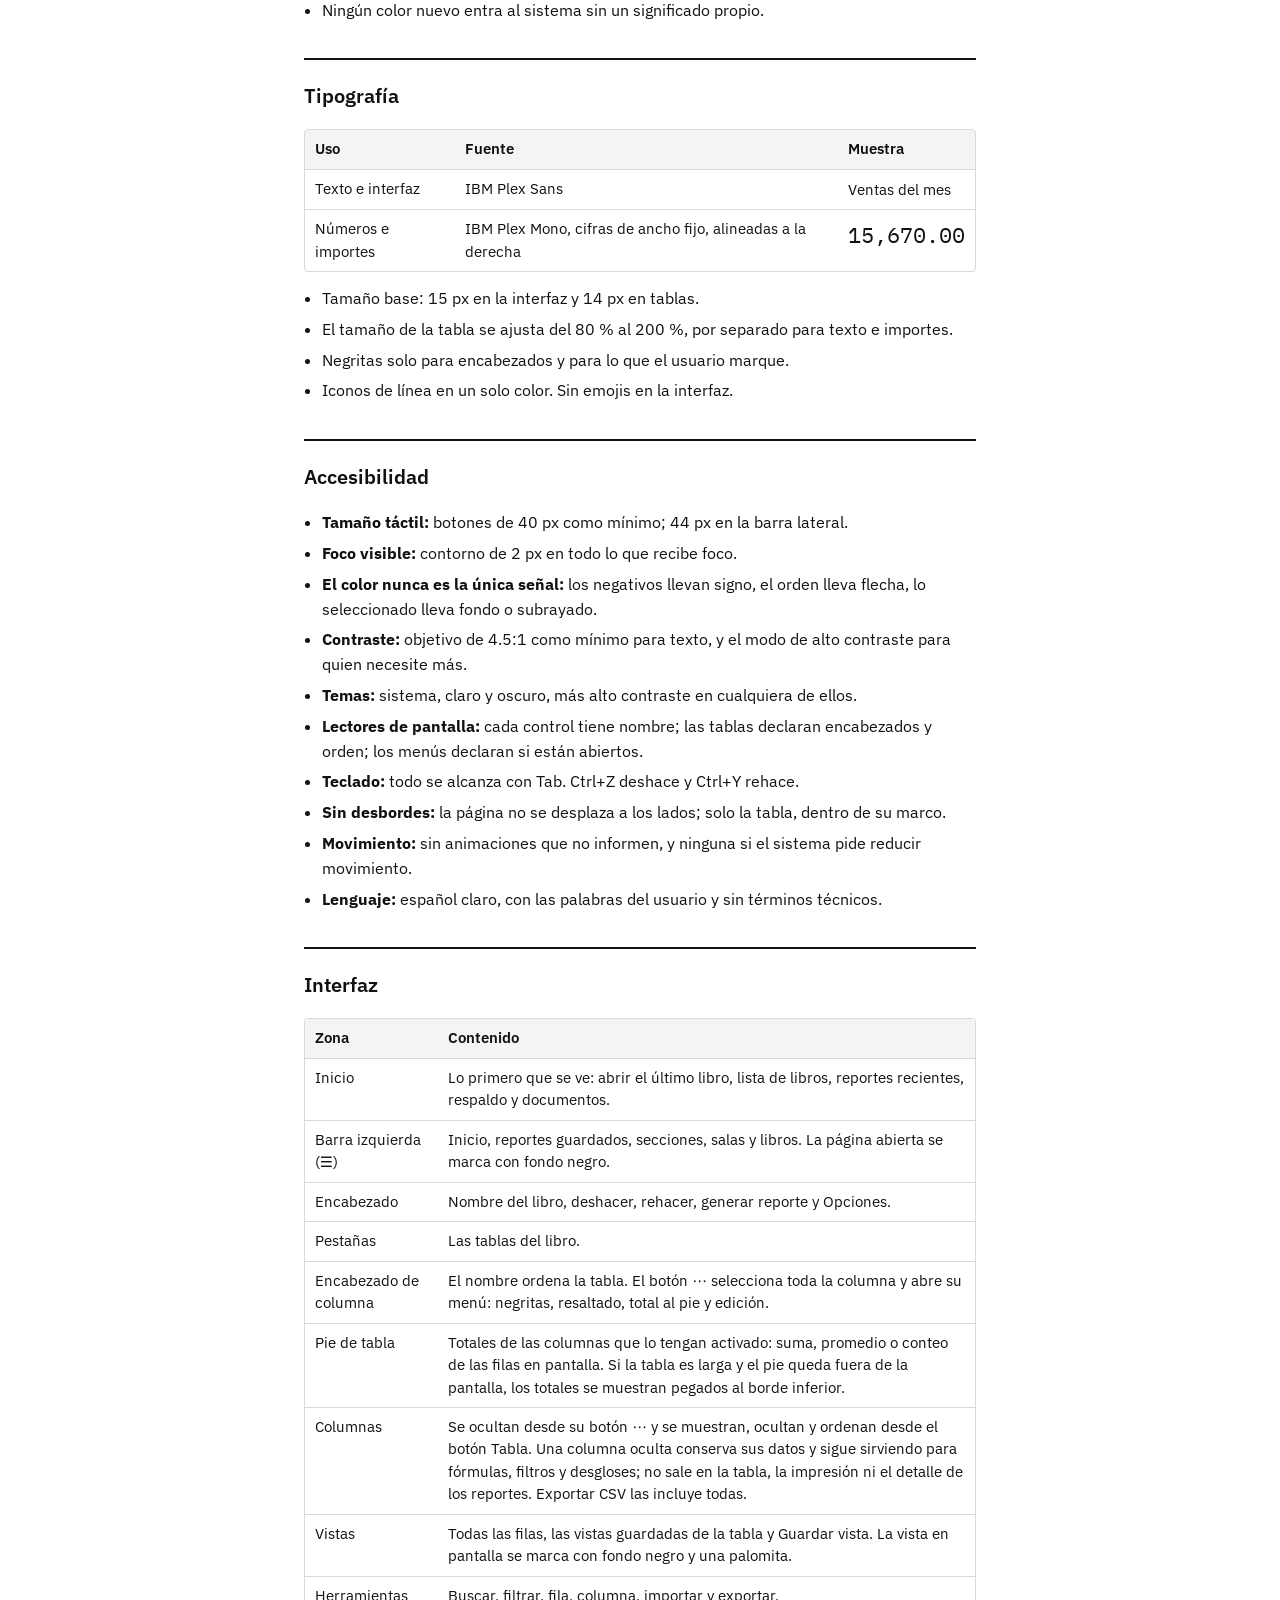
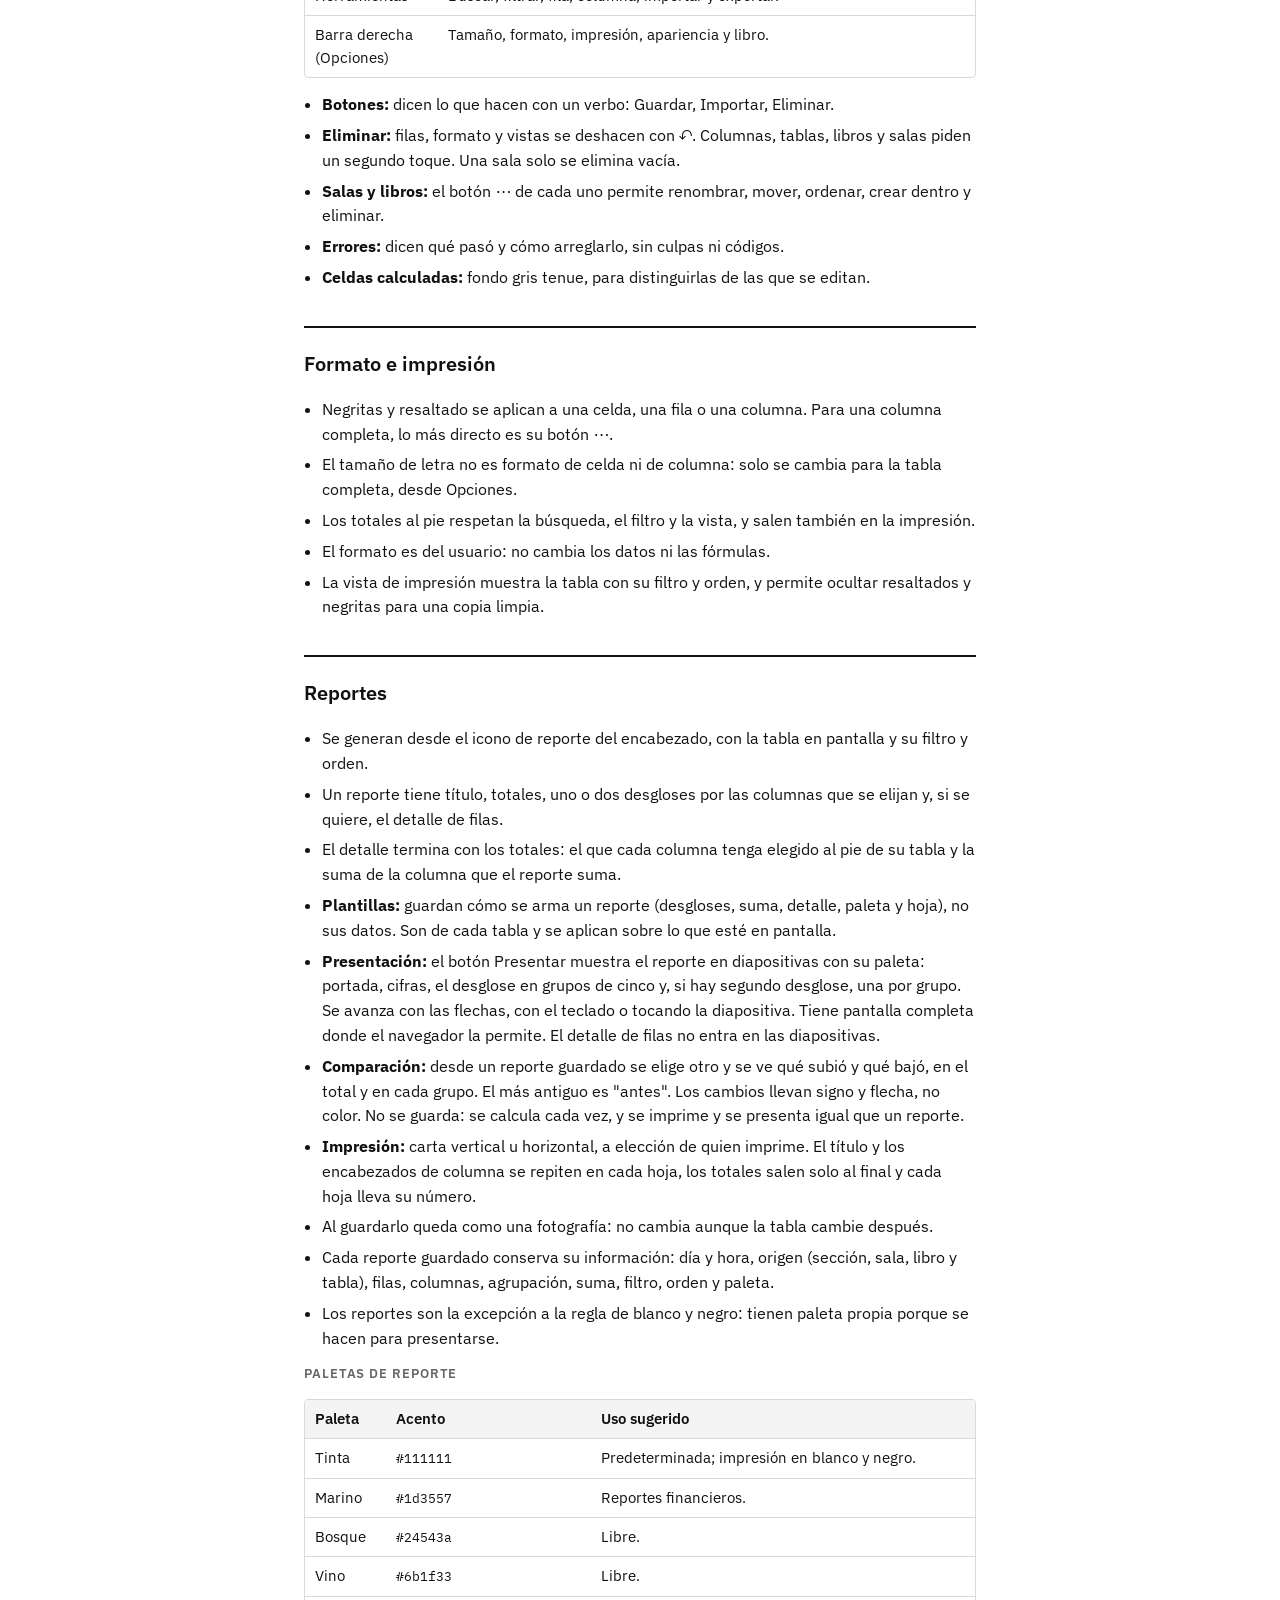
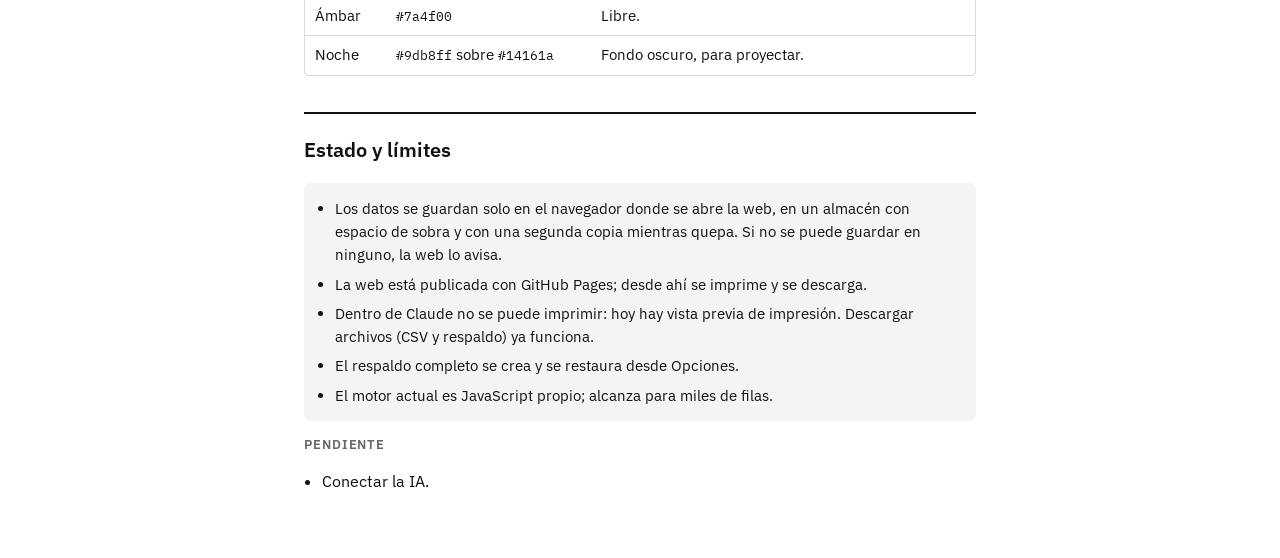
==== commit 7ea2c30a: "Pie de totales siempre a la vista, vistas que se actualizan y columnas que se ocultan y ordenan - Pi" ====
--- a/docs/lineamientos.html
+++ b/docs/lineamientos.html
@@ -115,7 +115,7 @@
       <li><strong>Nombres unificados:</strong> un mismo producto, cliente o proveedor se escribe siempre igual. Si el texto original importa, se conserva en una columna aparte.</li>
       <li><strong>Campos sin dato:</strong> se dejan en blanco; no se rellenan con supuestos.</li>
       <li><strong>Orden:</strong> hasta dos niveles. Tocar un encabezado lo vuelve el orden principal y el anterior queda como desempate. Cada tabla recuerda su orden.</li>
-      <li><strong>Vistas guardadas:</strong> una búsqueda, un filtro y un orden con nombre, propios de cada tabla. Se abren con un toque y viajan en el respaldo.</li>
+      <li><strong>Vistas guardadas:</strong> una búsqueda, un filtro y un orden con nombre, propios de cada tabla. Se abren con un toque y viajan en el respaldo. Si se abre una vista y se cambia lo que hay en pantalla, se puede actualizar con un toque.</li>
       <li><strong>Folios:</strong> un prefijo y un consecutivo, por ejemplo <code>V-001</code>.</li>
     </ul>
     <h3>Entrada y salida</h3>
@@ -209,7 +209,8 @@
         <tr><td>Encabezado</td><td>Nombre del libro, deshacer, rehacer, generar reporte y Opciones.</td></tr>
         <tr><td>Pestañas</td><td>Las tablas del libro.</td></tr>
         <tr><td>Encabezado de columna</td><td>El nombre ordena la tabla. El botón ⋯ selecciona toda la columna y abre su menú: negritas, resaltado, total al pie y edición.</td></tr>
-        <tr><td>Pie de tabla</td><td>Totales de las columnas que lo tengan activado: suma, promedio o conteo de las filas en pantalla.</td></tr>
+        <tr><td>Pie de tabla</td><td>Totales de las columnas que lo tengan activado: suma, promedio o conteo de las filas en pantalla. Si la tabla es larga y el pie queda fuera de la pantalla, los totales se muestran pegados al borde inferior.</td></tr>
+        <tr><td>Columnas</td><td>Se ocultan desde su botón ⋯ y se muestran, ocultan y ordenan desde el botón Tabla. Una columna oculta conserva sus datos y sigue sirviendo para fórmulas, filtros y desgloses; no sale en la tabla, la impresión ni el detalle de los reportes. Exportar CSV las incluye todas.</td></tr>
         <tr><td>Vistas</td><td>Todas las filas, las vistas guardadas de la tabla y Guardar vista. La vista en pantalla se marca con fondo negro y una palomita.</td></tr>
         <tr><td>Herramientas</td><td>Buscar, filtrar, fila, columna, importar y exportar.</td></tr>
         <tr><td>Barra derecha (Opciones)</td><td>Tamaño, formato, impresión, apariencia y libro.</td></tr>
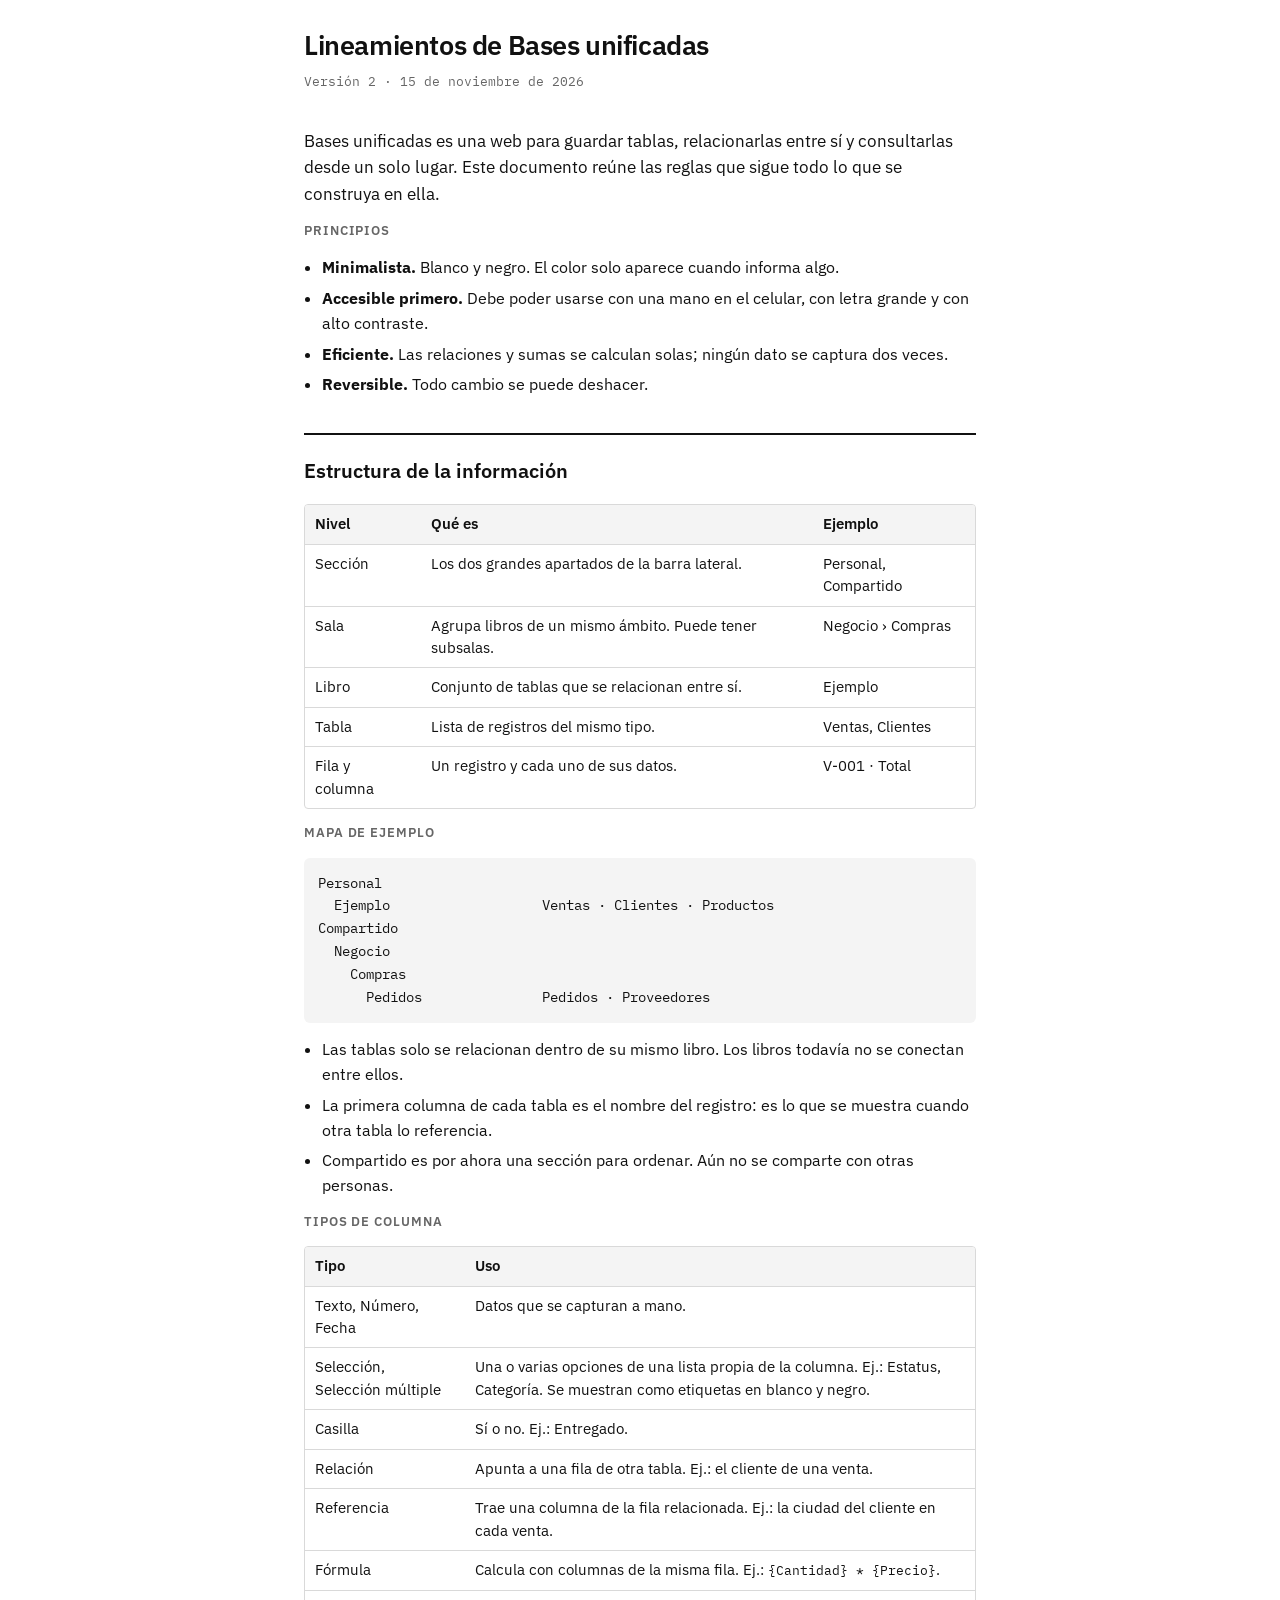
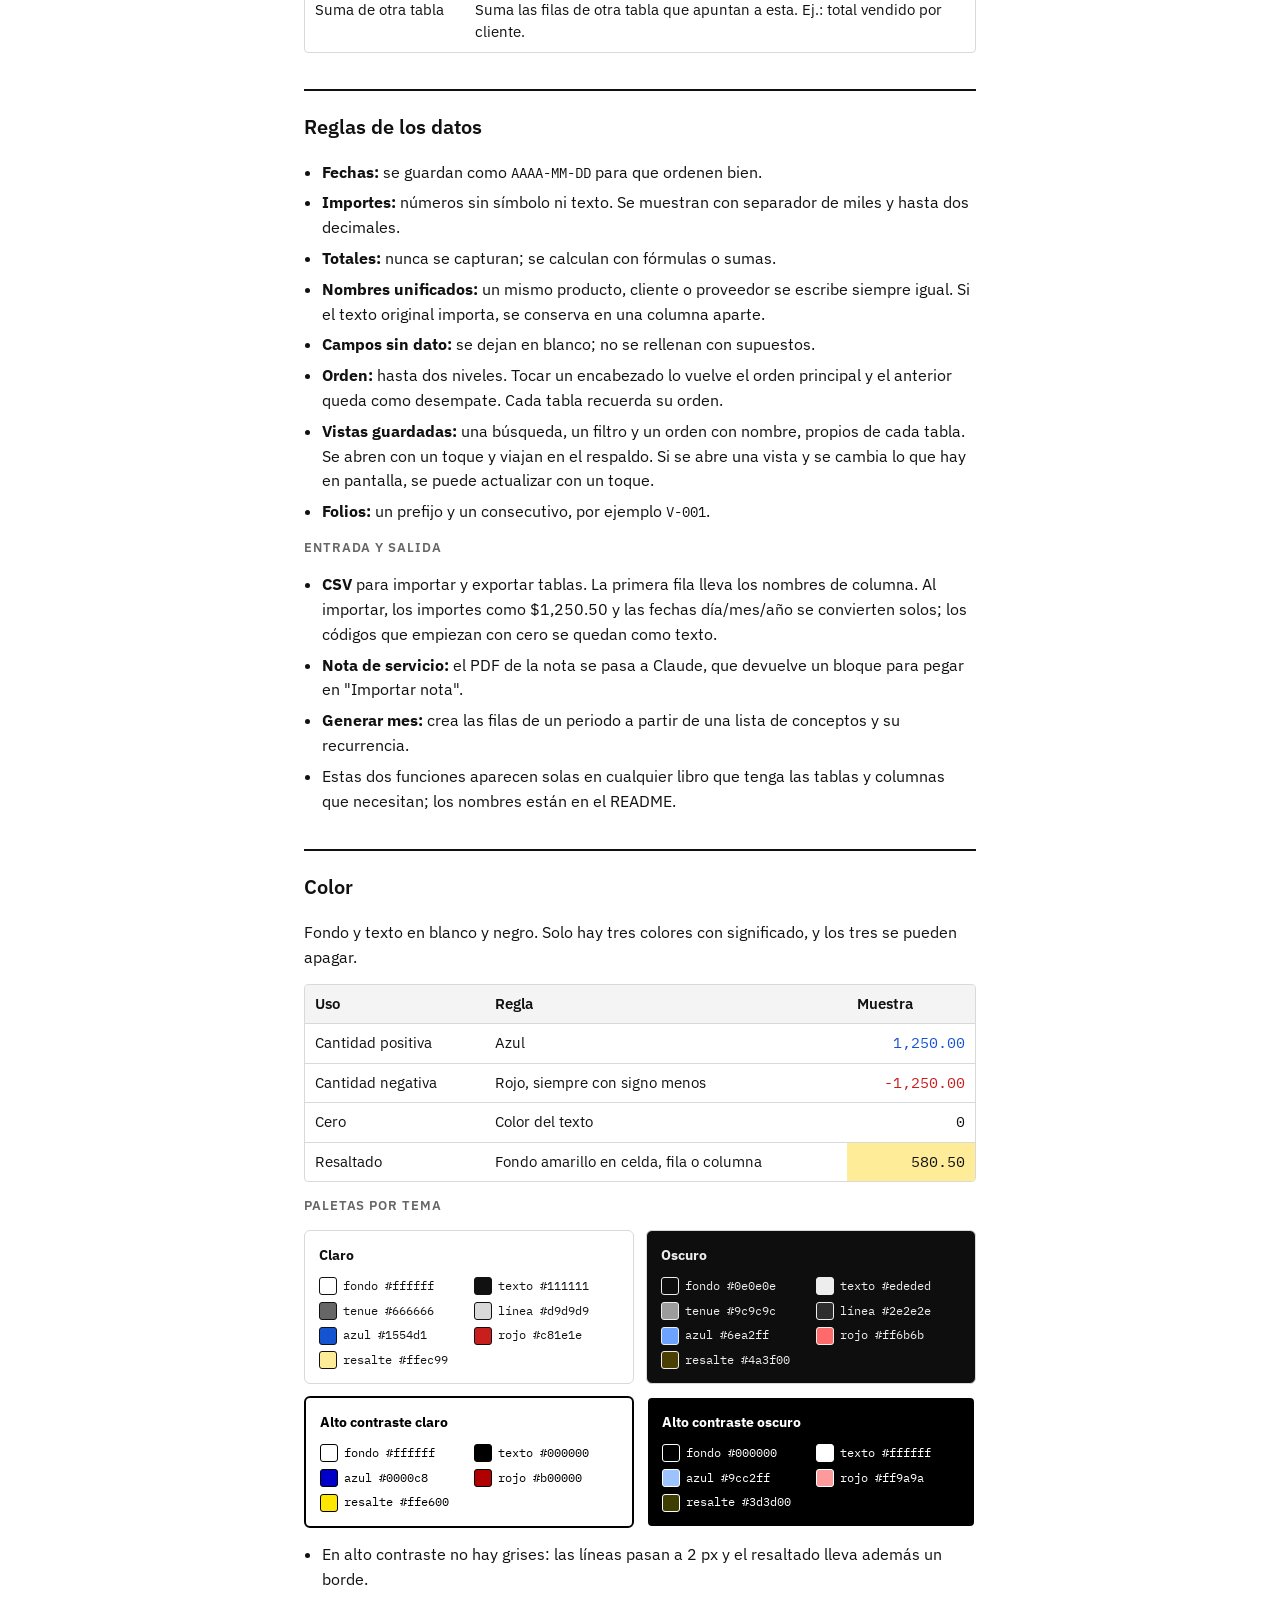
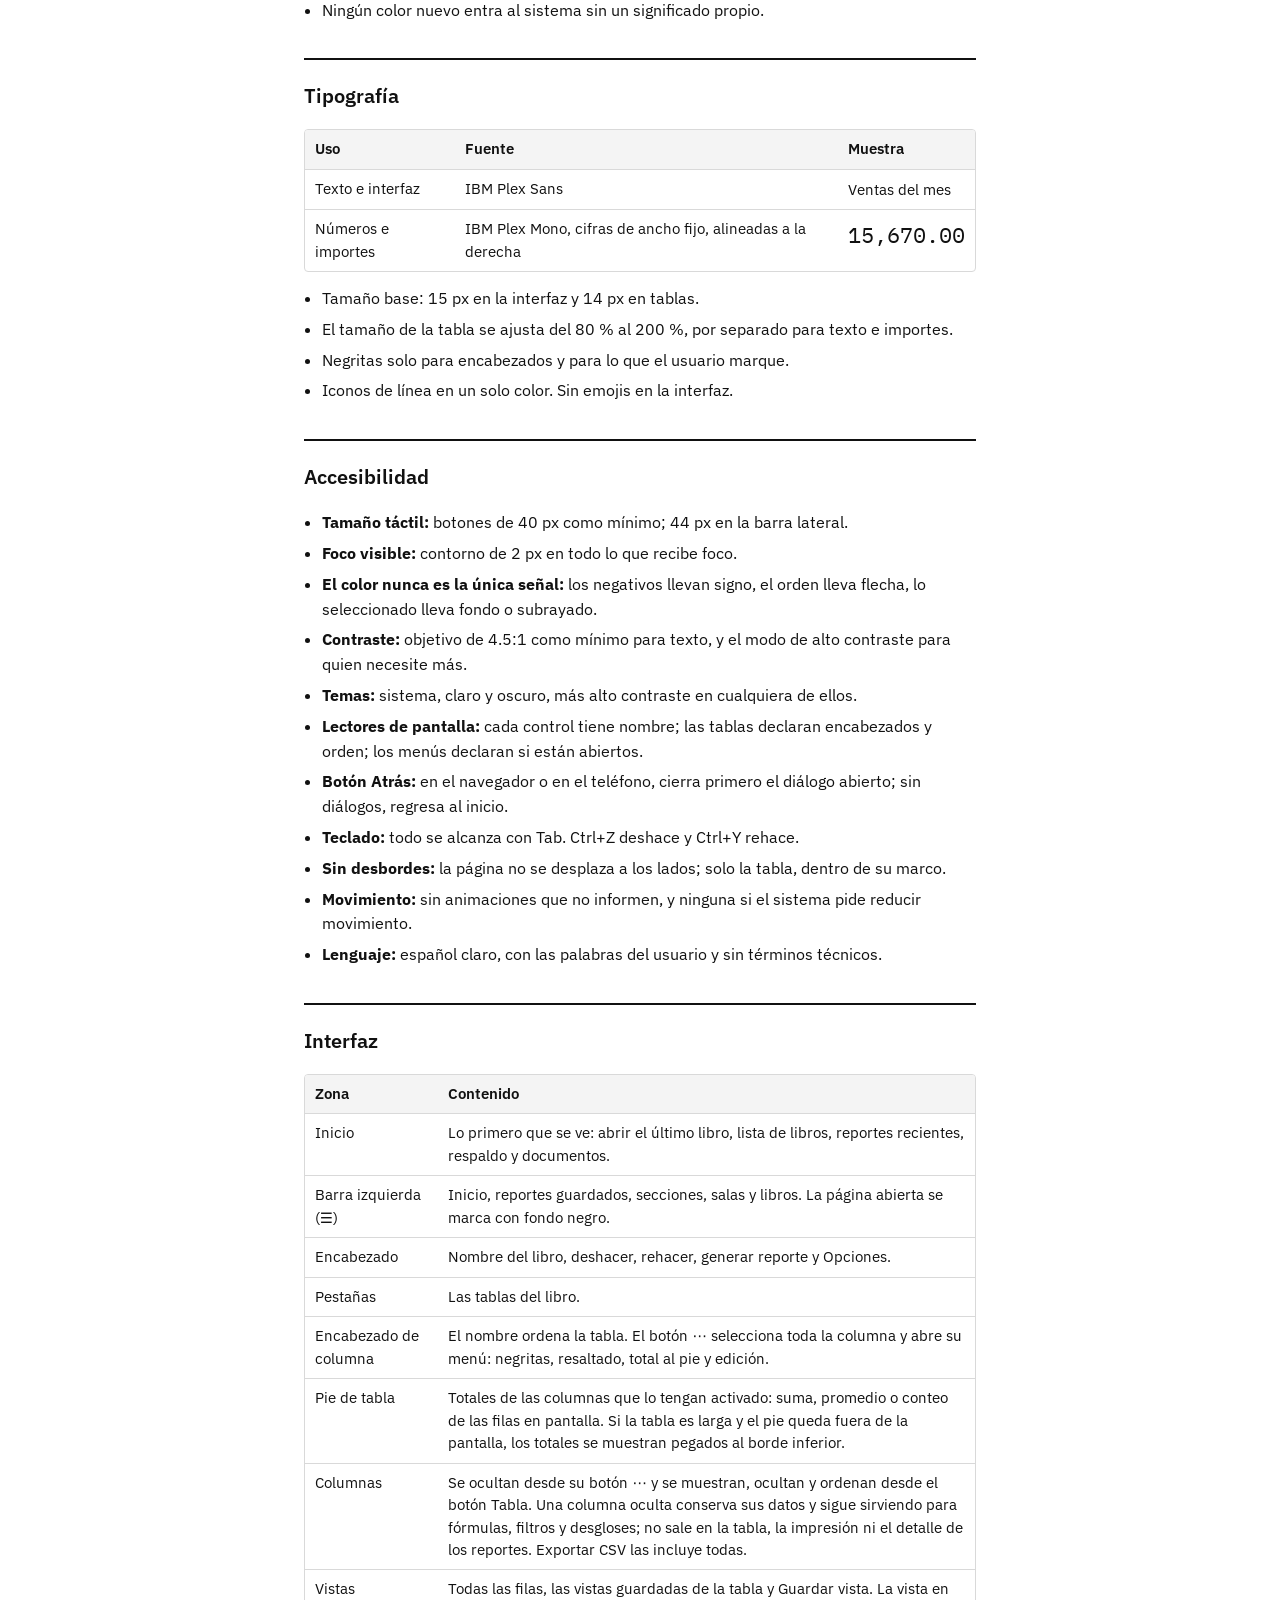
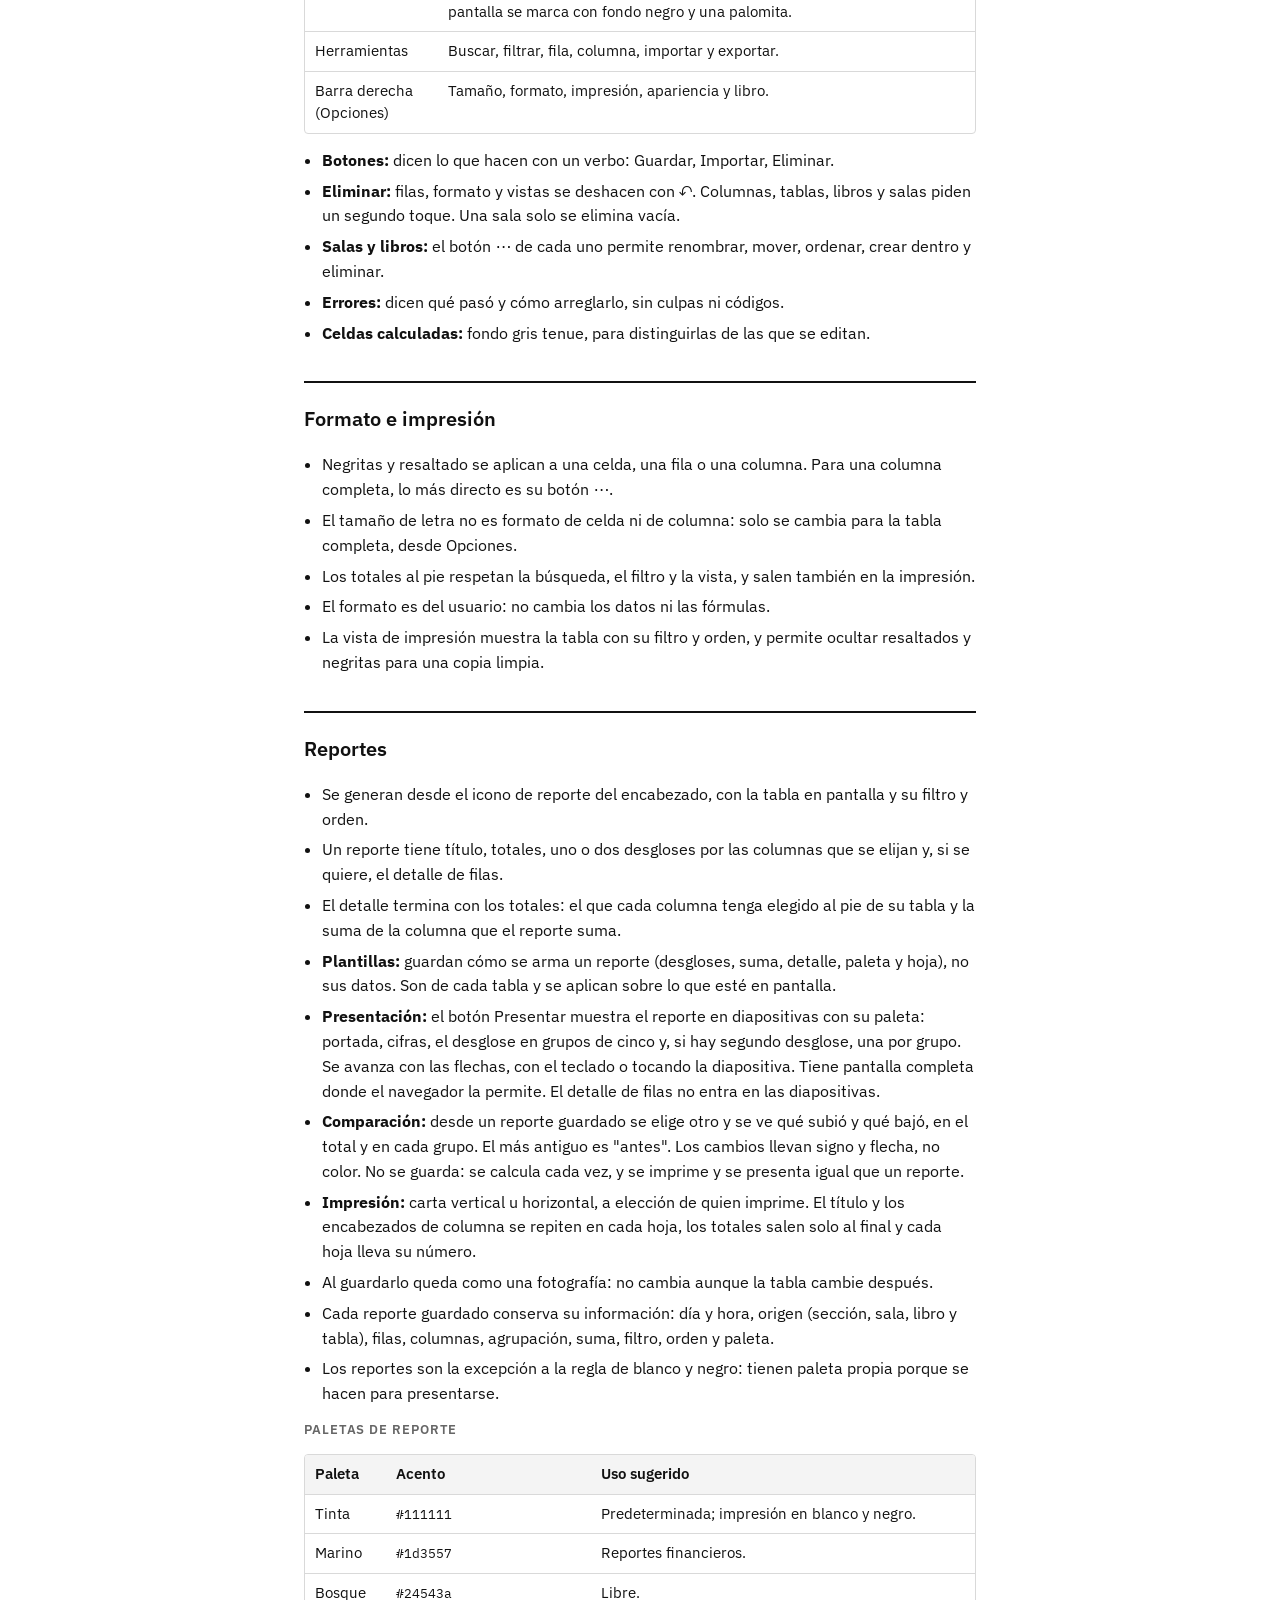
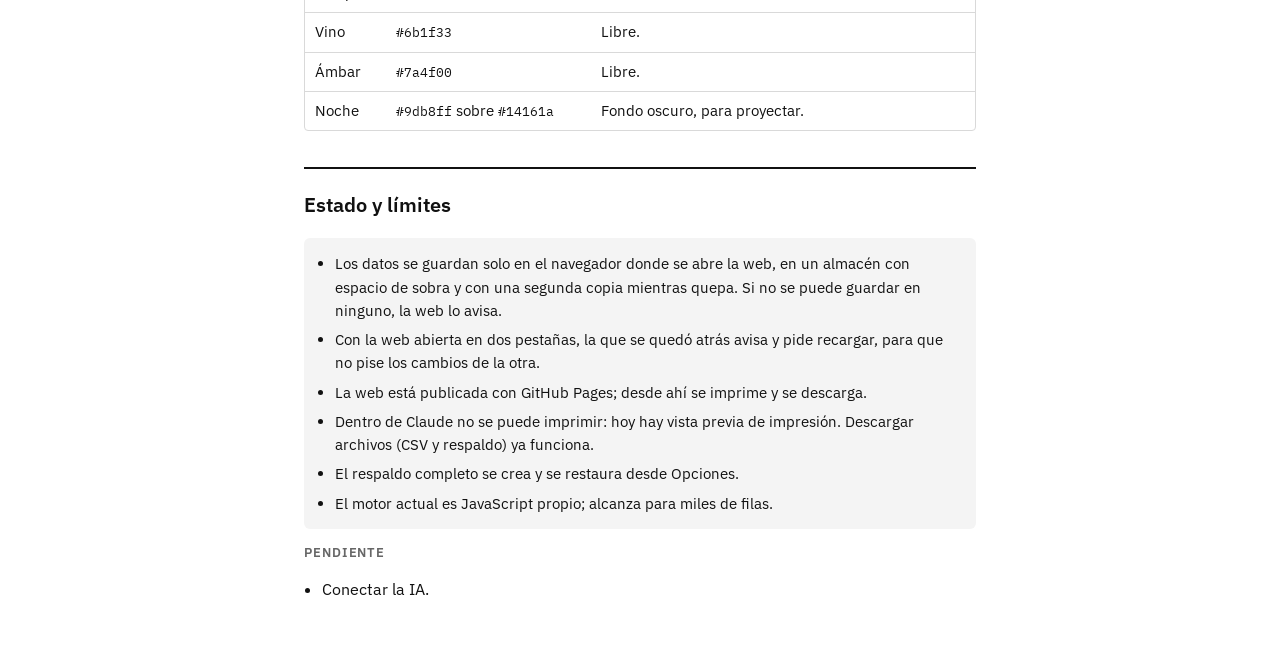
==== commit ba85921e: "Anota en los lineamientos y el plan el botón Atrás y el aviso de dos pestañas Co-Authored-By: Claude" ====
--- a/docs/lineamientos.html
+++ b/docs/lineamientos.html
@@ -192,6 +192,7 @@
       <li><strong>Contraste:</strong> objetivo de 4.5:1 como mínimo para texto, y el modo de alto contraste para quien necesite más.</li>
       <li><strong>Temas:</strong> sistema, claro y oscuro, más alto contraste en cualquiera de ellos.</li>
       <li><strong>Lectores de pantalla:</strong> cada control tiene nombre; las tablas declaran encabezados y orden; los menús declaran si están abiertos.</li>
+      <li><strong>Botón Atrás:</strong> en el navegador o en el teléfono, cierra primero el diálogo abierto; sin diálogos, regresa al inicio.</li>
       <li><strong>Teclado:</strong> todo se alcanza con Tab. Ctrl+Z deshace y Ctrl+Y rehace.</li>
       <li><strong>Sin desbordes:</strong> la página no se desplaza a los lados; solo la tabla, dentro de su marco.</li>
       <li><strong>Movimiento:</strong> sin animaciones que no informen, y ninguna si el sistema pide reducir movimiento.</li>
@@ -269,6 +270,7 @@
     <div class="nota">
       <ul>
         <li>Los datos se guardan solo en el navegador donde se abre la web, en un almacén con espacio de sobra y con una segunda copia mientras quepa. Si no se puede guardar en ninguno, la web lo avisa.</li>
+        <li>Con la web abierta en dos pestañas, la que se quedó atrás avisa y pide recargar, para que no pise los cambios de la otra.</li>
         <li>La web está publicada con GitHub Pages; desde ahí se imprime y se descarga.</li>
         <li>Dentro de Claude no se puede imprimir: hoy hay vista previa de impresión. Descargar archivos (CSV y respaldo) ya funciona.</li>
         <li>El respaldo completo se crea y se restaura desde Opciones.</li>
